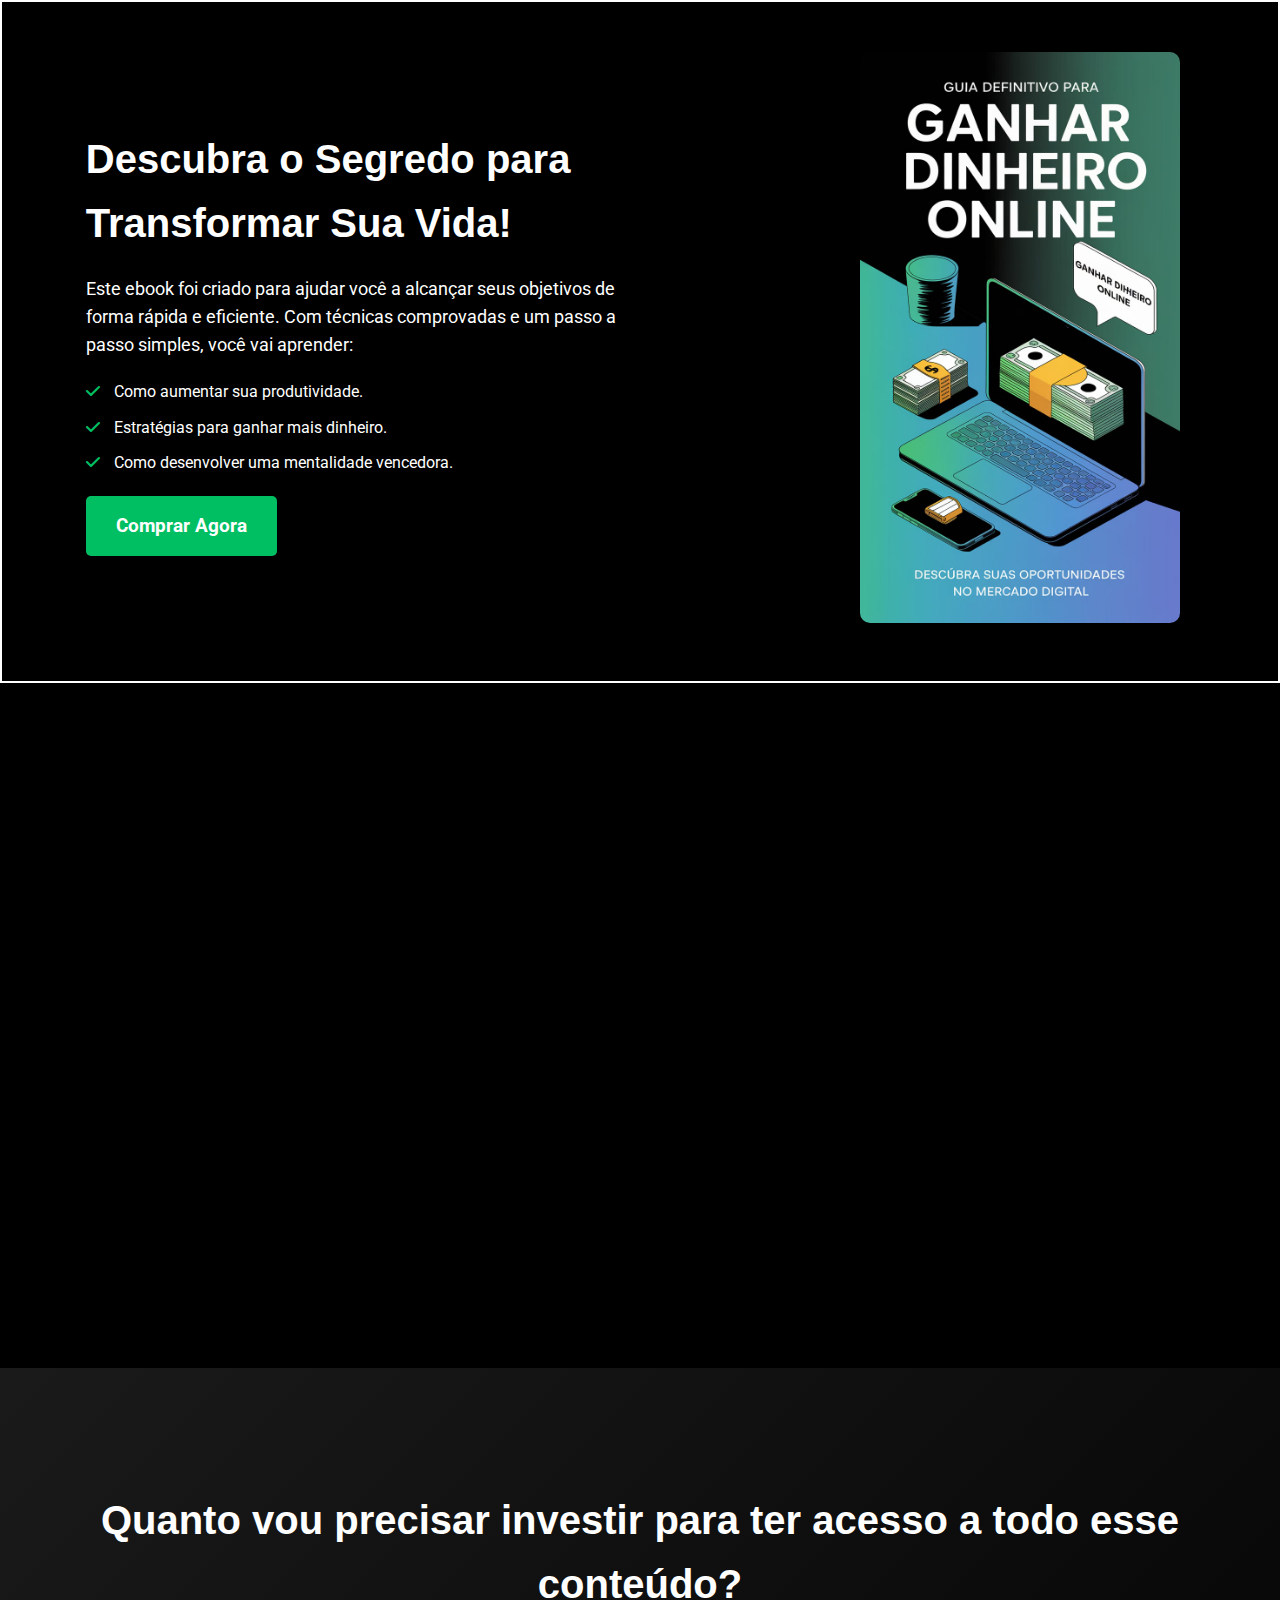
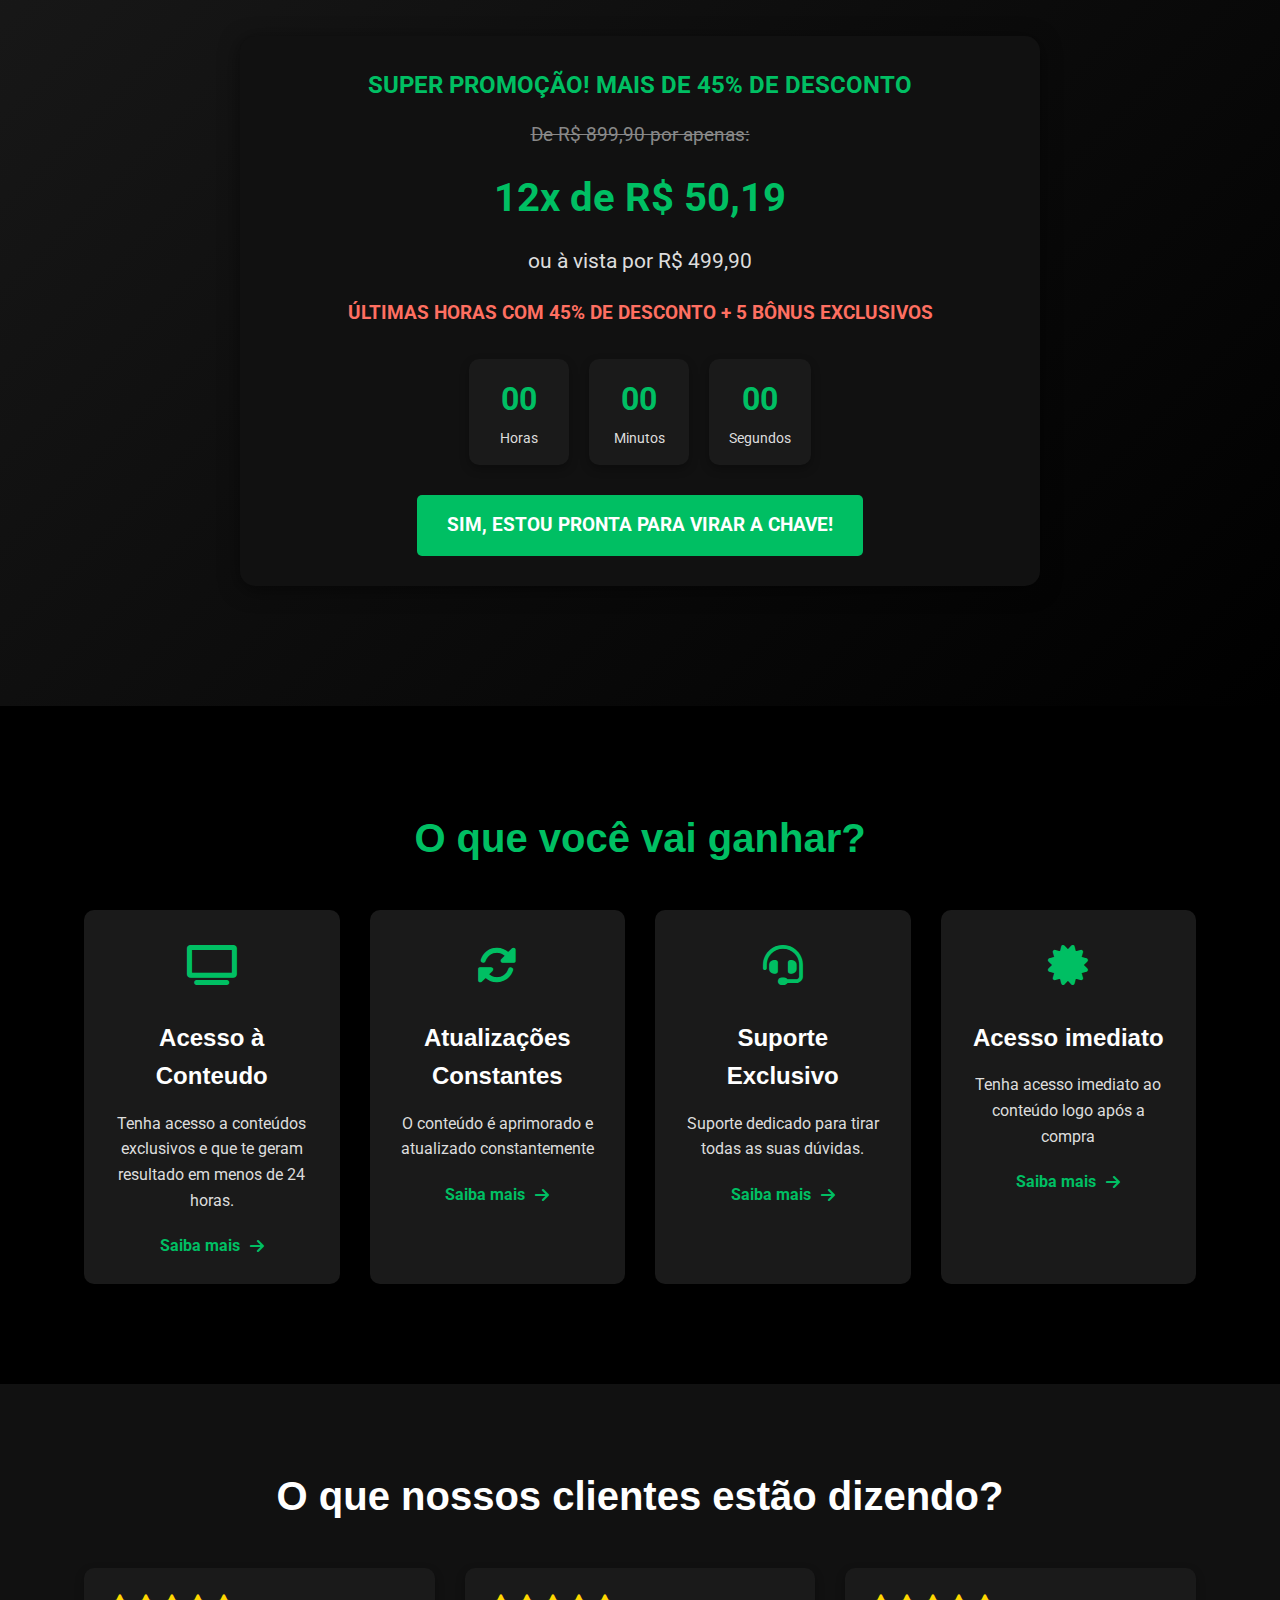
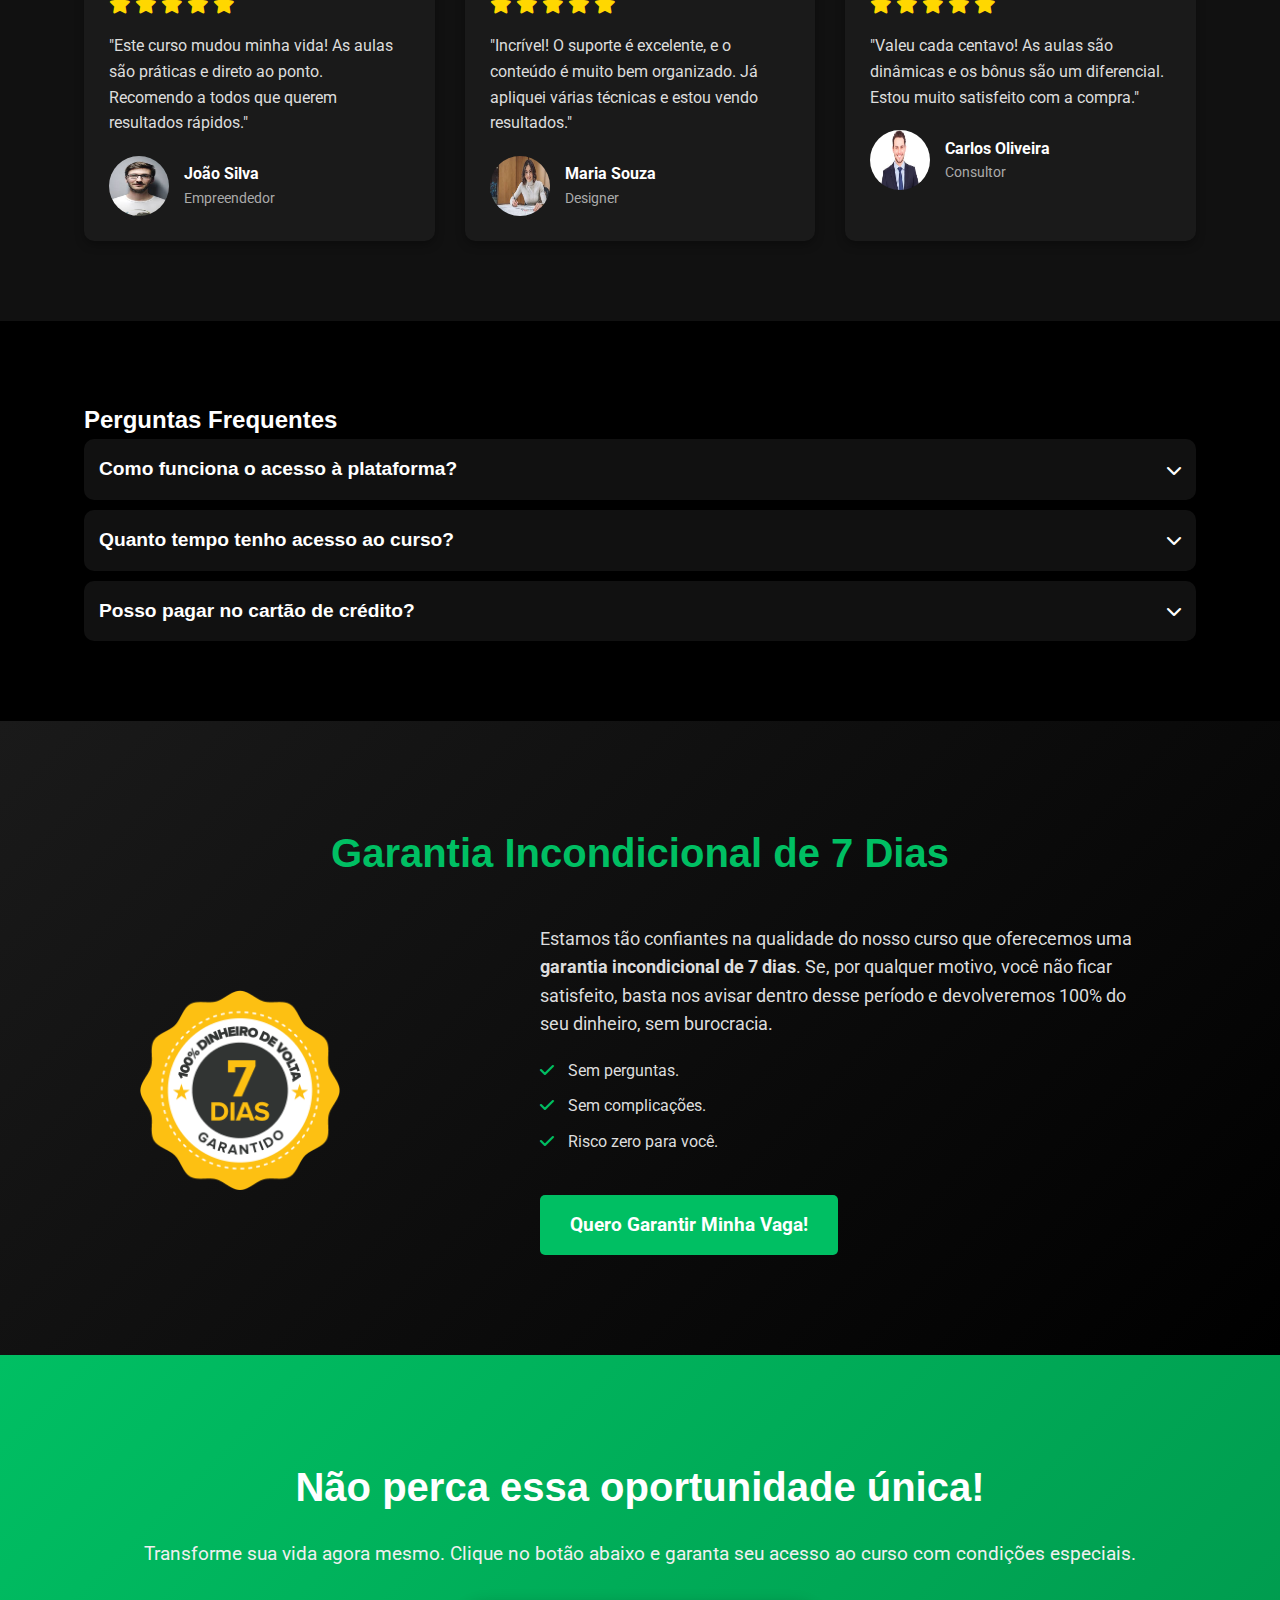
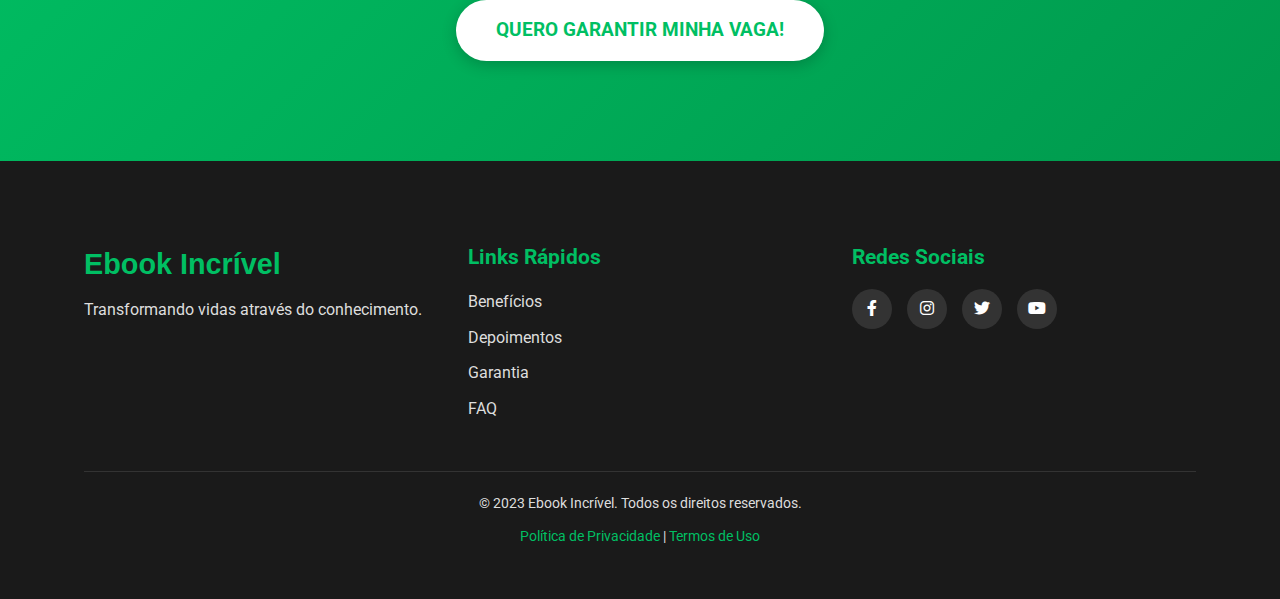
==== index.html @ 960785b8 "att" ====
<!DOCTYPE html>
<html lang="pt-BR">
<head>
    <meta charset="UTF-8">
    <meta name="viewport" content="width=device-width, initial-scale=1.0">
    <title>Ebook Incrível - Transforme Sua Vida!</title>
    <link rel="stylesheet" href="teste.css">
    <link rel="stylesheet" href="https://cdnjs.cloudflare.com/ajax/libs/font-awesome/6.0.0-beta3/css/all.min.css">
    <link href="https://fonts.googleapis.com/css2?family=Horizon&family=Roboto:wght@400;700&display=swap" rel="stylesheet">
</head>
<body>
  
    
    
    
    <section id="ebook-texto">
        <div class="container">
            <div class="ebook-texto-grid">
                <div class="texto">
                    <h2>Descubra o Segredo para Transformar Sua Vida!</h2>
                    <p>Este ebook foi criado para ajudar você a alcançar seus objetivos de forma rápida e eficiente. Com técnicas comprovadas e um passo a passo simples, você vai aprender:</p>
                    <ul>
                        <li><i class="fas fa-check"></i> Como aumentar sua produtividade.</li>
                        <li><i class="fas fa-check"></i> Estratégias para ganhar mais dinheiro.</li>
                        <li><i class="fas fa-check"></i> Como desenvolver uma mentalidade vencedora.</li>
                    </ul>
                    <a href="#cta" class="btn">Comprar Agora</a>
                </div>
                <div class="imagem">
                    <img src="capa.jpeg" alt="Capa do Ebook">
                </div>
            </div>
        </div>
    </section>

   
    


    <section id="video">
        <div class="container">
            <div class="video-wrapper">
                <iframe src="criativo video (Vídeo).mp4" frameborder="0" autoplay allowfullscreen></iframe>
            </div>
        </div>
    </section>

   
    

<section id="promocao">
    <div class="container">
        <h2>Quanto vou precisar investir para ter acesso a todo esse conteúdo?</h2>
        <div class="promocao-info">
            <p class="desconto">SUPER PROMOÇÃO! MAIS DE 45% DE DESCONTO</p>
            <p class="preco-antigo">De R$ 899,90 por apenas:</p>
            <p class="preco-atual">12x de R$ 50,19</p>
            <p class="preco-vista">ou à vista por R$ 499,90</p>
            <p class="ultimas-horas">ÚLTIMAS HORAS COM 45% DE DESCONTO + 5 BÔNUS EXCLUSIVOS</p>
            <div class="contador">
                <div class="contador-item">
                    <span id="horas">04</span>
                    <span>Horas</span>
                </div>
                <div class="contador-item">
                    <span id="minutos">57</span>
                    <span>Minutos</span>
                </div>
                <div class="contador-item">
                    <span id="segundos">45</span>
                    <span>Segundos</span>
                </div>
            </div>
            <a href="#cta" class="btn">SIM, ESTOU PRONTA PARA VIRAR A CHAVE!</a>
        </div>
    </div>
</section>

    






<section id="beneficios">
    <div class="container">
        <h2>O que você vai ganhar?</h2>
        <div class="beneficios-grid">
            
            
            <div class="beneficio">
                <div class="icone">
                    <i class="fas fa-tv"></i>
                </div>
                <h3>Acesso à Conteudo</h3>
                <p>Tenha acesso a conteúdos exclusivos e que te geram resultado em menos de 24 horas.</p>
                <a href="#" class="saiba-mais">Saiba mais <i class="fas fa-arrow-right"></i></a>
            </div>

            
            
            <div class="beneficio">
                <div class="icone">
                    <i class="fas fa-sync-alt"></i>
                </div>
                <h3>Atualizações Constantes</h3>
                <p>O conteúdo é aprimorado e atualizado constantemente</p>
                <a href="#" class="saiba-mais">Saiba mais <i class="fas fa-arrow-right"></i></a>
            </div>

           
            
            <div class="beneficio">
                <div class="icone">
                    <i class="fas fa-headset"></i>
                </div>
                <h3>Suporte Exclusivo</h3>
                <p>Suporte dedicado para tirar todas as suas dúvidas.</p>
                <a href="#" class="saiba-mais">Saiba mais <i class="fas fa-arrow-right"></i></a>
            </div>

            
            
            <div class="beneficio">
                <div class="icone">
                    <i class="fas fa-certificate"></i>
                </div>
                <h3>Acesso imediato</h3>
                <p>Tenha acesso imediato ao conteúdo logo após a compra</p>
                <a href="#" class="saiba-mais">Saiba mais <i class="fas fa-arrow-right"></i></a>
            </div>
        </div>
    </div>
</section>

  




<section id="depoimentos">
    <div class="container">
        <h2>O que nossos clientes estão dizendo?</h2>
        <div class="depoimentos-grid">
           
            
            <div class="depoimento">
                <div class="avaliacao">
                    <i class="fas fa-star"></i>
                    <i class="fas fa-star"></i>
                    <i class="fas fa-star"></i>
                    <i class="fas fa-star"></i>
                    <i class="fas fa-star"></i>
                </div>
                <p class="texto-depoimento">"Este curso mudou minha vida! As aulas são práticas e direto ao ponto. Recomendo a todos que querem resultados rápidos."</p>
                <div class="autor-depoimento">
                    <img src="images.jpeg" alt="Cliente 1">
                    <div class="info-autor">
                        <span class="nome">João Silva</span>
                        <span class="cargo">Empreendedor</span>
                    </div>
                </div>
            </div>

            
            
            <div class="depoimento">
                <div class="avaliacao">
                    <i class="fas fa-star"></i>
                    <i class="fas fa-star"></i>
                    <i class="fas fa-star"></i>
                    <i class="fas fa-star"></i>
                    <i class="fas fa-star"></i>
                </div>
                <p class="texto-depoimento">"Incrível! O suporte é excelente, e o conteúdo é muito bem organizado. Já apliquei várias técnicas e estou vendo resultados."</p>
                <div class="autor-depoimento">
                    <img src="images (1).jpeg" alt="Cliente 2">
                    <div class="info-autor">
                        <span class="nome">Maria Souza</span>
                        <span class="cargo">Designer</span>
                    </div>
                </div>
            </div>

          
            
            <div class="depoimento">
                <div class="avaliacao">
                    <i class="fas fa-star"></i>
                    <i class="fas fa-star"></i>
                    <i class="fas fa-star"></i>
                    <i class="fas fa-star"></i>
                    <i class="fas fa-star"></i>
                </div>
                <p class="texto-depoimento">"Valeu cada centavo! As aulas são dinâmicas e os bônus são um diferencial. Estou muito satisfeito com a compra."</p>
                <div class="autor-depoimento">
                    <img src="download.jpeg" alt="Cliente 3">
                    <div class="info-autor">
                        <span class="nome">Carlos Oliveira</span>
                        <span class="cargo">Consultor</span>
                    </div>
                </div>
            </div>
        </div>
    </div>
</section>

 



    <section id="perguntas-frequentes">
        <div class="container">
            <h2>Perguntas Frequentes</h2>
            <div class="faq-cards">
                <div class="faq-card">
                    <div class="faq-pergunta">
                        <h3>Como funciona o acesso à plataforma?</h3>
                        <i class="fas fa-chevron-down"></i>
                    </div>
                    <div class="faq-resposta">
                        <p>Após a compra, você receberá um e-mail com login e senha para acessar a plataforma.</p>
                    </div>
                </div>
                <div class="faq-card">
                    <div class="faq-pergunta">
                        <h3>Quanto tempo tenho acesso ao curso?</h3>
                        <i class="fas fa-chevron-down"></i>
                    </div>
                    <div class="faq-resposta">
                        <p>Você terá acesso ao curso por 1 ano, com todas as atualizações inclusas.</p>
                    </div>
                </div>
                <div class="faq-card">
                    <div class="faq-pergunta">
                        <h3>Posso pagar no cartão de crédito?</h3>
                        <i class="fas fa-chevron-down"></i>
                    </div>
                    <div class="faq-resposta">
                        <p>Sim, aceitamos pagamentos no cartão de crédito em até 12x.</p>
                    </div>
                </div>
            </div>
        </div>
    </section>

    
    


<section id="garantia">
    <div class="container">
        <h2>Garantia Incondicional de 7 Dias</h2>
        <div class="garantia-content">
            <div class="selos">
                <img src="selo.png" alt="Selo de Garantia" class="selo-garantia">
            </div>
            <div class="texto-garantia">
                <p>Estamos tão confiantes na qualidade do nosso curso que oferecemos uma <strong>garantia incondicional de 7 dias</strong>. Se, por qualquer motivo, você não ficar satisfeito, basta nos avisar dentro desse período e devolveremos 100% do seu dinheiro, sem burocracia.</p>
                <ul>
                    <li><i class="fas fa-check"></i> Sem perguntas.</li>
                    <li><i class="fas fa-check"></i> Sem complicações.</li>
                    <li><i class="fas fa-check"></i> Risco zero para você.</li>
                </ul>
                <a href="#cta" class="btn">Quero Garantir Minha Vaga!</a>
            </div>
        </div>
    </div>
</section>


  


<section id="cta">
    <div class="container">
        <h2>Não perca essa oportunidade única!</h2>
        <p>Transforme sua vida agora mesmo. Clique no botão abaixo e garanta seu acesso ao curso com condições especiais.</p>
        <a href="#" class="btn">QUERO GARANTIR MINHA VAGA!</a>
    </div>
</section>




<footer>
    <div class="container">
        <div class="footer-content">
            <div class="footer-logo">
                <h3>Ebook Incrível</h3>
                <p>Transformando vidas através do conhecimento.</p>
            </div>
            <div class="footer-links">
                <h4>Links Rápidos</h4>
                <ul>
                    <li><a href="#beneficios">Benefícios</a></li>
                    <li><a href="#depoimentos">Depoimentos</a></li>
                    <li><a href="#garantia">Garantia</a></li>
                    <li><a href="#perguntas-frequentes">FAQ</a></li>
                </ul>
            </div>
            <div class="footer-social">
                <h4>Redes Sociais</h4>
                <div class="social-icons">
                    <a href="#"><i class="fab fa-facebook-f"></i></a>
                    <a href="#"><i class="fab fa-instagram"></i></a>
                    <a href="#"><i class="fab fa-twitter"></i></a>
                    <a href="#"><i class="fab fa-youtube"></i></a>
                </div>
            </div>
        </div>
        <div class="footer-bottom">
            <p>&copy; 2023 Ebook Incrível. Todos os direitos reservados.</p>
            <p><a href="#">Política de Privacidade</a> | <a href="#">Termos de Uso</a></p>
        </div>
    </div>
</footer>
    
    <script src="teste.js"></script>
</body>
</html>
---- teste.css ----
* {
    margin: 0;
    padding: 0;
    box-sizing: border-box;
}

body {
    font-family: 'Roboto', sans-serif;
    background-color: #000;
    color: #fff;
    line-height: 1.6;
}

h1, h2, h3 {
    font-family: 'Horizon', sans-serif;
}

.container {
    width: 90%;
    max-width: 1200px;
    margin: 0 auto;
    padding: 20px;
}



#ebook-texto {
    padding: 30px 0;
    border: 2px solid white;
}

.ebook-texto-grid {
    display: grid;
    grid-template-columns: 1fr 1fr;
    gap: 40px;
    align-items: center;
}

.ebook-texto-grid .texto h2 {
    font-size: 2.5rem;
    margin-bottom: 20px;
}

.ebook-texto-grid .texto p {
    font-size: 1.1rem;
    margin-bottom: 20px;
}

.ebook-texto-grid .texto ul {
    list-style: none;
    margin-bottom: 20px;
}

.ebook-texto-grid .texto ul li {
    margin-bottom: 10px;
    font-size: 1rem;
}

.ebook-texto-grid .texto ul li i {
    color: #00bf63;
    margin-right: 10px;
}

.ebook-texto-grid .imagem img {
    max-width: 60%;
    margin-left: 200px;
    border-radius: 10px;
    box-shadow: 0 4px 10px rgba(0, 0, 0, 0.3);
}


#video {
    padding: 10px 0; 
}

.video-wrapper {
    position: relative;
    padding-bottom: 56.25%;
    height: 0;
    overflow: hidden;
    max-width: 800px; 
    margin: 0 auto; 
}

.video-wrapper iframe {
    position: absolute;
    top: 0;
    left: 0;
    width: 100%;
    height: 100%;
    border-radius: 10px;
}



/* Seção de Promoção */
#promocao {
    padding: 100px 0;
    background: linear-gradient(135deg, #1a1a1a, #000);
    text-align: center;
    animation: fadeIn 2s ease-in-out;
}

#promocao h2 {
    font-size: 2.5rem;
    margin-bottom: 20px;
    color: #fff;
}

.promocao-info {
    background: #111;
    padding: 30px;
    border-radius: 15px;
    box-shadow: 0 4px 20px rgba(0, 0, 0, 0.5);
    max-width: 800px;
    margin: 0 auto;
    animation: slideIn 1.5s ease-in-out;
}

.desconto {
    color: #00bf63;
    font-size: 1.5rem;
    font-weight: bold;
    margin-bottom: 15px;
}

.preco-antigo {
    text-decoration: line-through;
    color: #888;
    font-size: 1.2rem;
    margin-bottom: 10px;
}

.preco-atual {
    font-size: 2.5rem;
    color: #00bf63;
    font-weight: bold;
    margin: 15px 0;
}

.preco-vista {
    font-size: 1.3rem;
    color: #ddd;
    margin-bottom: 20px;
}

.ultimas-horas {
    color: #ff6f61;
    font-size: 1.2rem;
    font-weight: bold;
    margin-bottom: 30px;
}

.contador {
    display: flex;
    justify-content: center;
    gap: 20px;
    margin-bottom: 30px;
}

.contador-item {
    background: #1a1a1a;
    padding: 15px 20px;
    border-radius: 10px;
    box-shadow: 0 4px 10px rgba(0, 0, 0, 0.3);
    text-align: center;
    min-width: 100px;
}

.contador-item span:first-child {
    font-size: 2rem;
    font-weight: bold;
    color: #00bf63;
    display: block;
}

.contador-item span:last-child {
    font-size: 0.9rem;
    color: #ddd;
}

.btn {
    display: inline-block;
    padding: 15px 30px;
    background-color: #00bf63;
    color: #fff;
    text-decoration: none;
    border-radius: 5px;
    font-size: 1.2rem;
    font-weight: bold;
    transition: background-color 0.3s ease, transform 0.3s ease;
    animation: pulse 2s infinite;
}

.btn:hover {
    background-color: #00994d;
    transform: scale(1.05);
}

/* Animações */
@keyframes fadeIn {
    from { opacity: 0; }
    to { opacity: 1; }
}

@keyframes slideIn {
    from { transform: translateY(-50px); opacity: 0; }
    to { transform: translateY(0); opacity: 1; }
}

@keyframes pulse {
    0% { transform: scale(1); }
    50% { transform: scale(1.05); }
    100% { transform: scale(1); }
}

/* Responsividade */
@media (max-width: 768px) {
    #promocao h2 {
        font-size: 2rem;
    }

    .promocao-info {
        padding: 20px;
    }

    .desconto {
        font-size: 1.3rem;
    }

    .preco-atual {
        font-size: 2rem;
    }

    .preco-vista {
        font-size: 1.1rem;
    }

    .ultimas-horas {
        font-size: 1rem;
    }

    .contador {
        flex-direction: column;
        gap: 10px;
    }

    .contador-item {
        padding: 10px 15px;
        min-width: auto;
    }

    .contador-item span:first-child {
        font-size: 1.5rem;
    }

    .btn {
        font-size: 1rem;
        padding: 12px 25px;
    }
}




/* Seção de Benefícios */
#beneficios {
    padding: 80px 0;
    background: #000;
}

#beneficios h2 {
    text-align: center;
    font-size: 2.5rem;
    margin-bottom: 40px;
    color: #00bf63;
}

.beneficios-grid {
    display: grid;
    grid-template-columns: repeat(auto-fit, minmax(250px, 1fr));
    gap: 30px;
}

.beneficio {
    background: #1a1a1a;
    padding: 25px;
    border-radius: 10px;
    text-align: center;
    transition: transform 0.3s ease, box-shadow 0.3s ease;
    position: relative;
    overflow: hidden;
}

.beneficio:hover {
    transform: translateY(-10px);
    box-shadow: 0 8px 20px rgba(0, 191, 99, 0.3);
}

.beneficio .icone {
    font-size: 2.5rem;
    color: #00bf63;
    margin-bottom: 20px;
    transition: transform 0.3s ease;
}

.beneficio:hover .icone {
    transform: scale(1.2);
}

.beneficio h3 {
    font-size: 1.5rem;
    margin-bottom: 15px;
    color: #fff;
}

.beneficio p {
    font-size: 1rem;
    line-height: 1.6;
    color: #ddd;
    margin-bottom: 20px;
}

.beneficio .saiba-mais {
    display: inline-flex;
    align-items: center;
    color: #00bf63;
    text-decoration: none;
    font-weight: bold;
    transition: color 0.3s ease;
}

.beneficio .saiba-mais i {
    margin-left: 10px;
    transition: transform 0.3s ease;
}

.beneficio .saiba-mais:hover {
    color: #00994d;
}

.beneficio .saiba-mais:hover i {
    transform: translateX(5px);
}

/* Efeito de borda animada */
.beneficio::before {
    content: '';
    position: absolute;
    top: 0;
    left: -100%;
    width: 100%;
    height: 3px;
    background: #00bf63;
    transition: left 0.5s ease;
}

.beneficio:hover::before {
    left: 0;
}

/* Responsividade */
@media (max-width: 768px) {
    #beneficios h2 {
        font-size: 2rem;
    }

    .beneficios-grid {
        grid-template-columns: 1fr;
    }

    .beneficio {
        padding: 20px;
    }

    .beneficio h3 {
        font-size: 1.3rem;
    }

    .beneficio p {
        font-size: 0.95rem;
    }
}


#depoimentos {
    padding: 60px 0;
    background: #111;
}

#depoimentos h2 {
    text-align: center;
    font-size: 2.5rem;
    margin-bottom: 40px;
}

.depoimentos-grid {
    display: grid;
    grid-template-columns: repeat(auto-fit, minmax(300px, 1fr));
    gap: 30px;
}

.depoimento {
    background: #1a1a1a;
    padding: 25px;
    border-radius: 10px;
    box-shadow: 0 4px 10px rgba(0, 0, 0, 0.3);
    transition: transform 0.3s ease, box-shadow 0.3s ease;
}

.depoimento:hover {
    transform: translateY(-10px);
    box-shadow: 0 8px 20px rgba(0, 0, 0, 0.5);
}

.avaliacao {
    color: #ffd700;
    margin-bottom: 15px;
}

.avaliacao i {
    font-size: 1.2rem;
}

.texto-depoimento {
    font-size: 1rem;
    line-height: 1.6;
    margin-bottom: 20px;
    color: #ddd;
}

.autor-depoimento {
    display: flex;
    align-items: center;
}

.autor-depoimento img {
    width: 60px;
    height: 60px;
    border-radius: 50%;
    margin-right: 15px;
}

.info-autor {
    display: flex;
    flex-direction: column;
}

.info-autor .nome {
    font-weight: bold;
    color: #fff;
}

.info-autor .cargo {
    font-size: 0.9rem;
    color: #aaa;
}


@media (max-width: 768px) {
    #depoimentos h2 {
        font-size: 2rem;
    }

    .depoimentos-grid {
        grid-template-columns: 1fr;
    }

    .depoimento {
        padding: 20px;
    }

    .texto-depoimento {
        font-size: 0.95rem;
    }
}

#perguntas-frequentes {
    padding: 60px 0;
}

.faq-cards {
    display: flex;
    flex-direction: column;
    gap: 10px;
}

.faq-card {
    background: #111;
    border-radius: 10px;
    overflow: hidden;
    transition: all 0.3s ease;
}

.faq-pergunta {
    display: flex;
    justify-content: space-between;
    align-items: center;
    padding: 15px;
    cursor: pointer;
}

.faq-pergunta h3 {
    font-size: 1.2rem;
}

.faq-pergunta i {
    transition: transform 0.3s ease;
}

.faq-resposta {
    max-height: 0;
    overflow: hidden;
    transition: max-height 0.5s ease, padding 0.5s ease;
    padding: 0 15px;
}

.faq-card.ativo .faq-resposta {
    max-height: 200px;
    padding: 15px;
}

.faq-card.ativo .faq-pergunta i {
    transform: rotate(180deg);
}


#garantia {
    padding: 80px 0;
    background: linear-gradient(135deg, #1a1a1a, #000);
    text-align: center;
}

#garantia h2 {
    font-size: 2.5rem;
    margin-bottom: 40px;
    color: #00bf63;
}

.garantia-content {
    display: flex;
    align-items: center;
    justify-content: space-between;
    gap: 40px;
    max-width: 1000px;
    margin: 0 auto;
}

.selos {
    display: flex;
    flex-direction: column;
    gap: 20px;
}

.selos img {
    max-width: 200px;
    transition: transform 0.3s ease;
}

.selos img:hover {
    transform: scale(1.1);
}

.texto-garantia {
    text-align: left;
    max-width: 600px;
}

.texto-garantia p {
    font-size: 1.1rem;
    line-height: 1.6;
    margin-bottom: 20px;
    color: #ddd;
}

.texto-garantia ul {
    list-style: none;
    margin-bottom: 20px;
}

.texto-garantia ul li {
    font-size: 1rem;
    margin-bottom: 10px;
    color: #ddd;
}

.texto-garantia ul li i {
    color: #00bf63;
    margin-right: 10px;
}

.texto-garantia .btn {
    margin-top: 20px;
}


@media (max-width: 768px) {
    #garantia h2 {
        font-size: 2rem;
    }

    .garantia-content {
        flex-direction: column;
        text-align: center;
    }

    .selos {
        flex-direction: row;
        justify-content: center;
    }

    .selos img {
        max-width: 120px;
    }

    .texto-garantia {
        text-align: center;
    }

    .texto-garantia ul {
        padding-left: 0;
    }
}



#cta {
    padding: 60px 0;
    text-align: center;
    background: linear-gradient(135deg, #333, #000);
}


/* Seção de Call to Action */
#cta {
    padding: 80px 0;
    background: linear-gradient(135deg, #00bf63, #00994d);
    text-align: center;
    color: #fff;
}

#cta h2 {
    font-size: 2.5rem;
    margin-bottom: 20px;
}

#cta p {
    font-size: 1.2rem;
    margin-bottom: 30px;
    color: #f0f0f0;
}

#cta .btn {
    display: inline-block;
    padding: 15px 40px;
    background-color: #fff;
    color: #00bf63;
    text-decoration: none;
    border-radius: 50px;
    font-size: 1.2rem;
    font-weight: bold;
    transition: background-color 0.3s ease, transform 0.3s ease;
    box-shadow: 0 4px 15px rgba(0, 0, 0, 0.2);
}

#cta .btn:hover {
    background-color: #f0f0f0;
    transform: scale(1.05);
}

/* Rodapé */
footer {
    background: #1a1a1a;
    color: #fff;
    padding: 60px 0 20px 0;
}

.footer-content {
    display: grid;
    grid-template-columns: repeat(auto-fit, minmax(250px, 1fr));
    gap: 40px;
    margin-bottom: 40px;
}

.footer-logo h3 {
    font-size: 1.8rem;
    margin-bottom: 10px;
    color: #00bf63;
}

.footer-logo p {
    font-size: 1rem;
    color: #ddd;
}

.footer-links h4, .footer-social h4 {
    font-size: 1.3rem;
    margin-bottom: 15px;
    color: #00bf63;
}

.footer-links ul {
    list-style: none;
}

.footer-links ul li {
    margin-bottom: 10px;
}

.footer-links ul li a {
    color: #ddd;
    text-decoration: none;
    transition: color 0.3s ease;
}

.footer-links ul li a:hover {
    color: #00bf63;
}

.social-icons {
    display: flex;
    gap: 15px;
}

.social-icons a {
    display: inline-block;
    width: 40px;
    height: 40px;
    background-color: #333;
    color: #fff;
    border-radius: 50%;
    text-align: center;
    line-height: 40px;
    transition: background-color 0.3s ease, transform 0.3s ease;
}

.social-icons a:hover {
    background-color: #00bf63;
    transform: translateY(-5px);
}

.footer-bottom {
    text-align: center;
    border-top: 1px solid #333;
    padding-top: 20px;
    margin-top: 20px;
}

.footer-bottom p {
    font-size: 0.9rem;
    color: #ddd;
    margin-bottom: 10px;
}

.footer-bottom a {
    color: #00bf63;
    text-decoration: none;
    transition: color 0.3s ease;
}

.footer-bottom a:hover {
    color: #00994d;
}

/* Responsividade */
@media (max-width: 768px) {
    #cta h2 {
        font-size: 2rem;
    }

    #cta p {
        font-size: 1rem;
    }

    #cta .btn {
        font-size: 1rem;
        padding: 12px 30px;
    }

    .footer-content {
        grid-template-columns: 1fr;
        text-align: center;
    }

    .social-icons {
        justify-content: center;
    }
}


@keyframes fadeIn {
    from { opacity: 0; }
    to { opacity: 1; }
}

@keyframes slideIn {
    from { transform: translateY(-50px); opacity: 0; }
    to { transform: translateY(0); opacity: 1; }
}

@keyframes pulse {
    0% { transform: scale(1); }
    50% { transform: scale(1.05); }
    100% { transform: scale(1); }
}
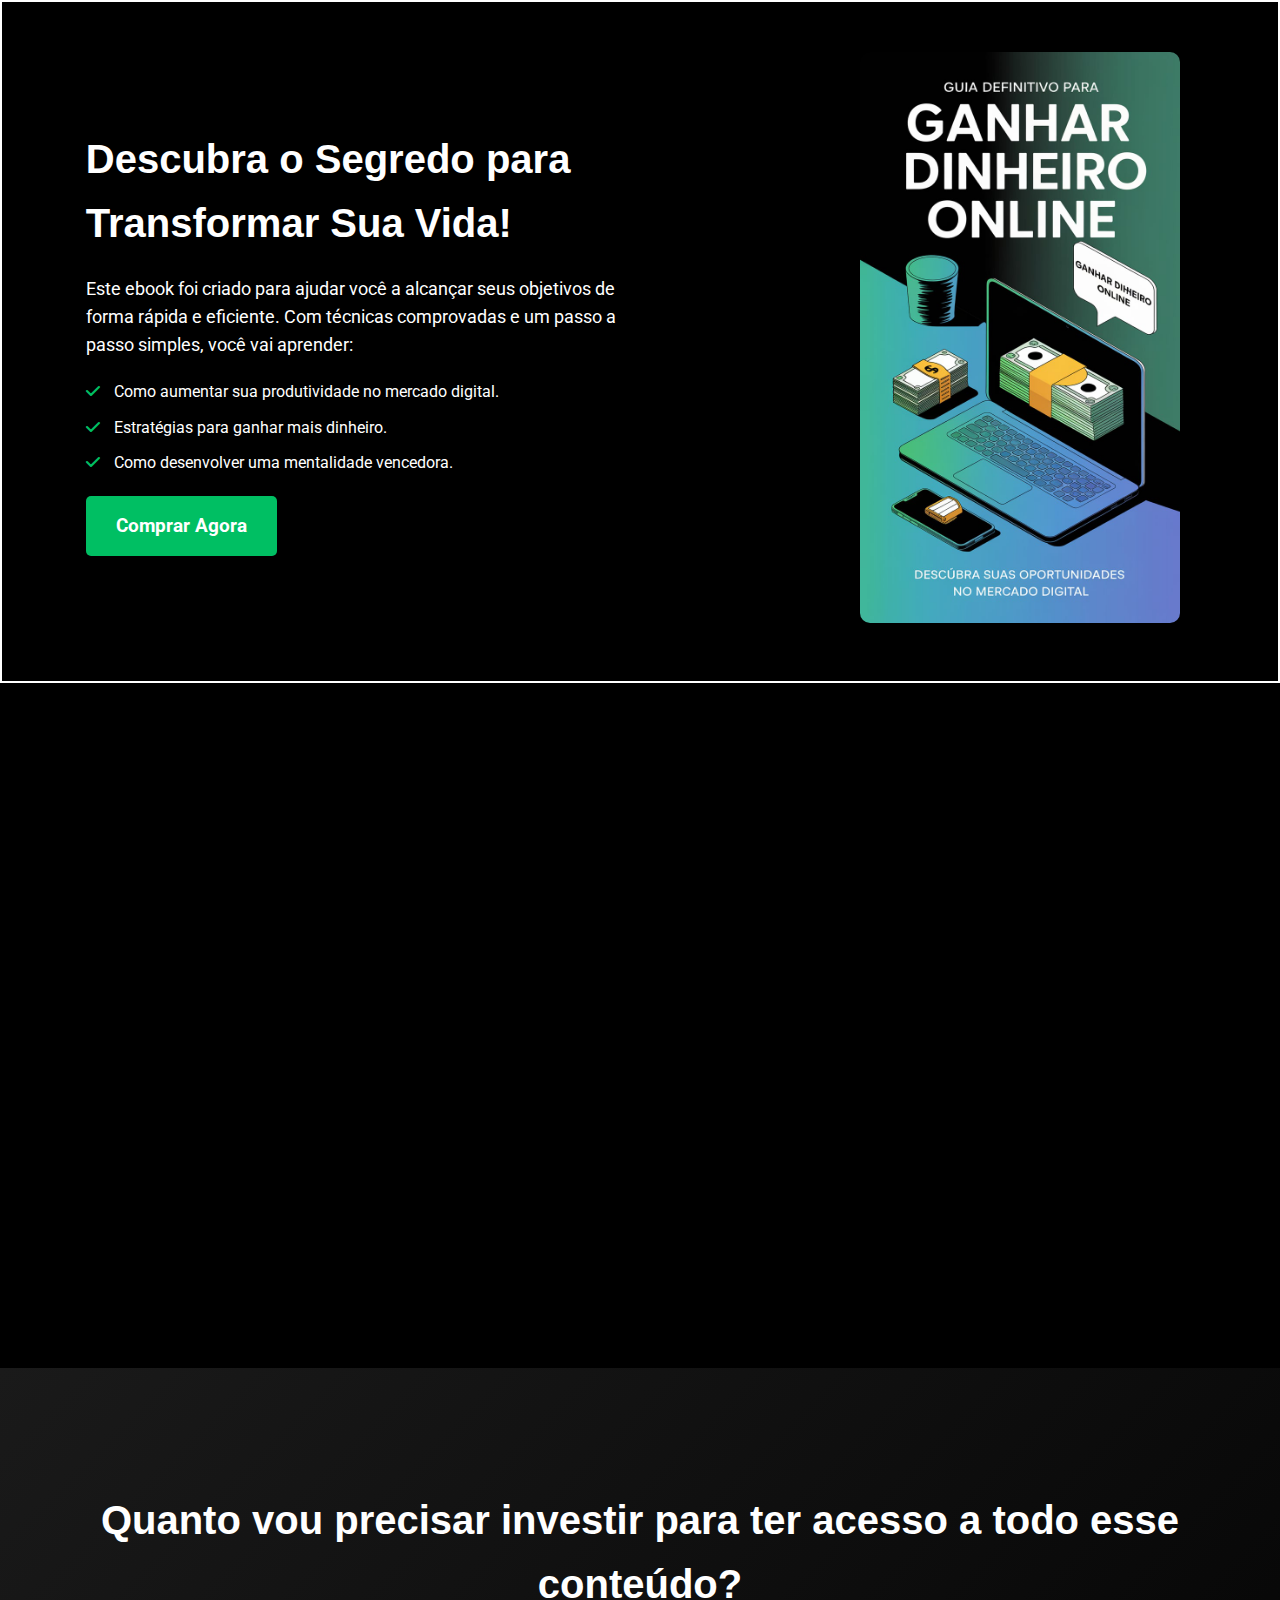
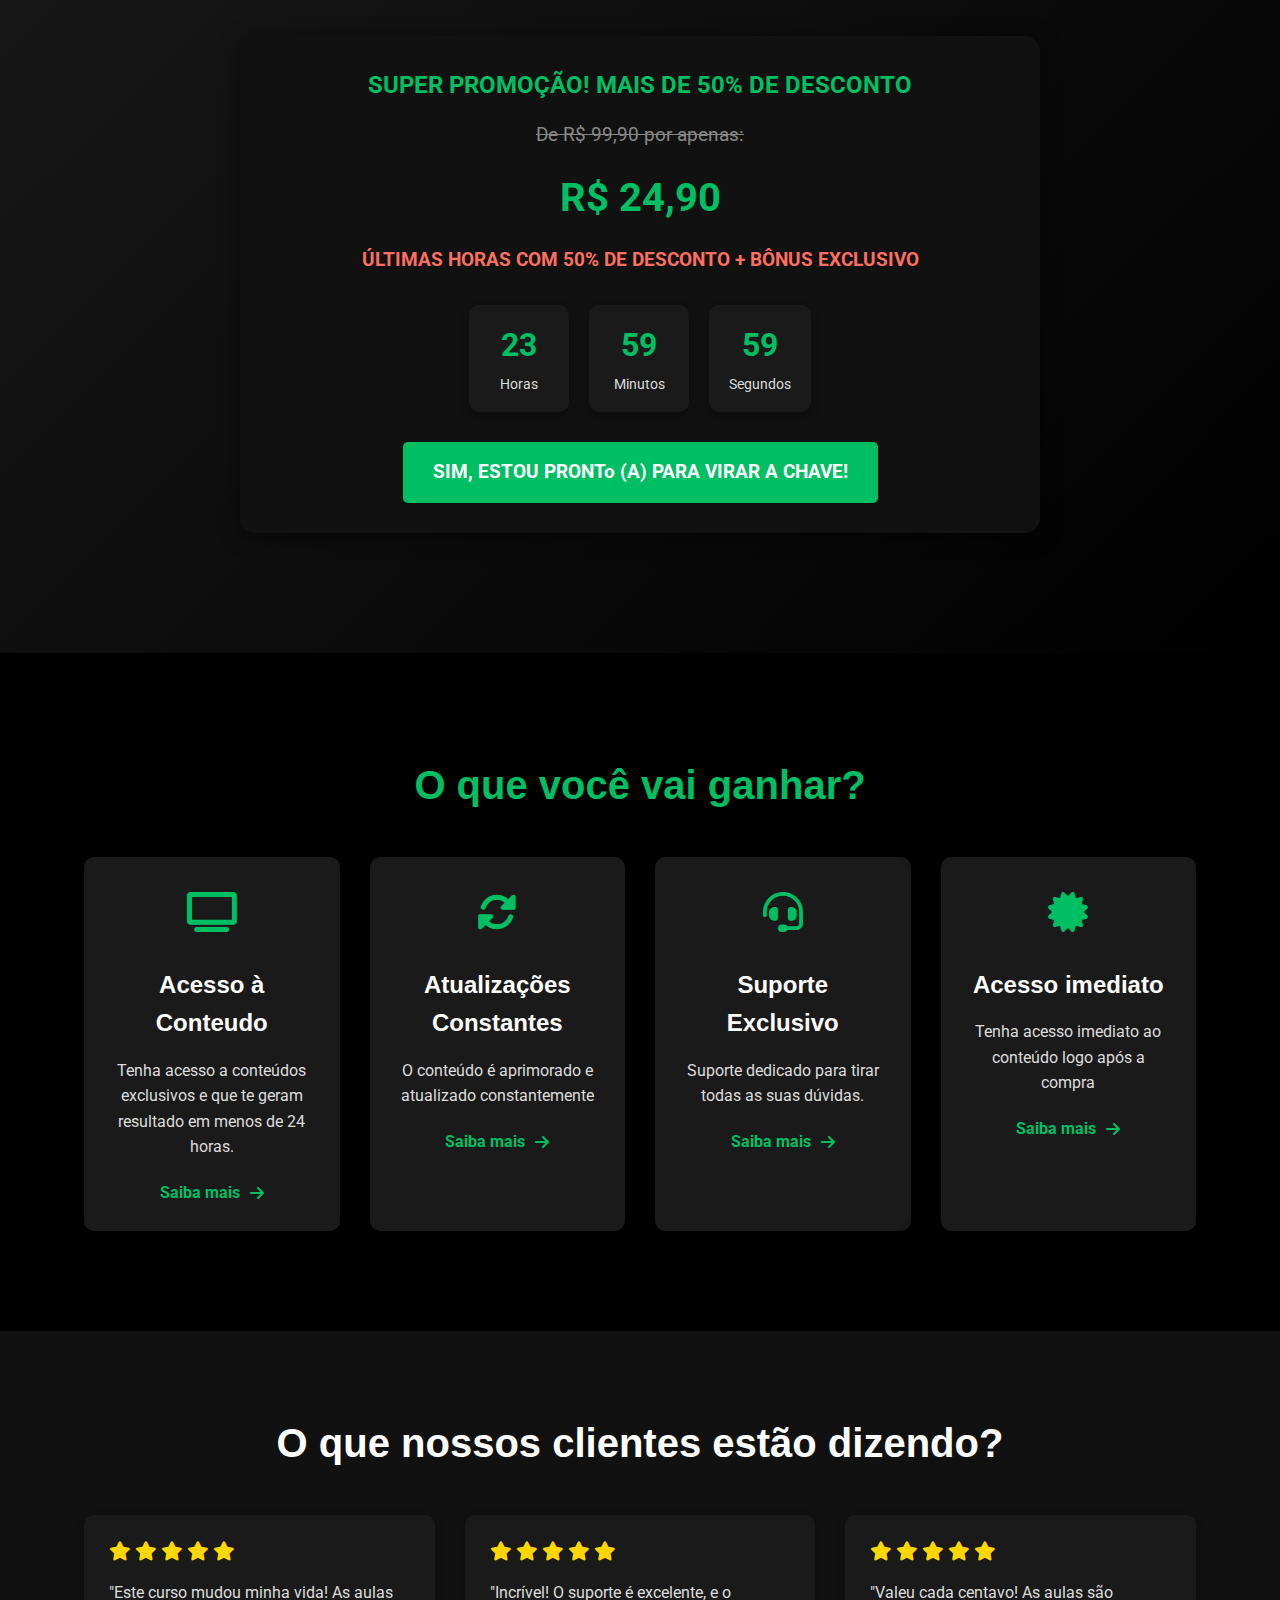
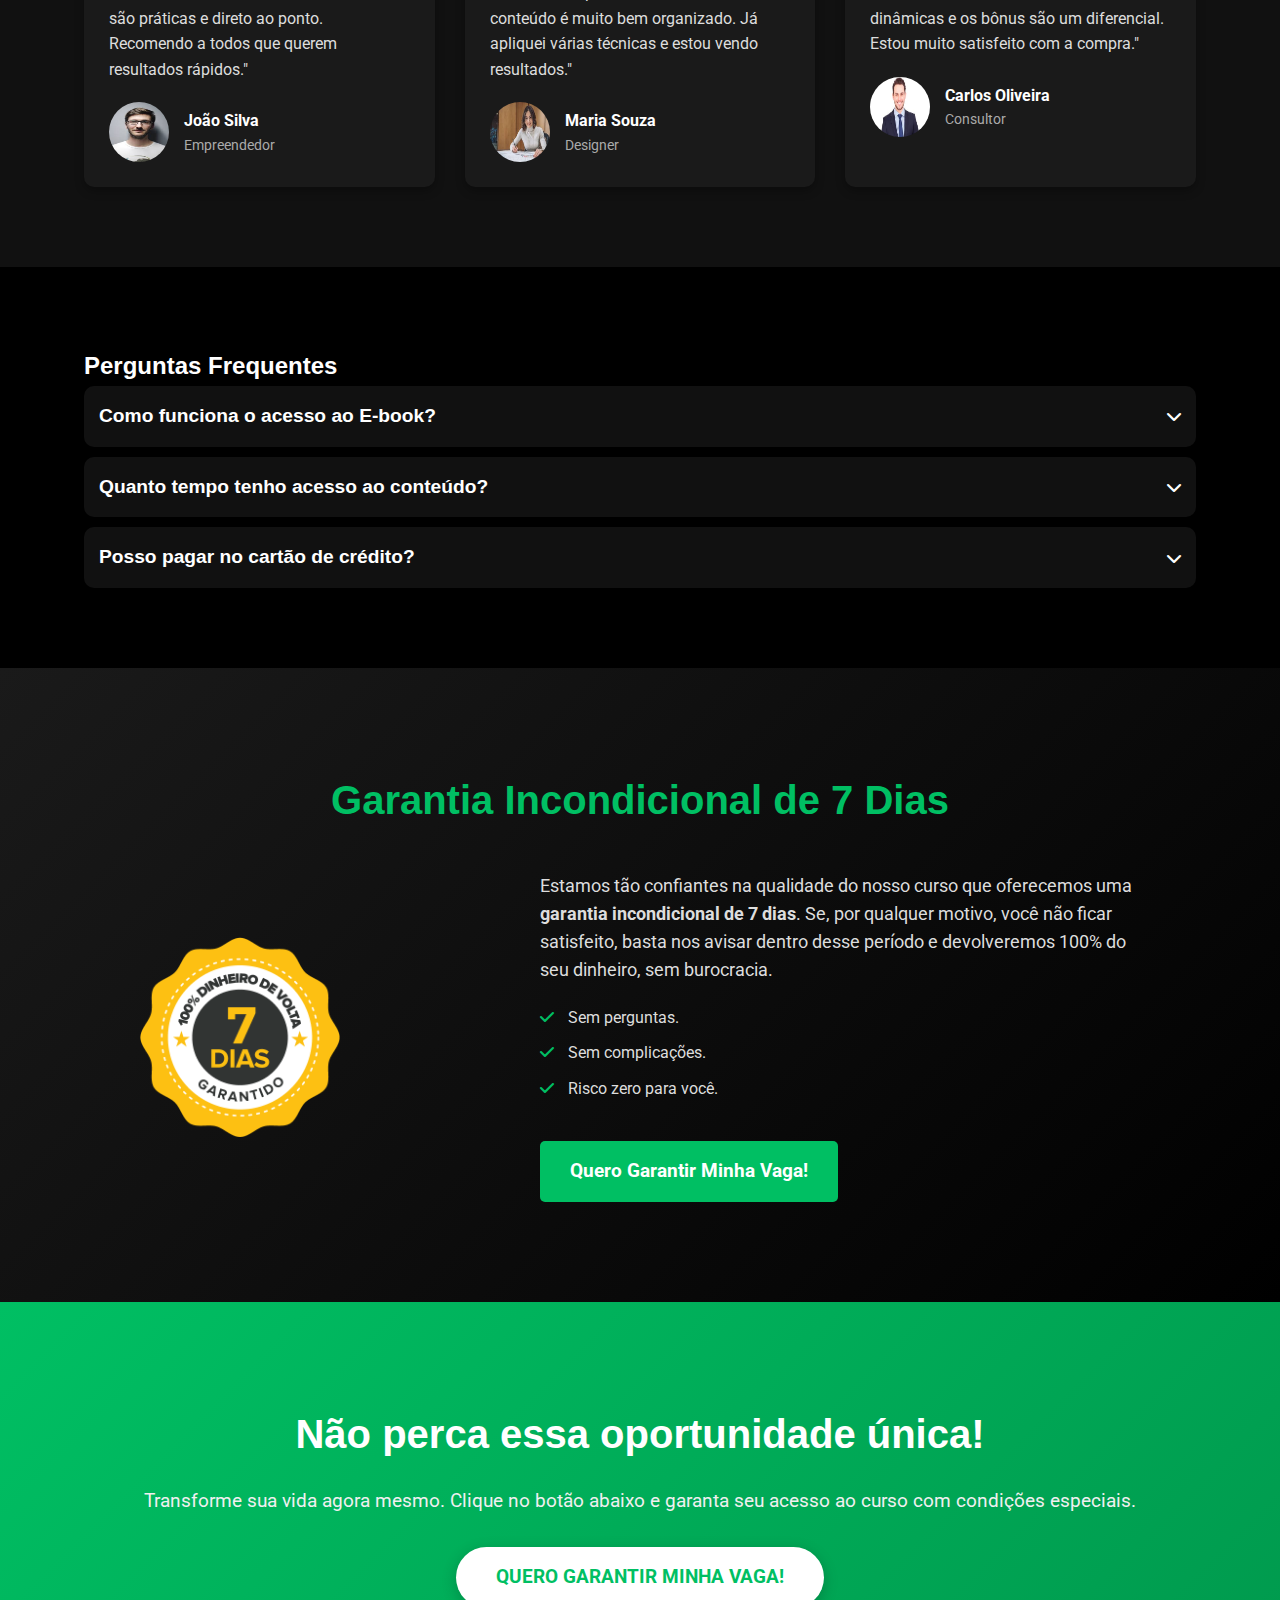
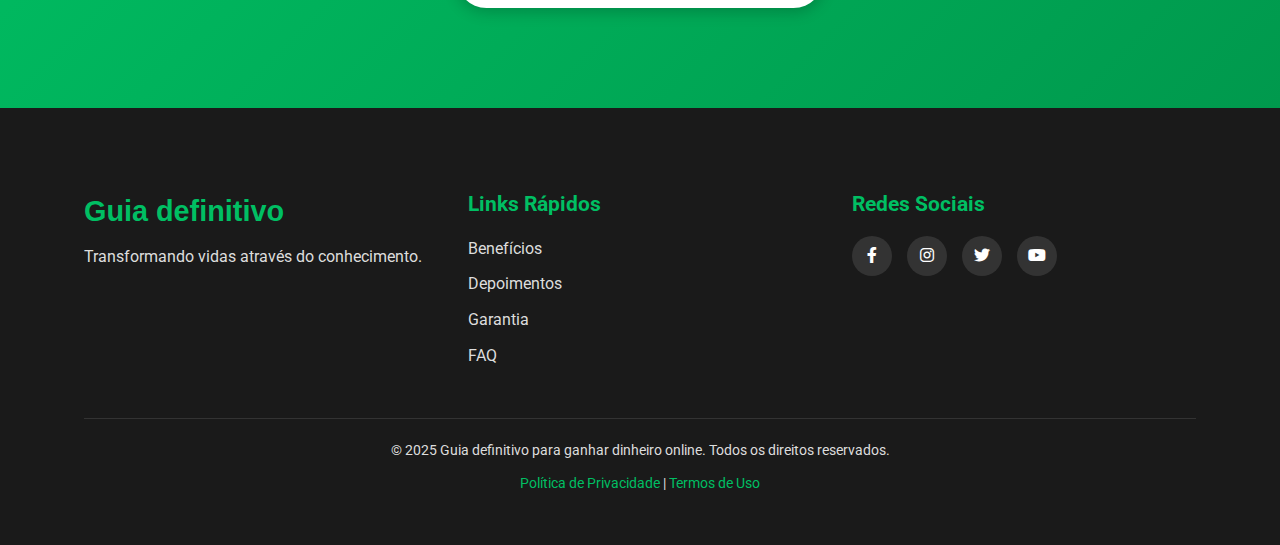
==== commit e6d8a0ad: "att" ====
--- a/index.html
+++ b/index.html
@@ -3,7 +3,7 @@
 <head>
     <meta charset="UTF-8">
     <meta name="viewport" content="width=device-width, initial-scale=1.0">
-    <title>Ebook Incrível - Transforme Sua Vida!</title>
+    <title>Guia para ganhar dinheiro online</title>
     <link rel="stylesheet" href="teste.css">
     <link rel="stylesheet" href="https://cdnjs.cloudflare.com/ajax/libs/font-awesome/6.0.0-beta3/css/all.min.css">
     <link href="https://fonts.googleapis.com/css2?family=Horizon&family=Roboto:wght@400;700&display=swap" rel="stylesheet">
@@ -20,7 +20,7 @@
                     <h2>Descubra o Segredo para Transformar Sua Vida!</h2>
                     <p>Este ebook foi criado para ajudar você a alcançar seus objetivos de forma rápida e eficiente. Com técnicas comprovadas e um passo a passo simples, você vai aprender:</p>
                     <ul>
-                        <li><i class="fas fa-check"></i> Como aumentar sua produtividade.</li>
+                        <li><i class="fas fa-check"></i> Como aumentar sua produtividade no mercado digital.</li>
                         <li><i class="fas fa-check"></i> Estratégias para ganhar mais dinheiro.</li>
                         <li><i class="fas fa-check"></i> Como desenvolver uma mentalidade vencedora.</li>
                     </ul>
@@ -52,11 +52,10 @@
     <div class="container">
         <h2>Quanto vou precisar investir para ter acesso a todo esse conteúdo?</h2>
         <div class="promocao-info">
-            <p class="desconto">SUPER PROMOÇÃO! MAIS DE 45% DE DESCONTO</p>
-            <p class="preco-antigo">De R$ 899,90 por apenas:</p>
-            <p class="preco-atual">12x de R$ 50,19</p>
-            <p class="preco-vista">ou à vista por R$ 499,90</p>
-            <p class="ultimas-horas">ÚLTIMAS HORAS COM 45% DE DESCONTO + 5 BÔNUS EXCLUSIVOS</p>
+            <p class="desconto">SUPER PROMOÇÃO! MAIS DE 50% DE DESCONTO</p>
+            <p class="preco-antigo">De R$ 99,90 por apenas:</p>
+            <p class="preco-atual">R$ 24,90</p>
+            <p class="ultimas-horas">ÚLTIMAS HORAS COM 50% DE DESCONTO +  BÔNUS EXCLUSIVO</p>
             <div class="contador">
                 <div class="contador-item">
                     <span id="horas">04</span>
@@ -71,7 +70,7 @@
                     <span>Segundos</span>
                 </div>
             </div>
-            <a href="#cta" class="btn">SIM, ESTOU PRONTA PARA VIRAR A CHAVE!</a>
+            <a href="#cta" class="btn">SIM, ESTOU PRONTo (A) PARA VIRAR A CHAVE!</a>
         </div>
     </div>
 </section>
@@ -216,20 +215,20 @@
             <div class="faq-cards">
                 <div class="faq-card">
                     <div class="faq-pergunta">
-                        <h3>Como funciona o acesso à plataforma?</h3>
+                        <h3>Como funciona o acesso ao E-book?</h3>
                         <i class="fas fa-chevron-down"></i>
                     </div>
                     <div class="faq-resposta">
-                        <p>Após a compra, você receberá um e-mail com login e senha para acessar a plataforma.</p>
+                        <p>Após a compra, você receberá o acesso imediato ao E-book.</p>
                     </div>
                 </div>
                 <div class="faq-card">
                     <div class="faq-pergunta">
-                        <h3>Quanto tempo tenho acesso ao curso?</h3>
+                        <h3>Quanto tempo tenho acesso ao conteúdo?</h3>
                         <i class="fas fa-chevron-down"></i>
                     </div>
                     <div class="faq-resposta">
-                        <p>Você terá acesso ao curso por 1 ano, com todas as atualizações inclusas.</p>
+                        <p>Você terá acesso ao conteúdo de forma vitalícia</p>
                     </div>
                 </div>
                 <div class="faq-card">
@@ -238,7 +237,7 @@
                         <i class="fas fa-chevron-down"></i>
                     </div>
                     <div class="faq-resposta">
-                        <p>Sim, aceitamos pagamentos no cartão de crédito em até 12x.</p>
+                        <p>Sim, aceitamos pagamentos no cartão de crédito e via pix.</p>
                     </div>
                 </div>
             </div>
@@ -288,7 +287,7 @@
     <div class="container">
         <div class="footer-content">
             <div class="footer-logo">
-                <h3>Ebook Incrível</h3>
+                <h3>Guia definitivo</h3>
                 <p>Transformando vidas através do conhecimento.</p>
             </div>
             <div class="footer-links">
@@ -311,7 +310,7 @@
             </div>
         </div>
         <div class="footer-bottom">
-            <p>&copy; 2023 Ebook Incrível. Todos os direitos reservados.</p>
+            <p>&copy; 2025 Guia definitivo para ganhar dinheiro online. Todos os direitos reservados.</p>
             <p><a href="#">Política de Privacidade</a> | <a href="#">Termos de Uso</a></p>
         </div>
     </div>
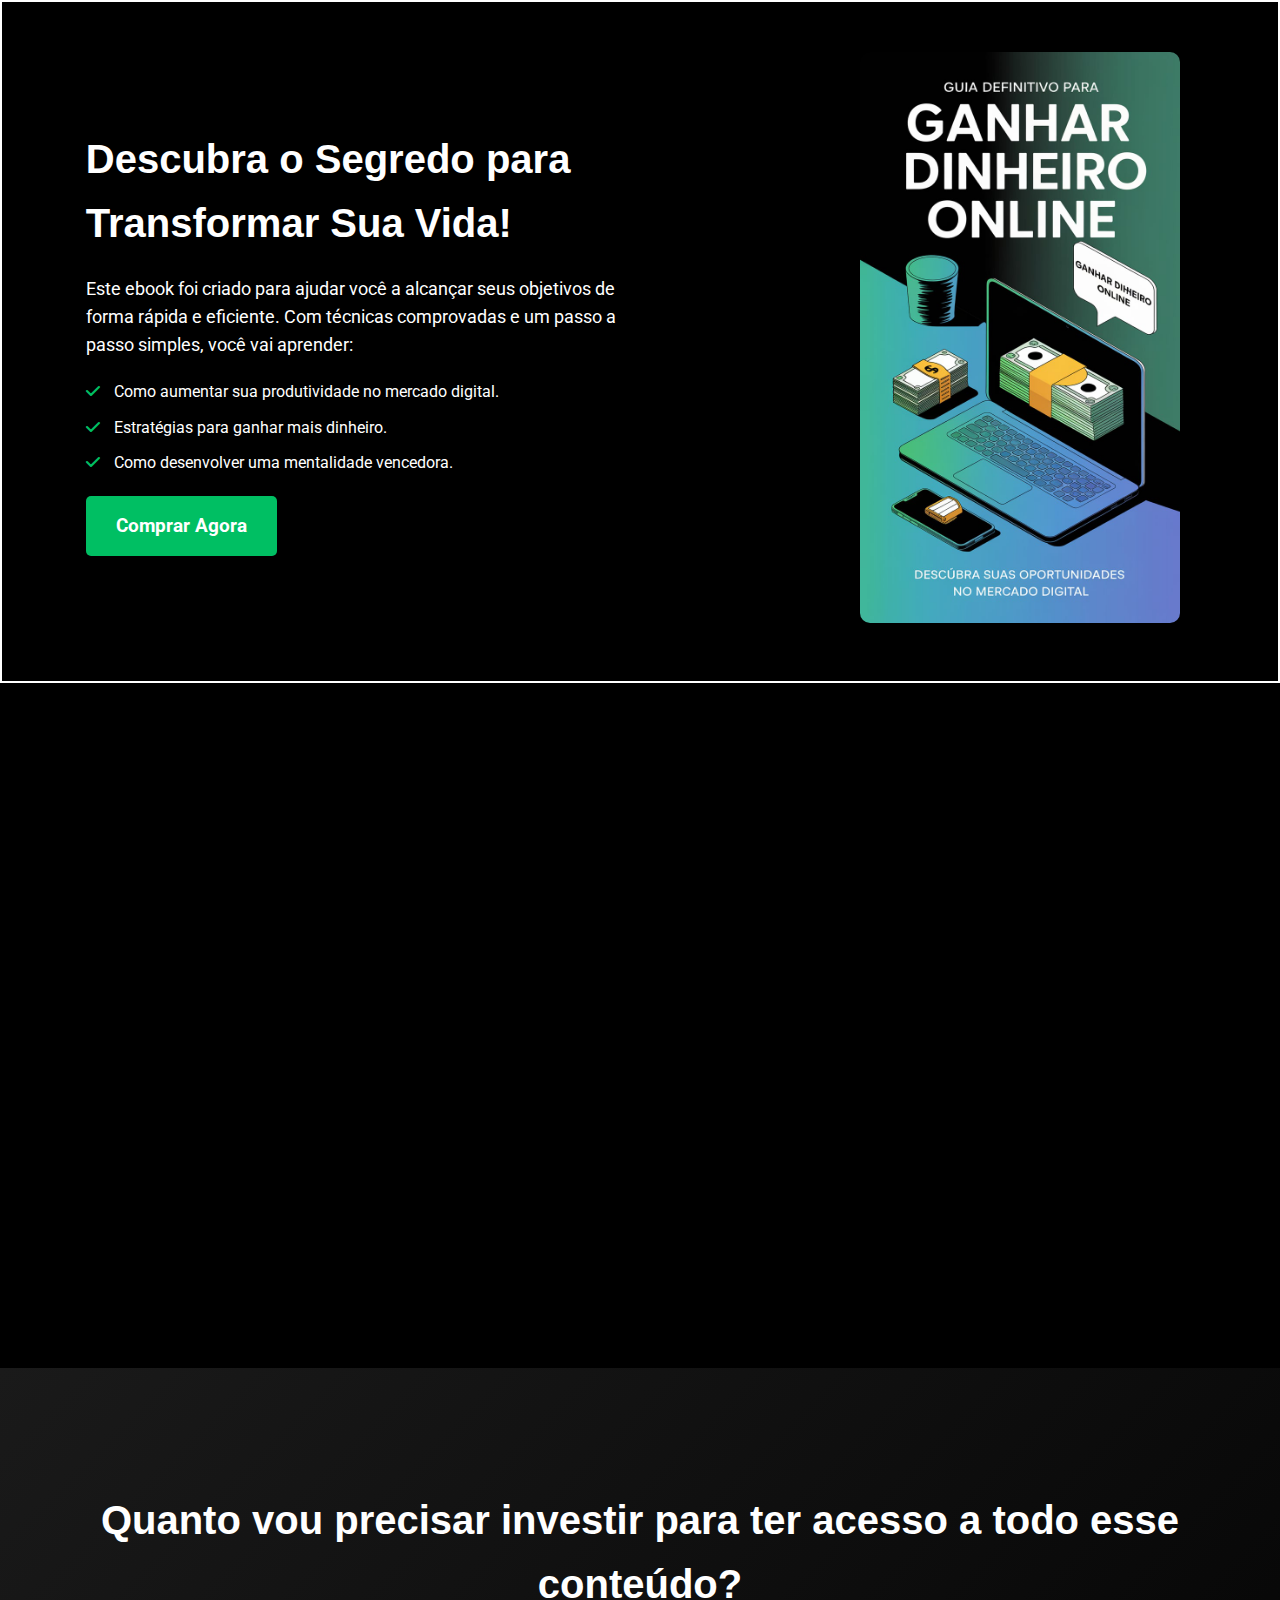
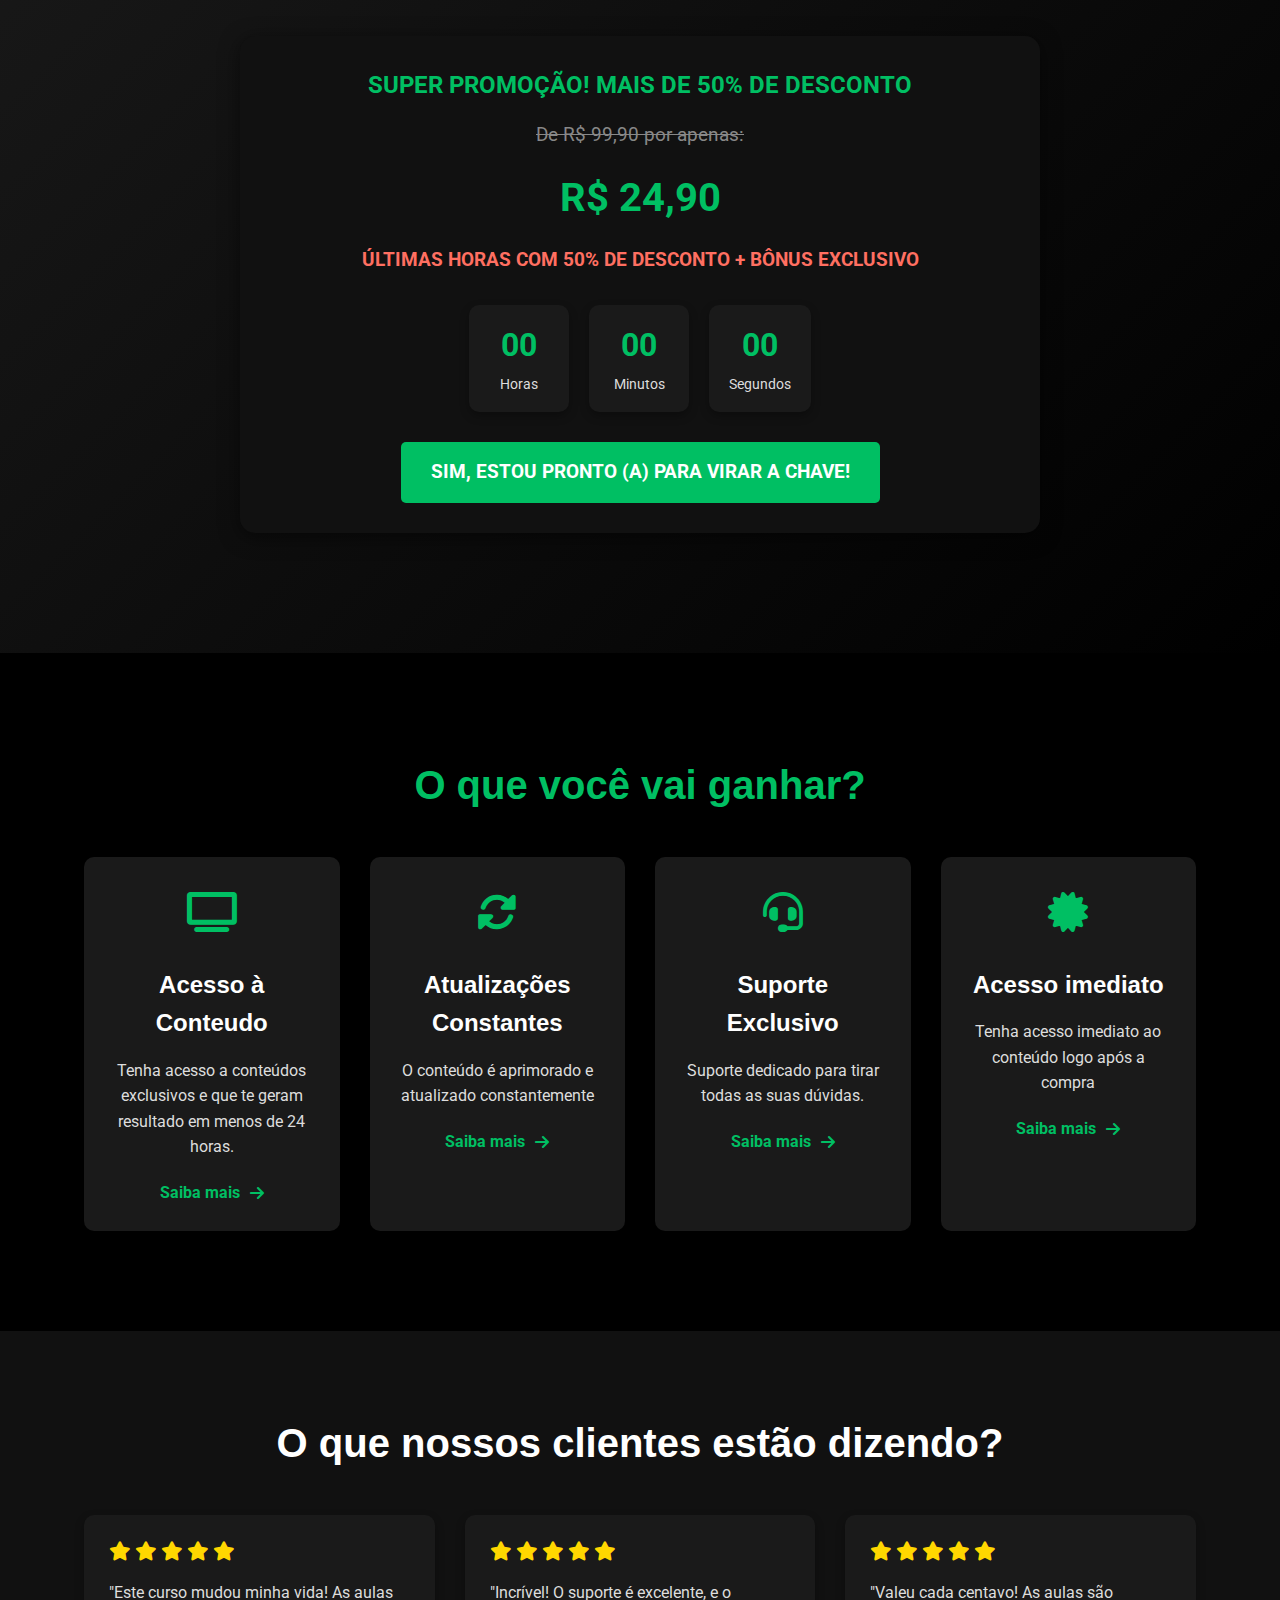
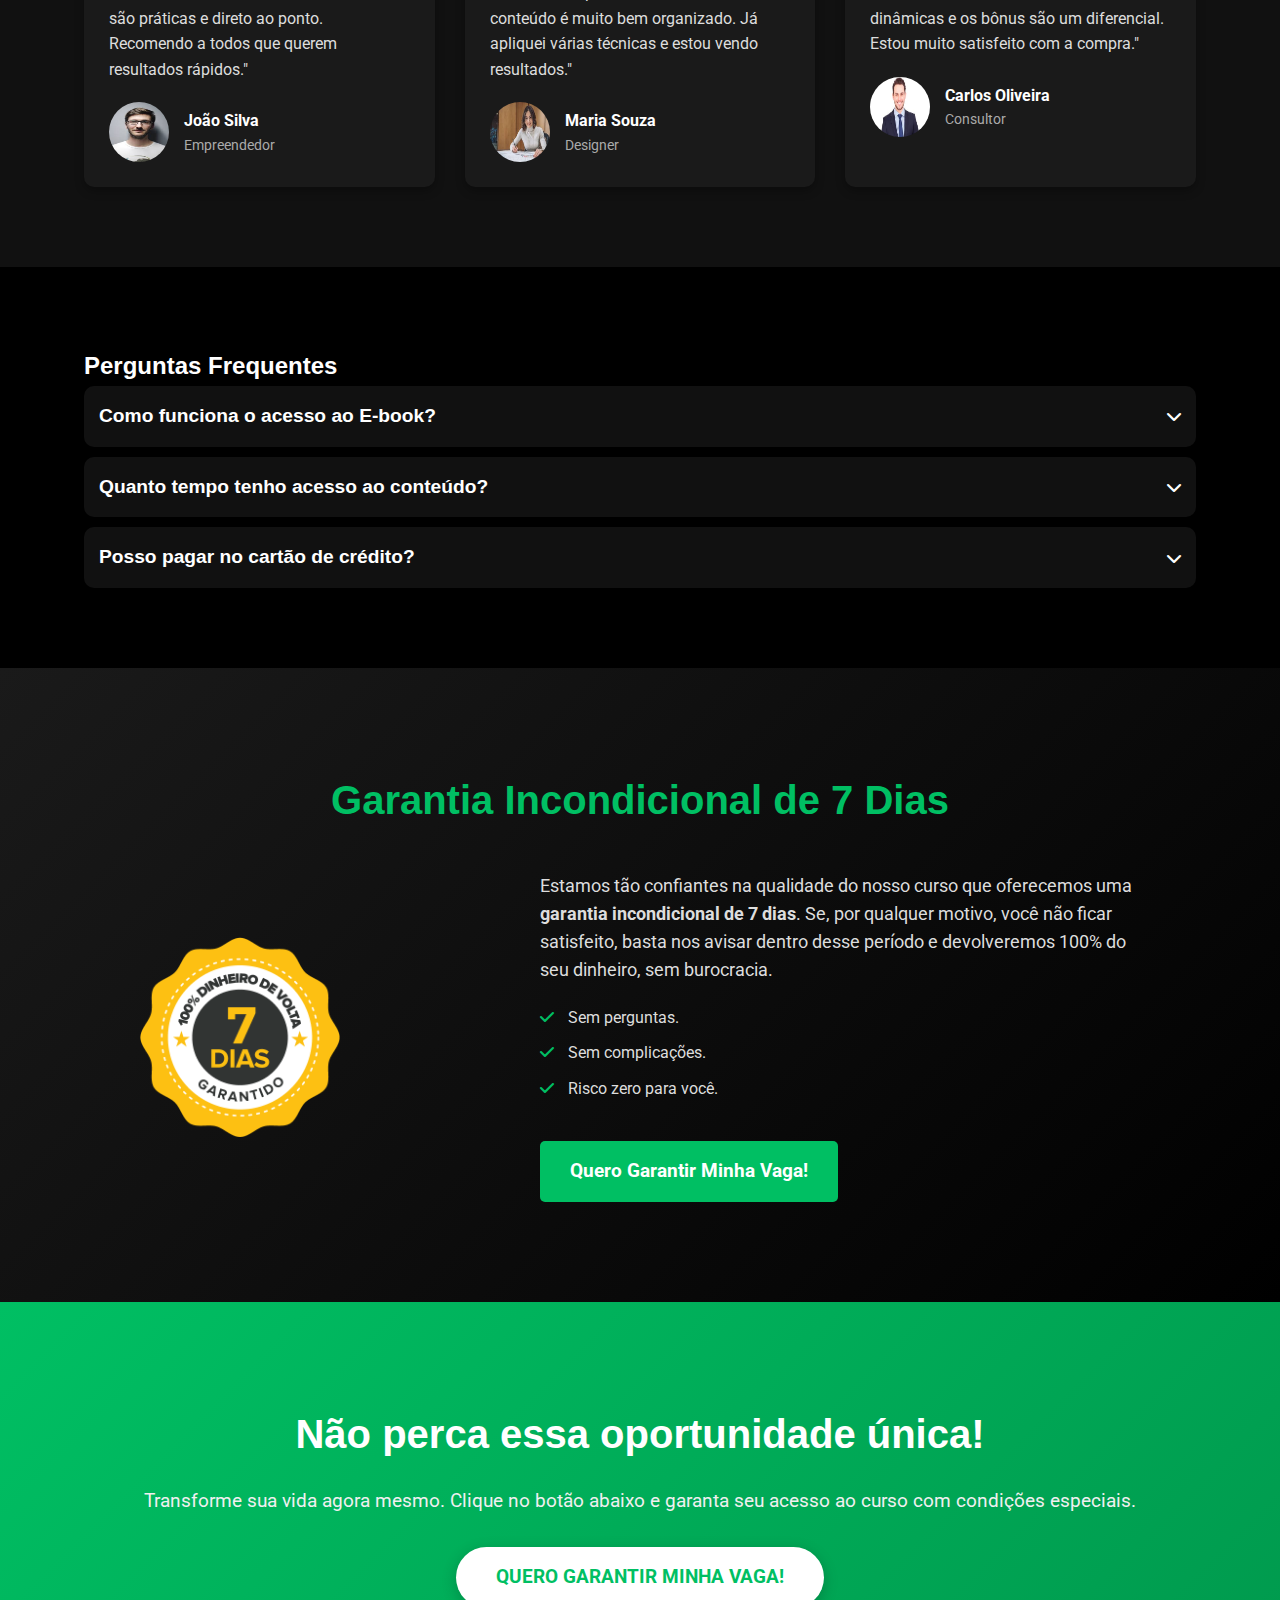
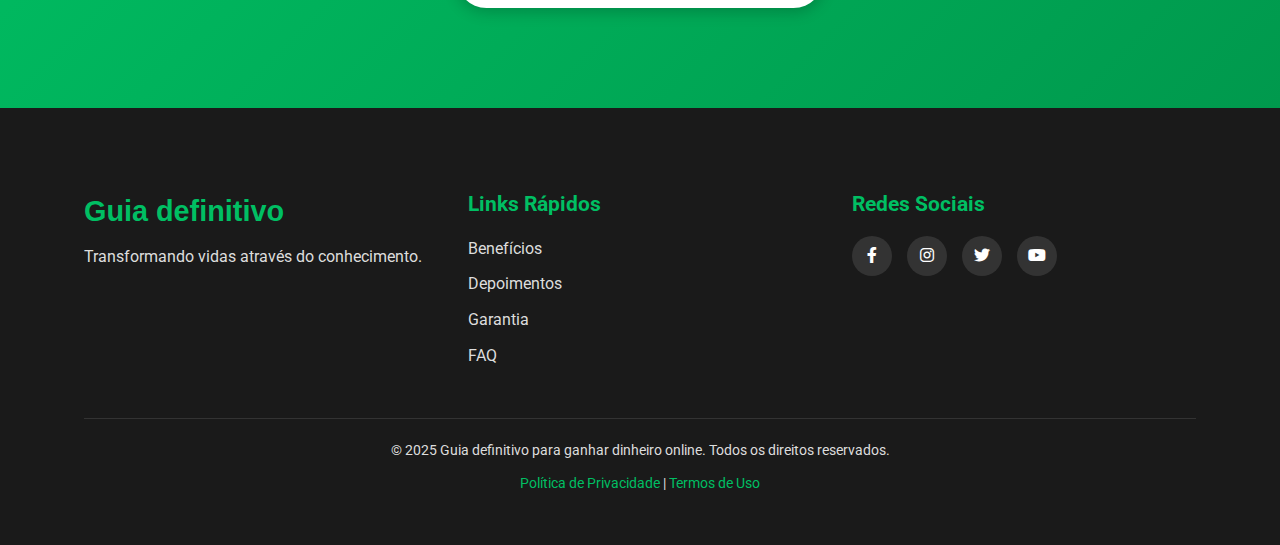
==== commit 4a304fd4: "final" ====
--- a/index.html
+++ b/index.html
@@ -70,7 +70,7 @@
                     <span>Segundos</span>
                 </div>
             </div>
-            <a href="#cta" class="btn">SIM, ESTOU PRONTo (A) PARA VIRAR A CHAVE!</a>
+            <a href="#cta" class="btn">SIM, ESTOU PRONTO (A) PARA VIRAR A CHAVE!</a>
         </div>
     </div>
 </section>
@@ -94,7 +94,7 @@
                 </div>
                 <h3>Acesso à Conteudo</h3>
                 <p>Tenha acesso a conteúdos exclusivos e que te geram resultado em menos de 24 horas.</p>
-                <a href="#" class="saiba-mais">Saiba mais <i class="fas fa-arrow-right"></i></a>
+                <a href="https://pay.kiwify.com.br/ERF4ytk" class="saiba-mais">Saiba mais <i class="fas fa-arrow-right"></i></a>
             </div>
 
             
@@ -105,7 +105,7 @@
                 </div>
                 <h3>Atualizações Constantes</h3>
                 <p>O conteúdo é aprimorado e atualizado constantemente</p>
-                <a href="#" class="saiba-mais">Saiba mais <i class="fas fa-arrow-right"></i></a>
+                <a href="https://pay.kiwify.com.br/ERF4ytk" class="saiba-mais">Saiba mais <i class="fas fa-arrow-right"></i></a>
             </div>
 
            
@@ -116,7 +116,7 @@
                 </div>
                 <h3>Suporte Exclusivo</h3>
                 <p>Suporte dedicado para tirar todas as suas dúvidas.</p>
-                <a href="#" class="saiba-mais">Saiba mais <i class="fas fa-arrow-right"></i></a>
+                <a href="https://pay.kiwify.com.br/ERF4ytk" class="saiba-mais">Saiba mais <i class="fas fa-arrow-right"></i></a>
             </div>
 
             
@@ -127,7 +127,7 @@
                 </div>
                 <h3>Acesso imediato</h3>
                 <p>Tenha acesso imediato ao conteúdo logo após a compra</p>
-                <a href="#" class="saiba-mais">Saiba mais <i class="fas fa-arrow-right"></i></a>
+                <a href="https://pay.kiwify.com.br/ERF4ytk" class="saiba-mais">Saiba mais <i class="fas fa-arrow-right"></i></a>
             </div>
         </div>
     </div>
@@ -262,7 +262,7 @@
                     <li><i class="fas fa-check"></i> Sem complicações.</li>
                     <li><i class="fas fa-check"></i> Risco zero para você.</li>
                 </ul>
-                <a href="#cta" class="btn">Quero Garantir Minha Vaga!</a>
+                <a href="https://pay.kiwify.com.br/ERF4ytk" class="btn">Quero Garantir Minha Vaga!</a>
             </div>
         </div>
     </div>
@@ -276,7 +276,7 @@
     <div class="container">
         <h2>Não perca essa oportunidade única!</h2>
         <p>Transforme sua vida agora mesmo. Clique no botão abaixo e garanta seu acesso ao curso com condições especiais.</p>
-        <a href="#" class="btn">QUERO GARANTIR MINHA VAGA!</a>
+        <a href="https://pay.kiwify.com.br/ERF4ytk" class="btn">QUERO GARANTIR MINHA VAGA!</a>
     </div>
 </section>
 
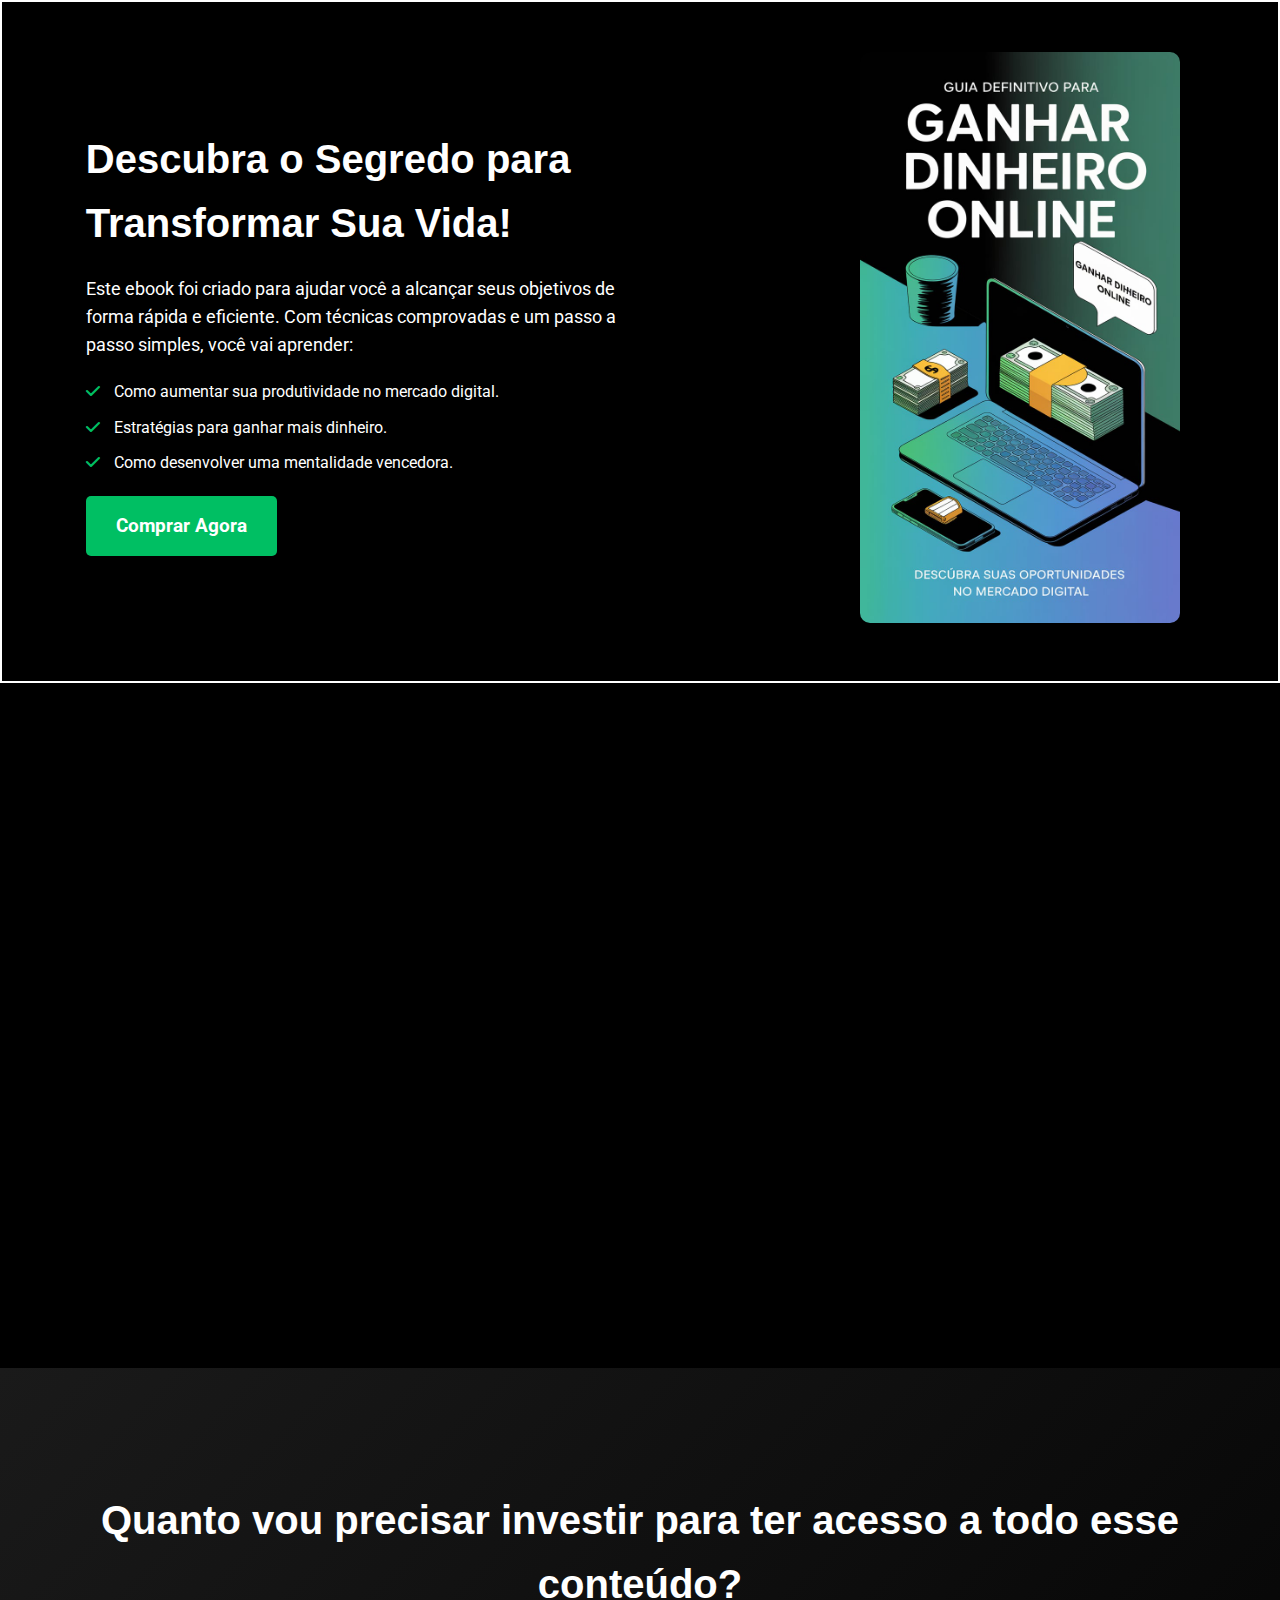
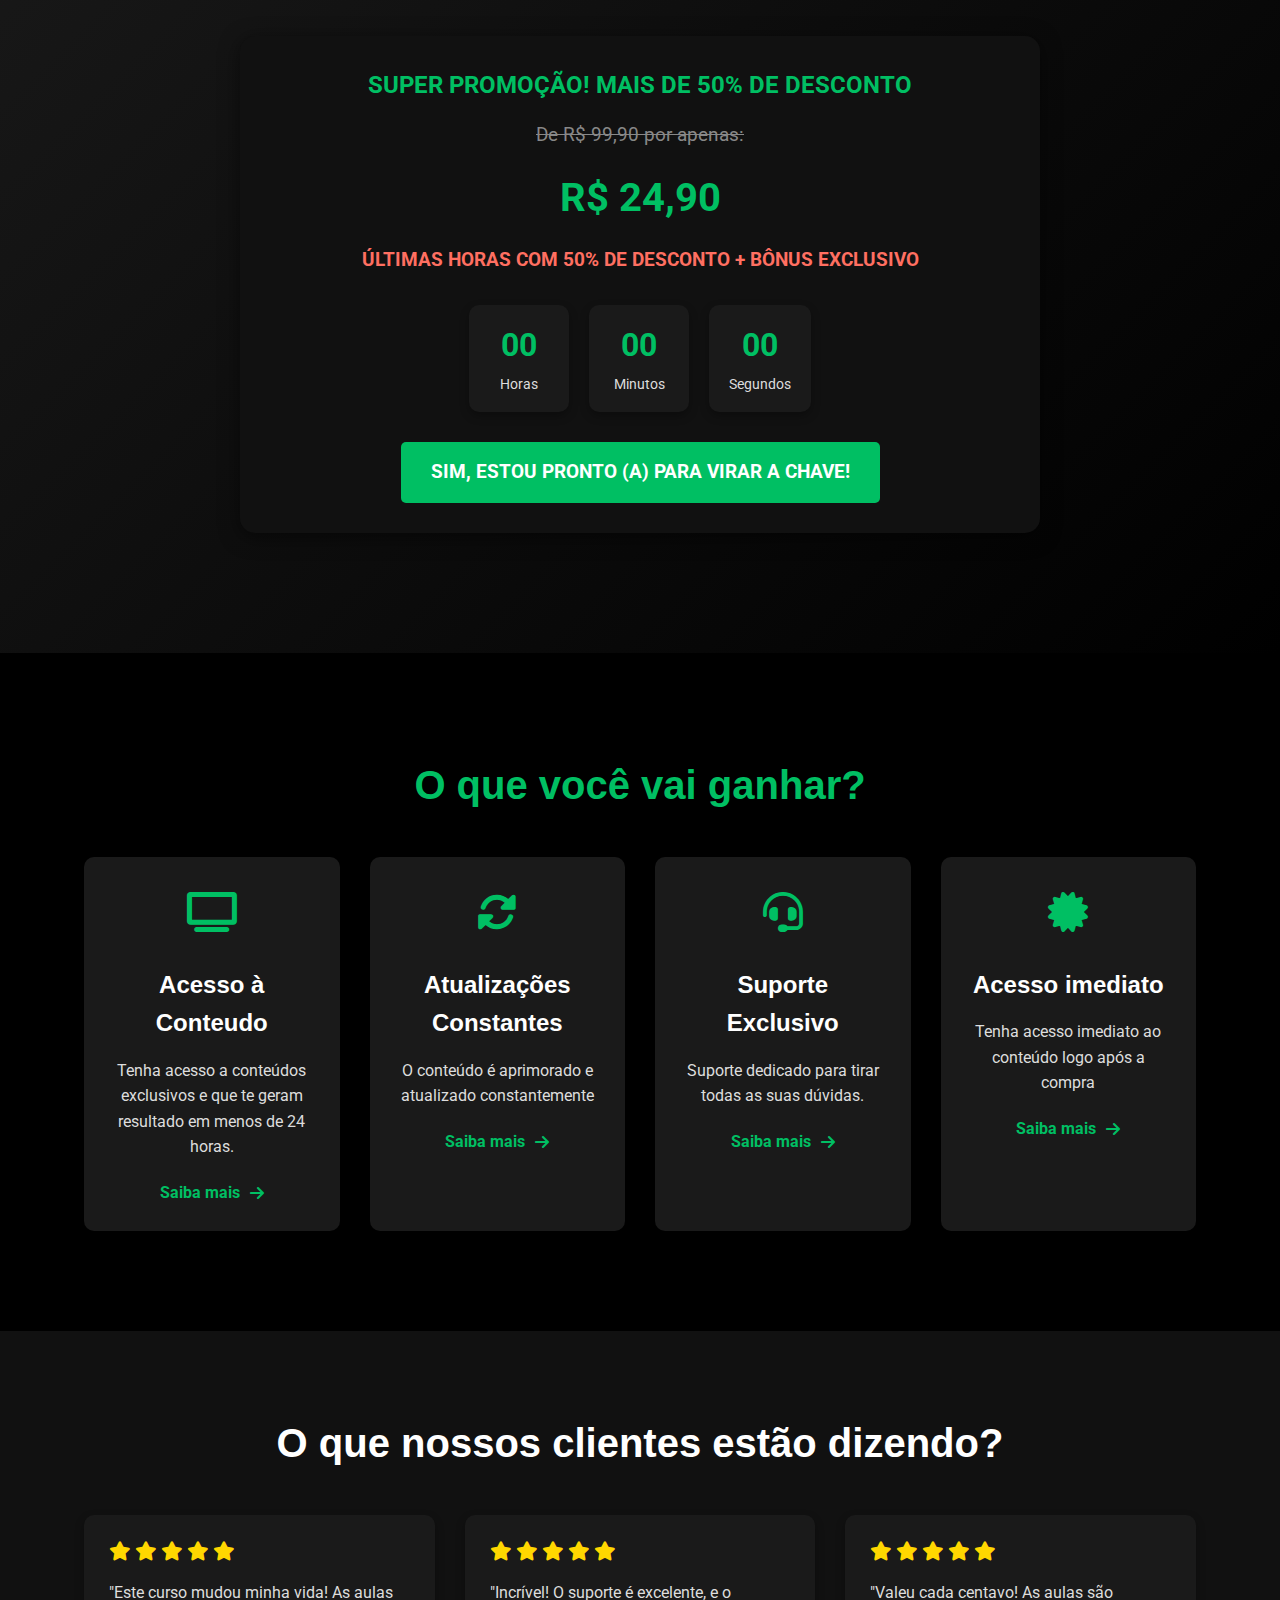
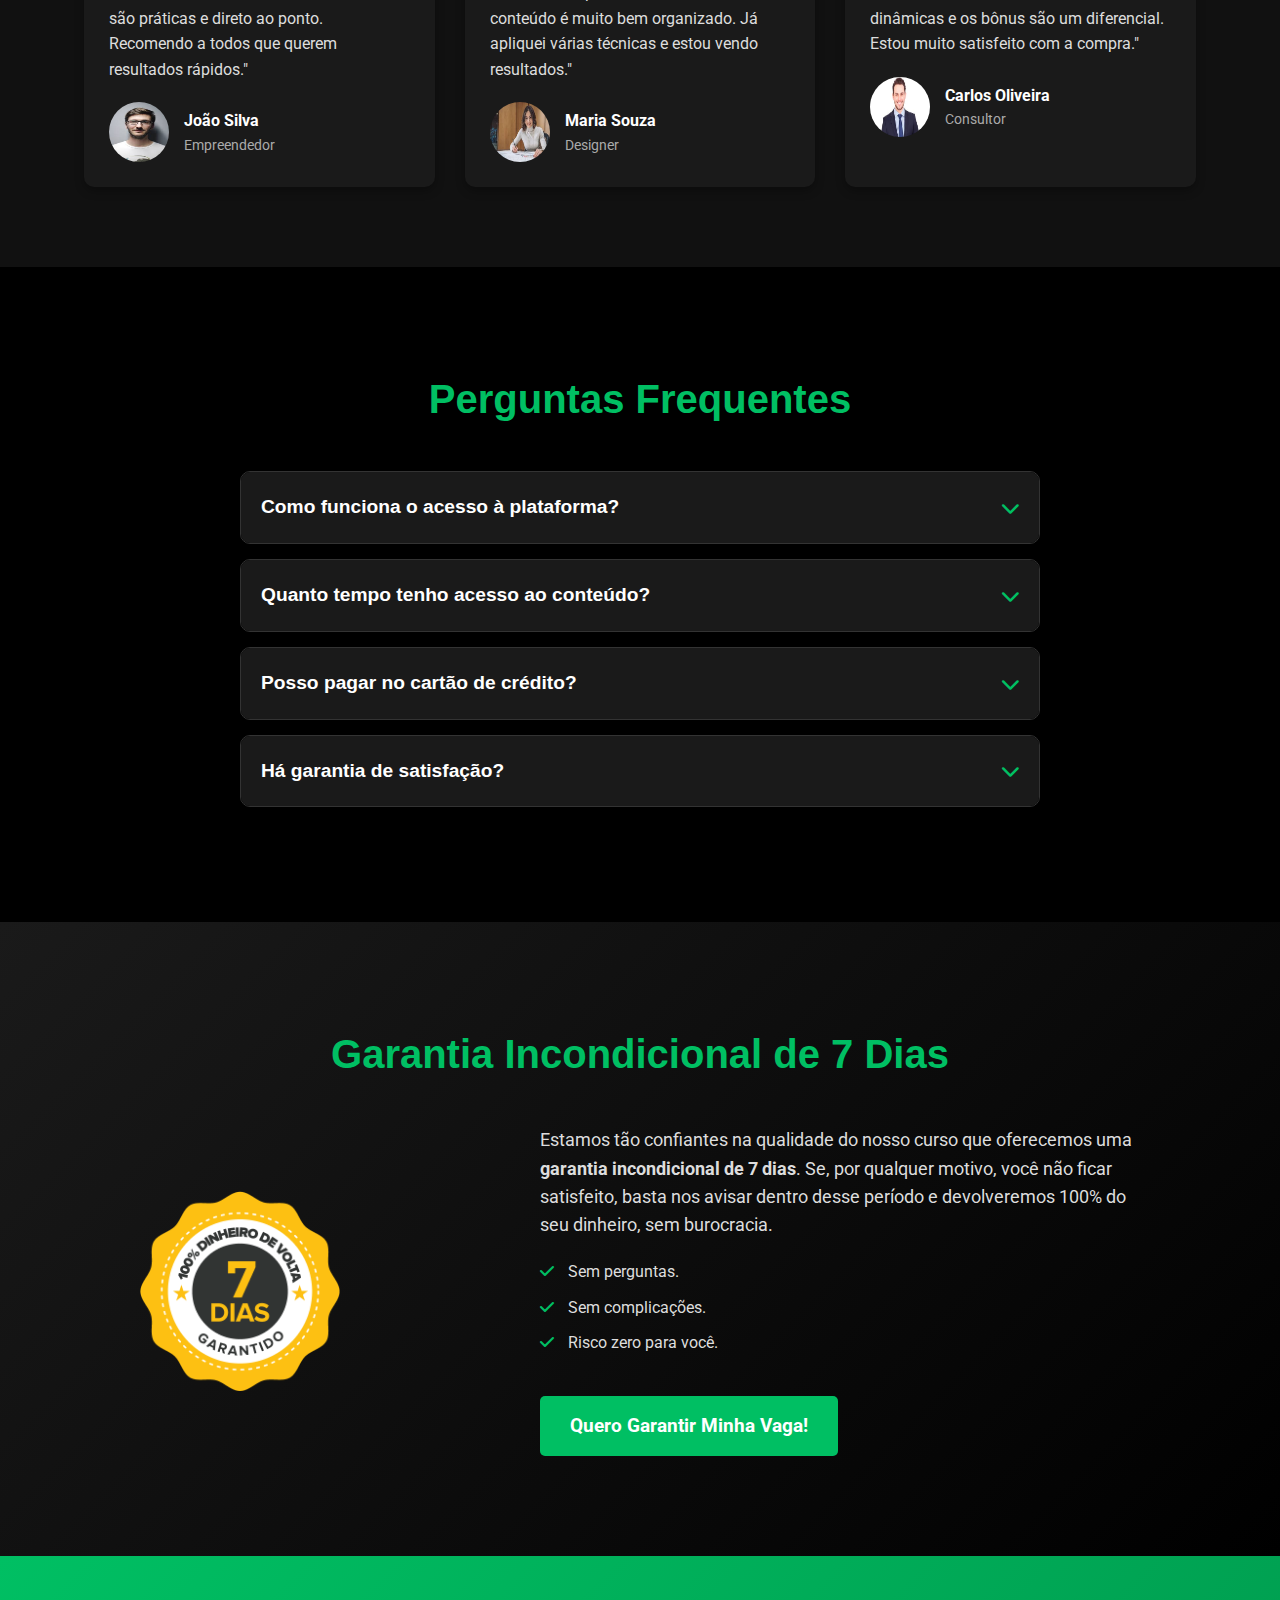
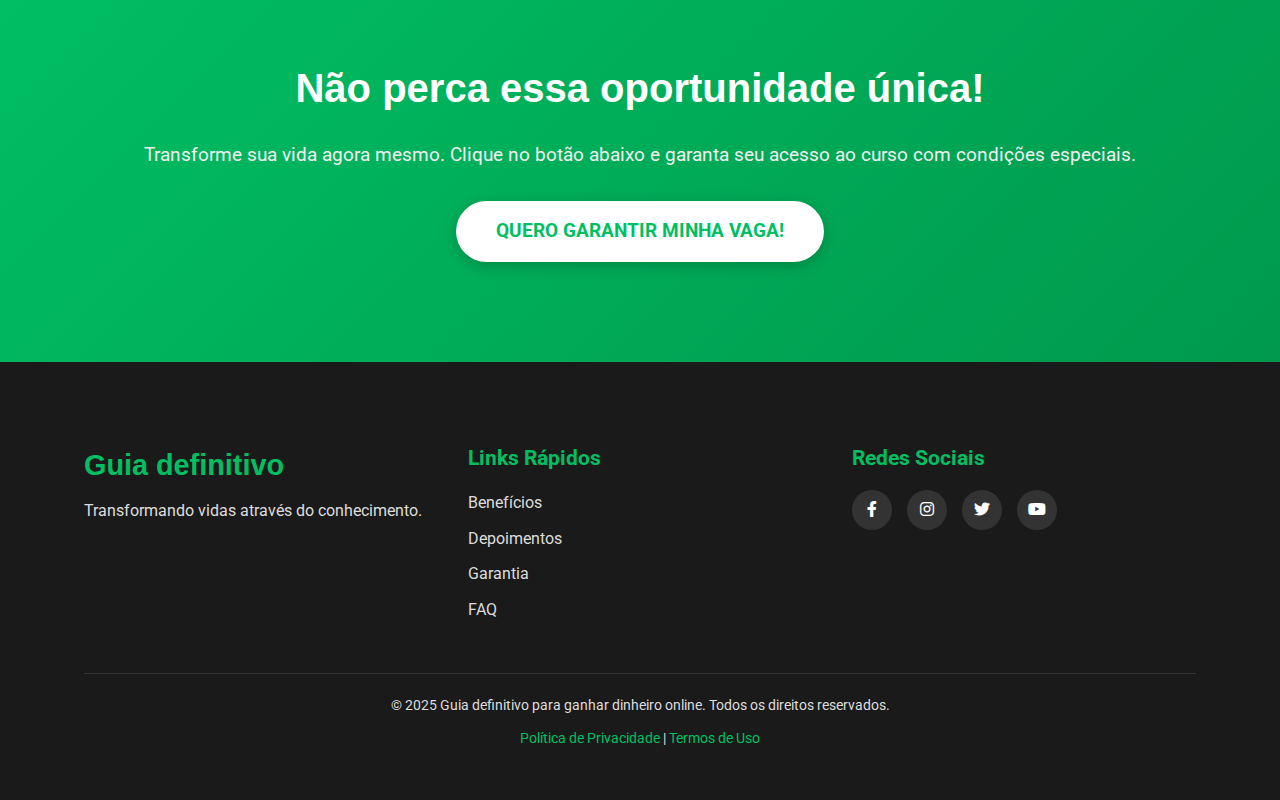
==== commit ade1afc6: "atualizacao" ====
--- a/index.html
+++ b/index.html
@@ -209,40 +209,57 @@
 
 
 
-    <section id="perguntas-frequentes">
-        <div class="container">
-            <h2>Perguntas Frequentes</h2>
-            <div class="faq-cards">
-                <div class="faq-card">
-                    <div class="faq-pergunta">
-                        <h3>Como funciona o acesso ao E-book?</h3>
-                        <i class="fas fa-chevron-down"></i>
-                    </div>
-                    <div class="faq-resposta">
-                        <p>Após a compra, você receberá o acesso imediato ao E-book.</p>
-                    </div>
-                </div>
-                <div class="faq-card">
-                    <div class="faq-pergunta">
-                        <h3>Quanto tempo tenho acesso ao conteúdo?</h3>
-                        <i class="fas fa-chevron-down"></i>
-                    </div>
-                    <div class="faq-resposta">
-                        <p>Você terá acesso ao conteúdo de forma vitalícia</p>
-                    </div>
-                </div>
-                <div class="faq-card">
-                    <div class="faq-pergunta">
-                        <h3>Posso pagar no cartão de crédito?</h3>
-                        <i class="fas fa-chevron-down"></i>
-                    </div>
-                    <div class="faq-resposta">
-                        <p>Sim, aceitamos pagamentos no cartão de crédito e via pix.</p>
-                    </div>
-                </div>
-            </div>
-        </div>
-    </section>
+    <!-- Seção de Perguntas Frequentes -->
+<section id="perguntas-frequentes">
+    <div class="container">
+        <h2>Perguntas Frequentes</h2>
+        <div class="faq-cards">
+            <!-- Pergunta 1 -->
+            <div class="faq-card">
+                <div class="faq-pergunta">
+                    <h3>Como funciona o acesso à plataforma?</h3>
+                    <i class="fas fa-chevron-down"></i>
+                </div>
+                <div class="faq-resposta">
+                    <p>Após a compra, você receberá o acesso imediato à plataforma para acessar o E-book. </p>
+                </div>
+            </div>
+
+            <!-- Pergunta 2 -->
+            <div class="faq-card">
+                <div class="faq-pergunta">
+                    <h3>Quanto tempo tenho acesso ao conteúdo?</h3>
+                    <i class="fas fa-chevron-down"></i>
+                </div>
+                <div class="faq-resposta">
+                    <p>Você terá acesso vitalício ao conteúdo</p>
+                </div>
+            </div>
+
+            <!-- Pergunta 3 -->
+            <div class="faq-card">
+                <div class="faq-pergunta">
+                    <h3>Posso pagar no cartão de crédito?</h3>
+                    <i class="fas fa-chevron-down"></i>
+                </div>
+                <div class="faq-resposta">
+                    <p>Sim, aceitamos pagamentos no cartão de crédito e também via PIX.</p>
+                </div>
+            </div>
+
+            <!-- Pergunta 4 -->
+            <div class="faq-card">
+                <div class="faq-pergunta">
+                    <h3>Há garantia de satisfação?</h3>
+                    <i class="fas fa-chevron-down"></i>
+                </div>
+                <div class="faq-resposta">
+                    <p>Sim, oferecemos uma garantia incondicional de 7 dias. Se não gostar, devolvemos 100% do seu dinheiro.</p>
+                </div>
+            </div>
+        </div>
+    </div>
+</section>
 
     
     
--- a/teste.css
+++ b/teste.css
@@ -94,7 +94,7 @@
 
 
 
-/* Seção de Promoção */
+
 #promocao {
     padding: 100px 0;
     background: linear-gradient(135deg, #1a1a1a, #000);
@@ -198,7 +198,7 @@
     transform: scale(1.05);
 }
 
-/* Animações */
+
 @keyframes fadeIn {
     from { opacity: 0; }
     to { opacity: 1; }
@@ -215,7 +215,7 @@
     100% { transform: scale(1); }
 }
 
-/* Responsividade */
+
 @media (max-width: 768px) {
     #promocao h2 {
         font-size: 2rem;
@@ -264,7 +264,7 @@
 
 
 
-/* Seção de Benefícios */
+
 #beneficios {
     padding: 80px 0;
     background: #000;
@@ -344,7 +344,7 @@
     transform: translateX(5px);
 }
 
-/* Efeito de borda animada */
+
 .beneficio::before {
     content: '';
     position: absolute;
@@ -360,7 +360,7 @@
     left: 0;
 }
 
-/* Responsividade */
+
 @media (max-width: 768px) {
     #beneficios h2 {
         font-size: 2rem;
@@ -476,54 +476,104 @@
     }
 }
 
+/* Seção de Perguntas Frequentes */
 #perguntas-frequentes {
-    padding: 60px 0;
+    padding: 80px 0;
+    background: #000;
+}
+
+#perguntas-frequentes h2 {
+    text-align: center;
+    font-size: 2.5rem;
+    margin-bottom: 40px;
+    color: #00bf63;
 }
 
 .faq-cards {
-    display: flex;
-    flex-direction: column;
-    gap: 10px;
+    max-width: 800px;
+    margin: 0 auto;
 }
 
 .faq-card {
-    background: #111;
+    background: #1a1a1a;
     border-radius: 10px;
+    margin-bottom: 15px;
     overflow: hidden;
     transition: all 0.3s ease;
+    border: 1px solid #333;
+}
+
+.faq-card:hover {
+    border-color: #00bf63;
 }
 
 .faq-pergunta {
     display: flex;
     justify-content: space-between;
     align-items: center;
-    padding: 15px;
+    padding: 20px;
     cursor: pointer;
+    background: #1a1a1a;
+    transition: background 0.3s ease;
+}
+
+.faq-pergunta:hover {
+    background: #222;
 }
 
 .faq-pergunta h3 {
     font-size: 1.2rem;
+    color: #fff;
+    margin: 0;
 }
 
 .faq-pergunta i {
+    font-size: 1.2rem;
+    color: #00bf63;
     transition: transform 0.3s ease;
 }
 
 .faq-resposta {
     max-height: 0;
     overflow: hidden;
+    padding: 0 20px;
     transition: max-height 0.5s ease, padding 0.5s ease;
-    padding: 0 15px;
+    background: #222;
+    color: #ddd;
+    line-height: 1.6;
 }
 
 .faq-card.ativo .faq-resposta {
     max-height: 200px;
-    padding: 15px;
+    padding: 20px;
 }
 
 .faq-card.ativo .faq-pergunta i {
     transform: rotate(180deg);
 }
+
+/* Responsividade */
+@media (max-width: 768px) {
+    #perguntas-frequentes h2 {
+        font-size: 2rem;
+    }
+
+    .faq-pergunta {
+        padding: 15px;
+    }
+
+    .faq-pergunta h3 {
+        font-size: 1.1rem;
+    }
+
+    .faq-resposta {
+        font-size: 0.95rem;
+    }
+}
+
+
+
+
 
 
 #garantia {
@@ -632,7 +682,7 @@
 }
 
 
-/* Seção de Call to Action */
+
 #cta {
     padding: 80px 0;
     background: linear-gradient(135deg, #00bf63, #00994d);
@@ -669,7 +719,7 @@
     transform: scale(1.05);
 }
 
-/* Rodapé */
+
 footer {
     background: #1a1a1a;
     color: #fff;
@@ -763,7 +813,7 @@
     color: #00994d;
 }
 
-/* Responsividade */
+
 @media (max-width: 768px) {
     #cta h2 {
         font-size: 2rem;
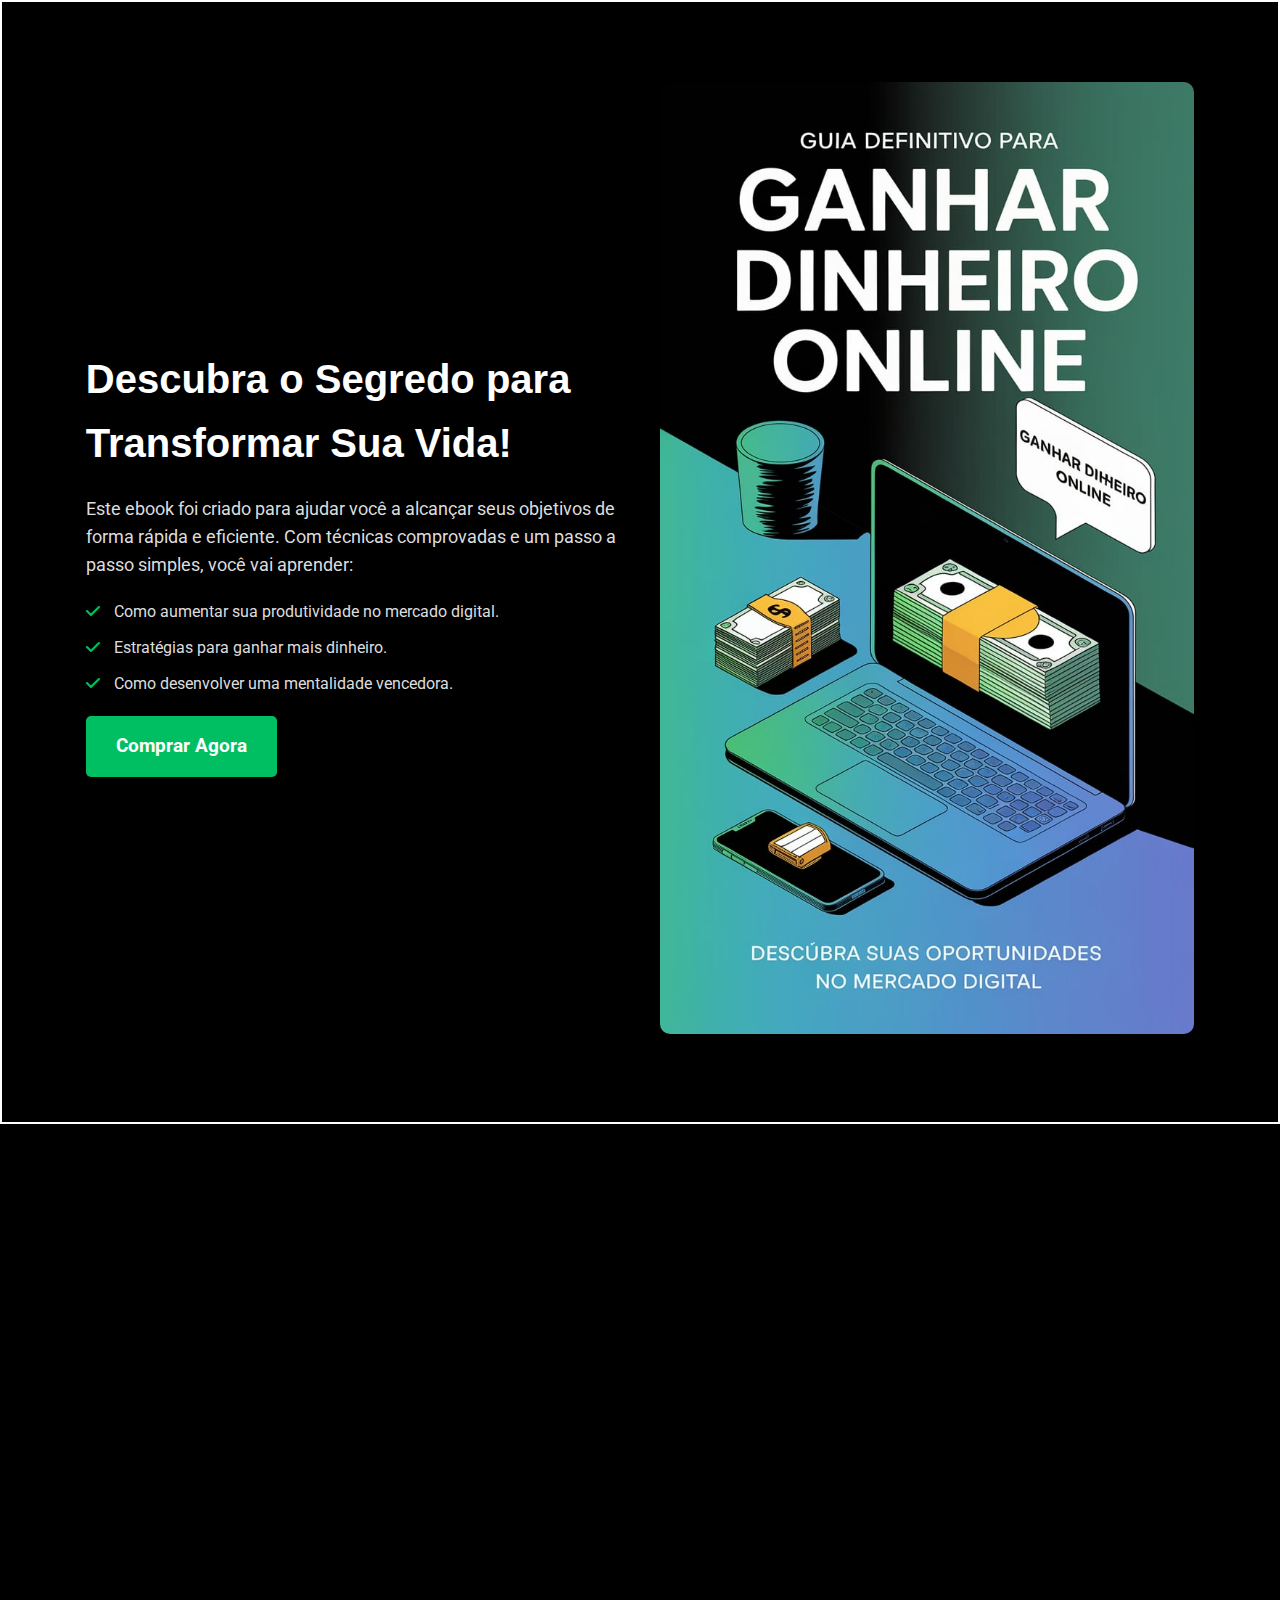
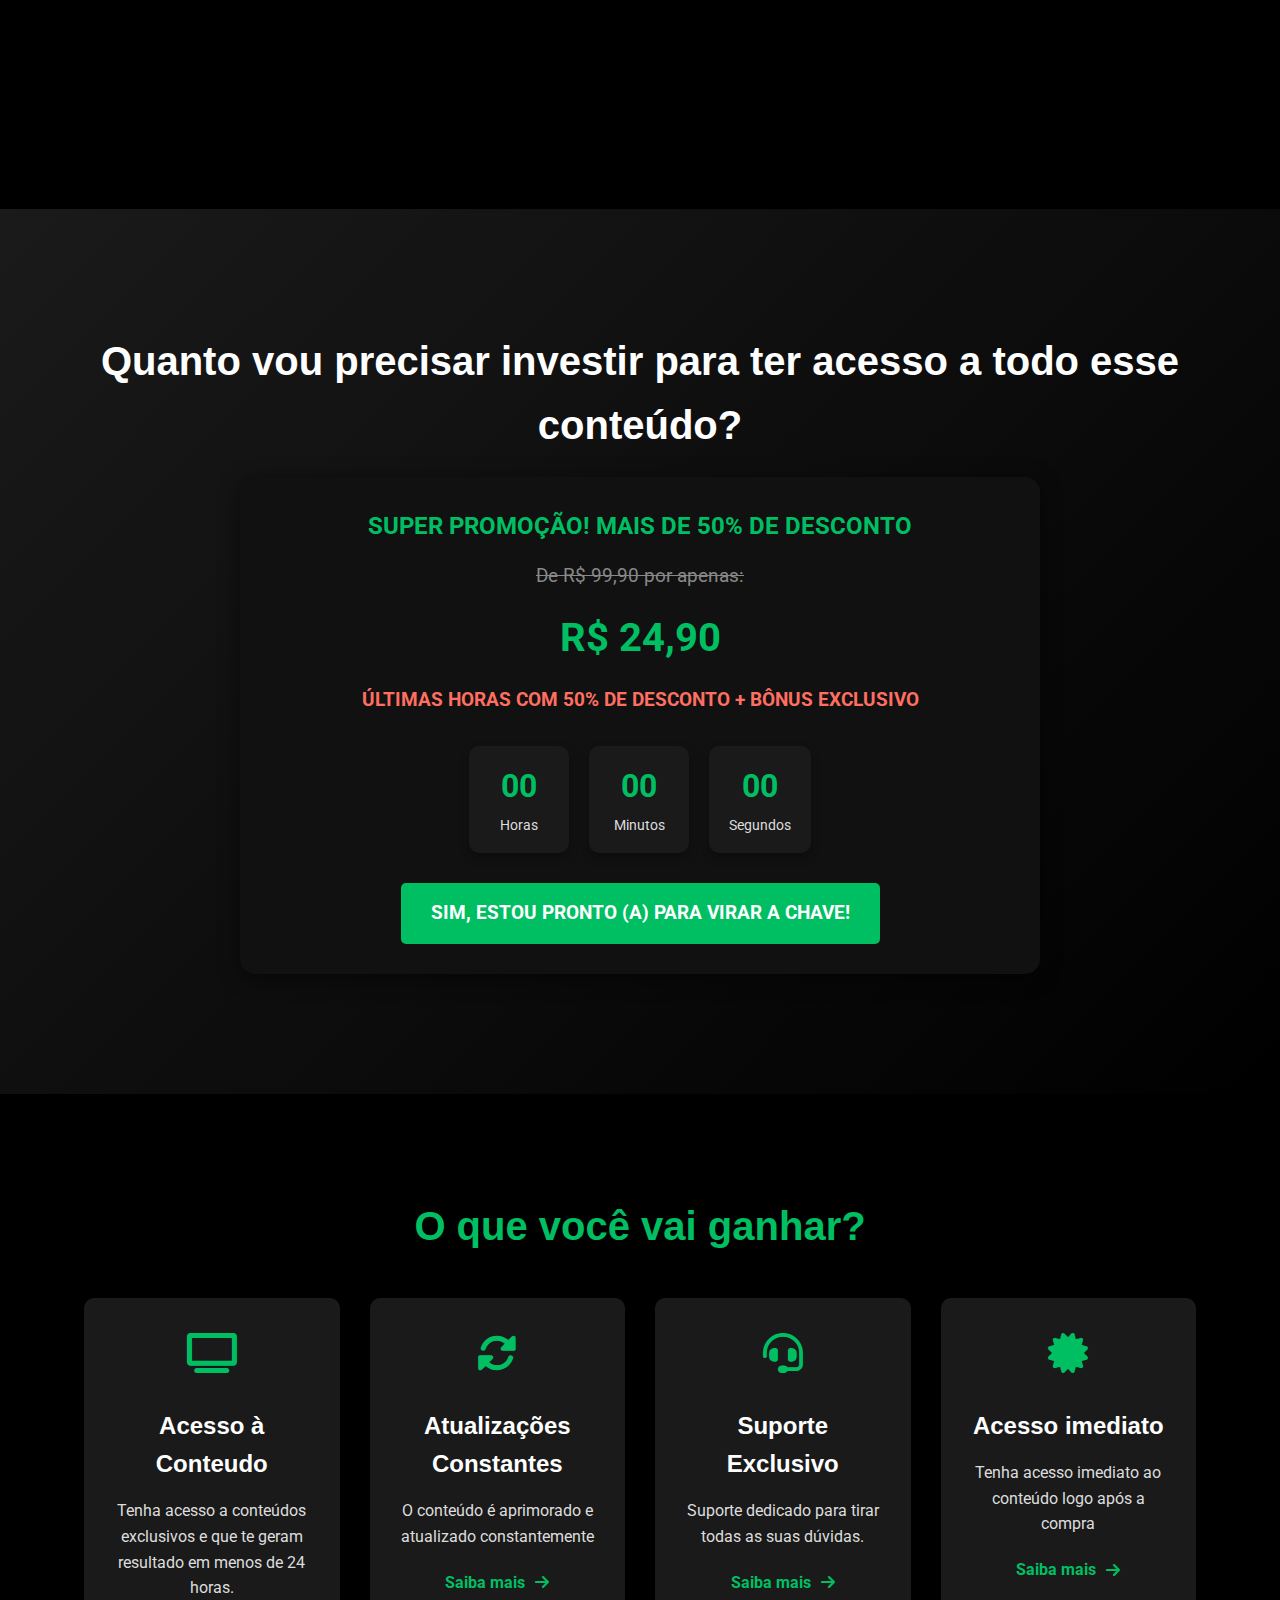
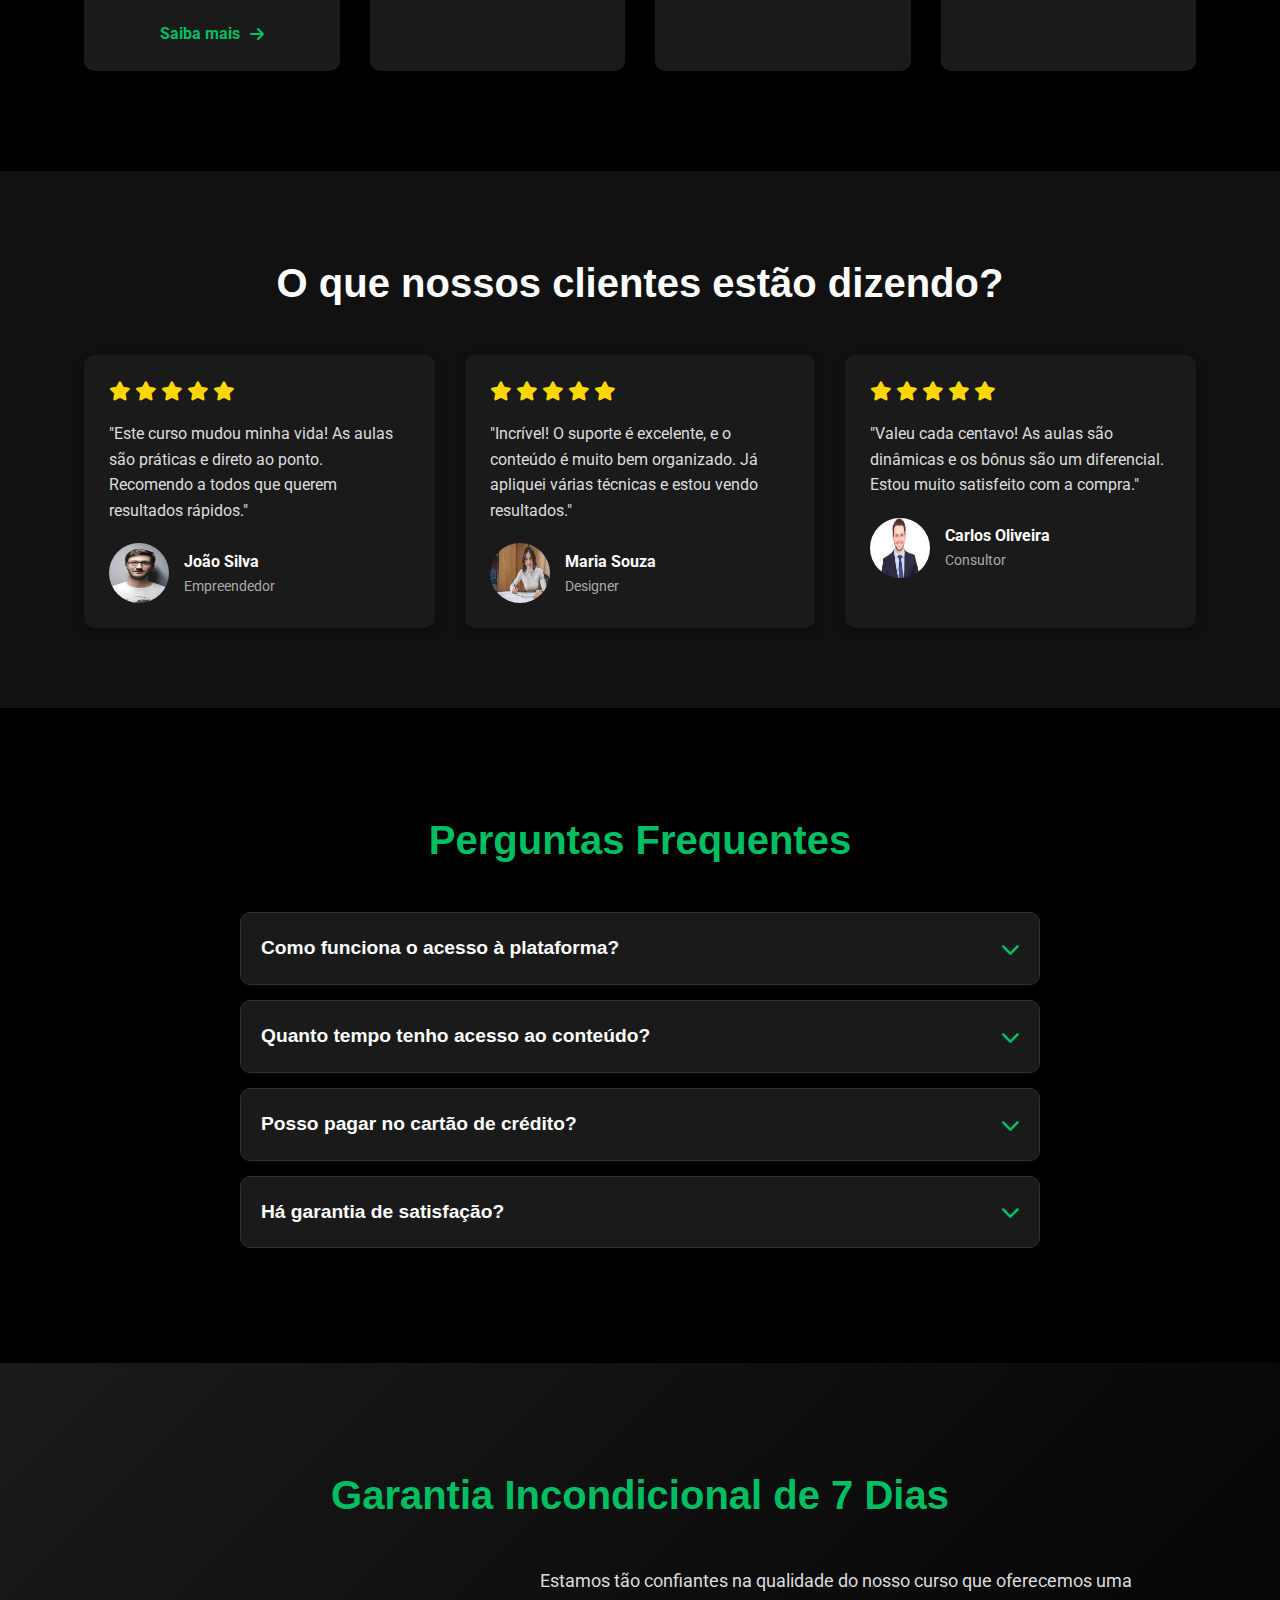
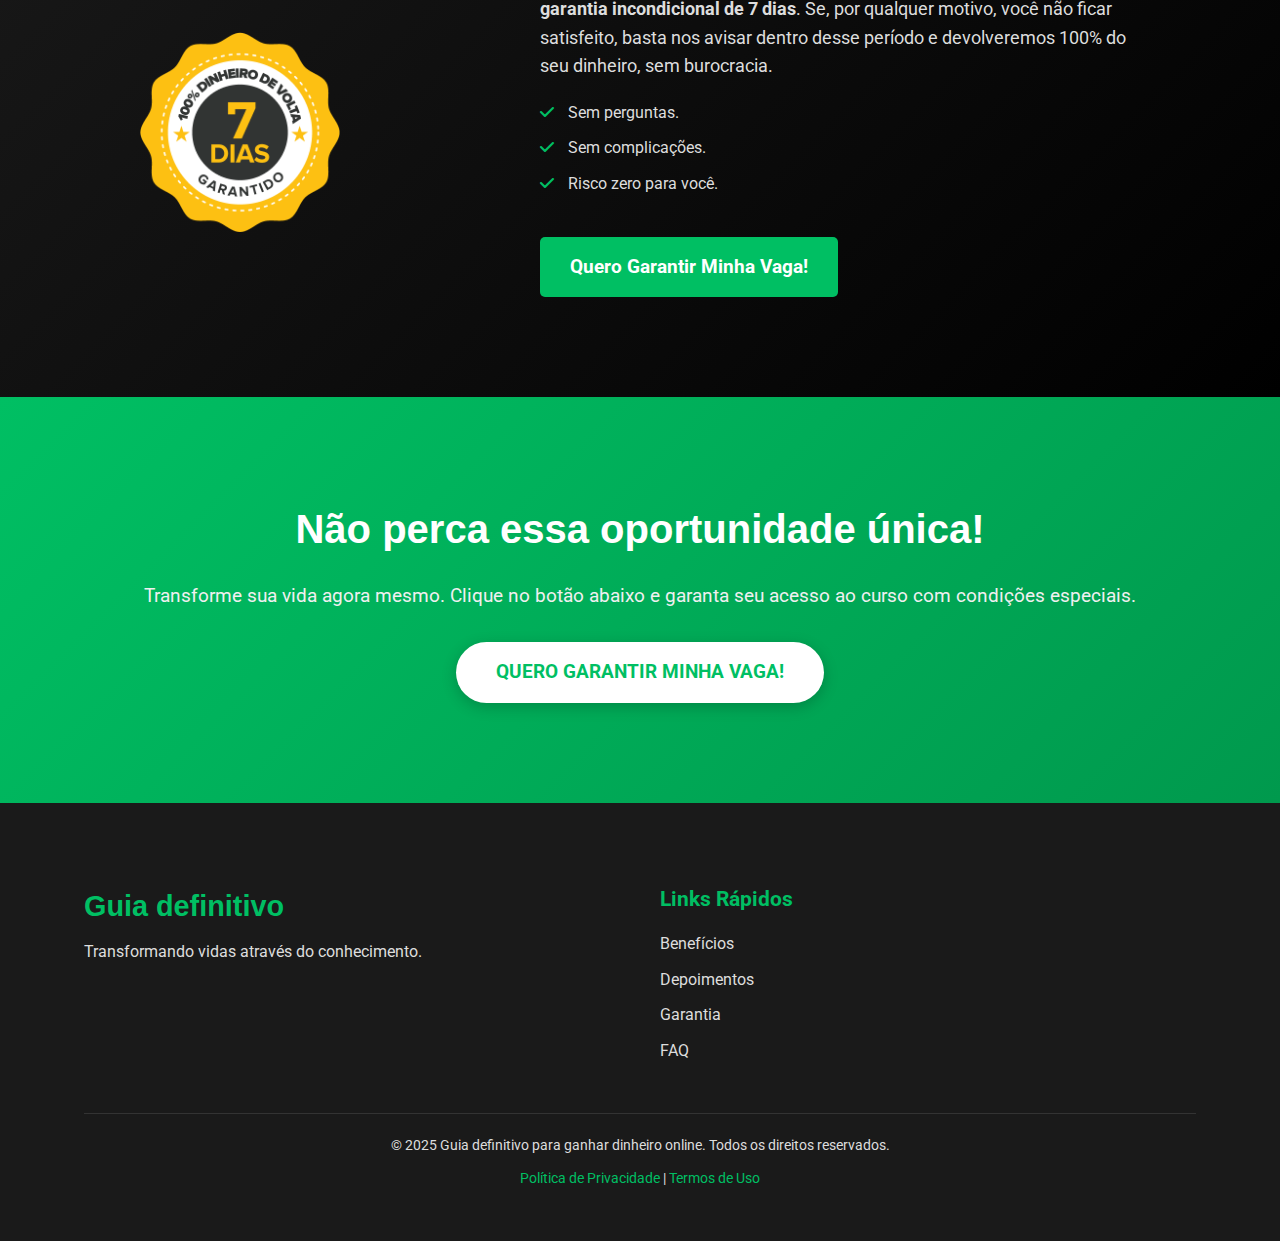
==== commit 9803f807: "attttttttt" ====
--- a/index.html
+++ b/index.html
@@ -316,15 +316,7 @@
                     <li><a href="#perguntas-frequentes">FAQ</a></li>
                 </ul>
             </div>
-            <div class="footer-social">
-                <h4>Redes Sociais</h4>
-                <div class="social-icons">
-                    <a href="#"><i class="fab fa-facebook-f"></i></a>
-                    <a href="#"><i class="fab fa-instagram"></i></a>
-                    <a href="#"><i class="fab fa-twitter"></i></a>
-                    <a href="#"><i class="fab fa-youtube"></i></a>
-                </div>
-            </div>
+            
         </div>
         <div class="footer-bottom">
             <p>&copy; 2025 Guia definitivo para ganhar dinheiro online. Todos os direitos reservados.</p>
--- a/teste.css
+++ b/teste.css
@@ -25,8 +25,9 @@
 
 
 
+/* Seção Ebook + Texto */
 #ebook-texto {
-    padding: 30px 0;
+    padding: 60px 0;
     border: 2px solid white;
 }
 
@@ -40,11 +41,14 @@
 .ebook-texto-grid .texto h2 {
     font-size: 2.5rem;
     margin-bottom: 20px;
+    color: #fff;
 }
 
 .ebook-texto-grid .texto p {
     font-size: 1.1rem;
     margin-bottom: 20px;
+    color: #ddd;
+    line-height: 1.6;
 }
 
 .ebook-texto-grid .texto ul {
@@ -55,6 +59,7 @@
 .ebook-texto-grid .texto ul li {
     margin-bottom: 10px;
     font-size: 1rem;
+    color: #ddd;
 }
 
 .ebook-texto-grid .texto ul li i {
@@ -63,10 +68,49 @@
 }
 
 .ebook-texto-grid .imagem img {
-    max-width: 60%;
-    margin-left: 200px;
+    max-width: 100%;
     border-radius: 10px;
     box-shadow: 0 4px 10px rgba(0, 0, 0, 0.3);
+}
+
+/* Responsividade */
+@media (max-width: 768px) {
+    #ebook-texto {
+        padding: 40px 0;
+    }
+
+    .ebook-texto-grid {
+        grid-template-columns: 1fr;
+        gap: 20px;
+        text-align: center;
+    }
+
+    .ebook-texto-grid .texto h2 {
+        font-size: 2rem;
+    }
+
+    .ebook-texto-grid .texto p {
+        font-size: 1rem;
+    }
+
+    .ebook-texto-grid .texto ul {
+        padding-left: 0;
+    }
+
+    .ebook-texto-grid .texto ul li {
+        font-size: 0.95rem;
+    }
+
+    .ebook-texto-grid .imagem img {
+        max-width: 80%;
+        margin-left: 0;
+    }
+}
+
+@media (max-width: 480px) {
+    .ebook-texto-grid .imagem img {
+        max-width: 100%;
+    }
 }
 
 
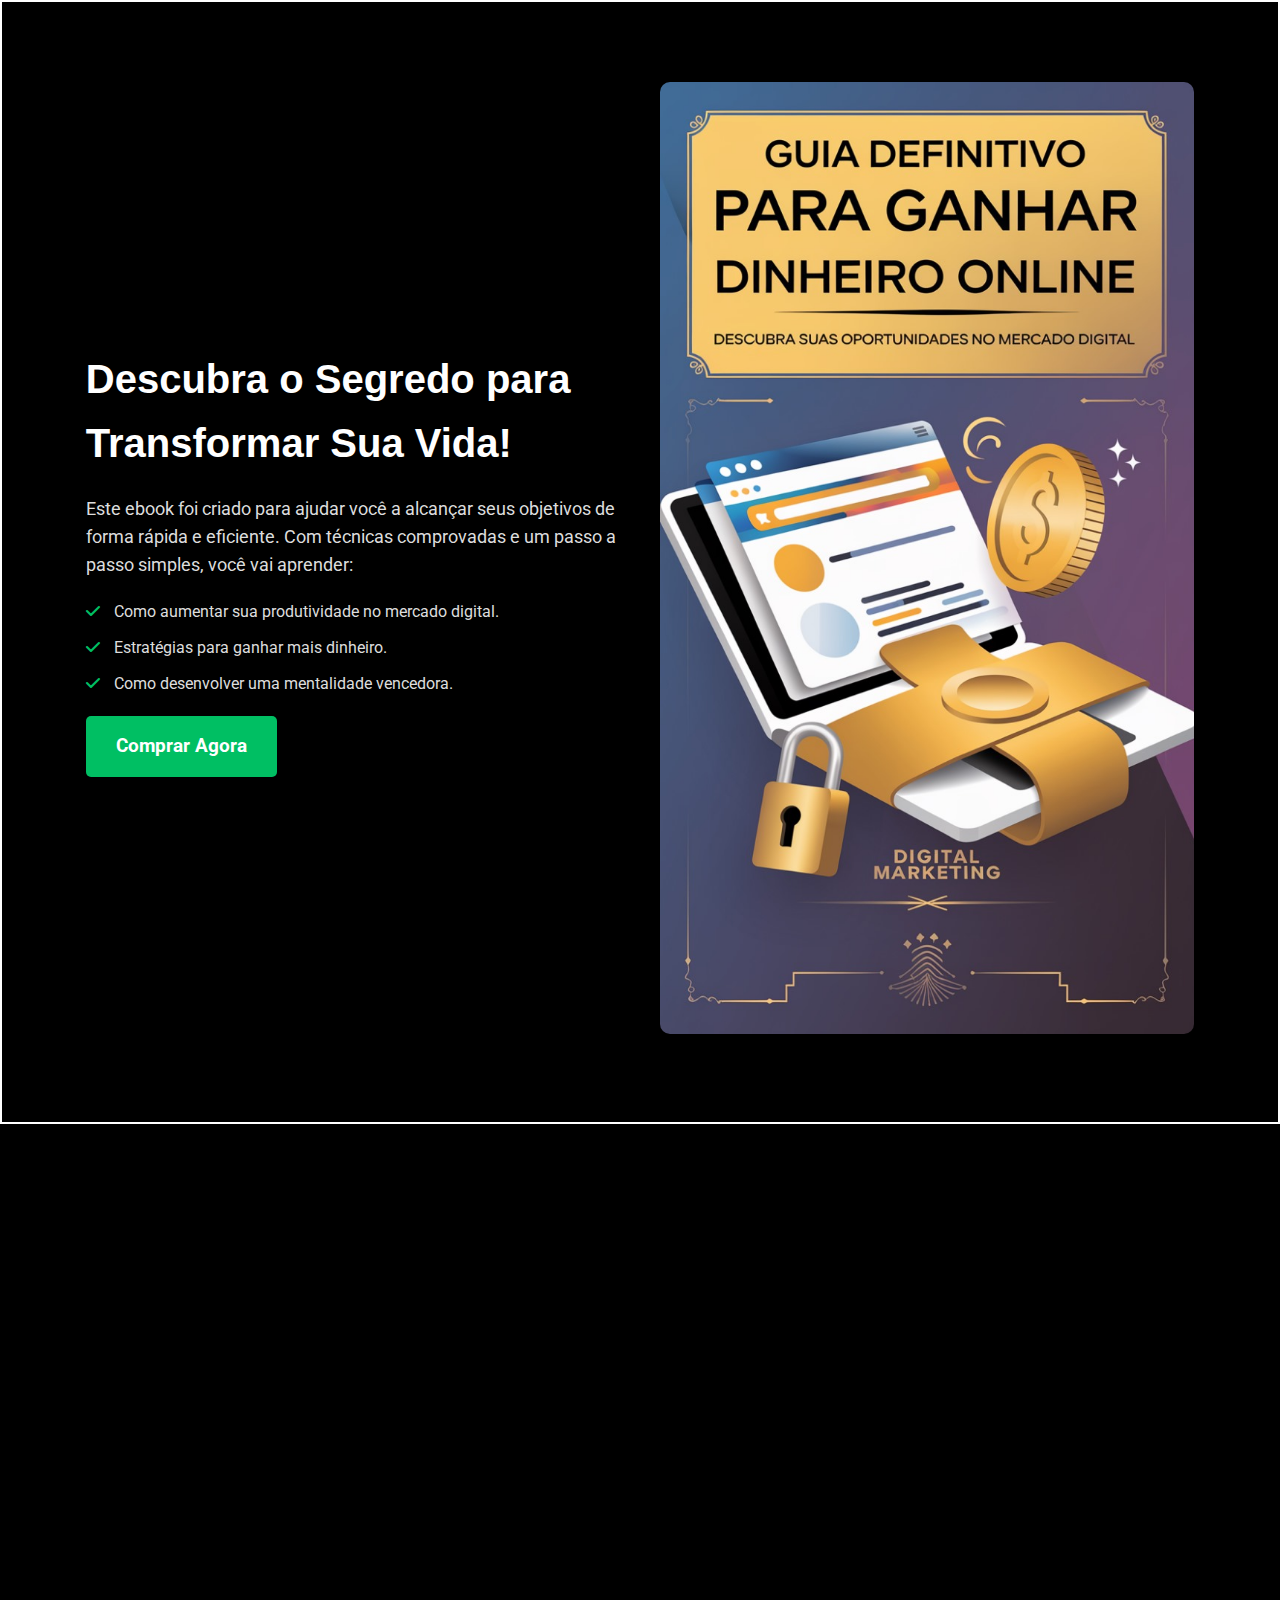
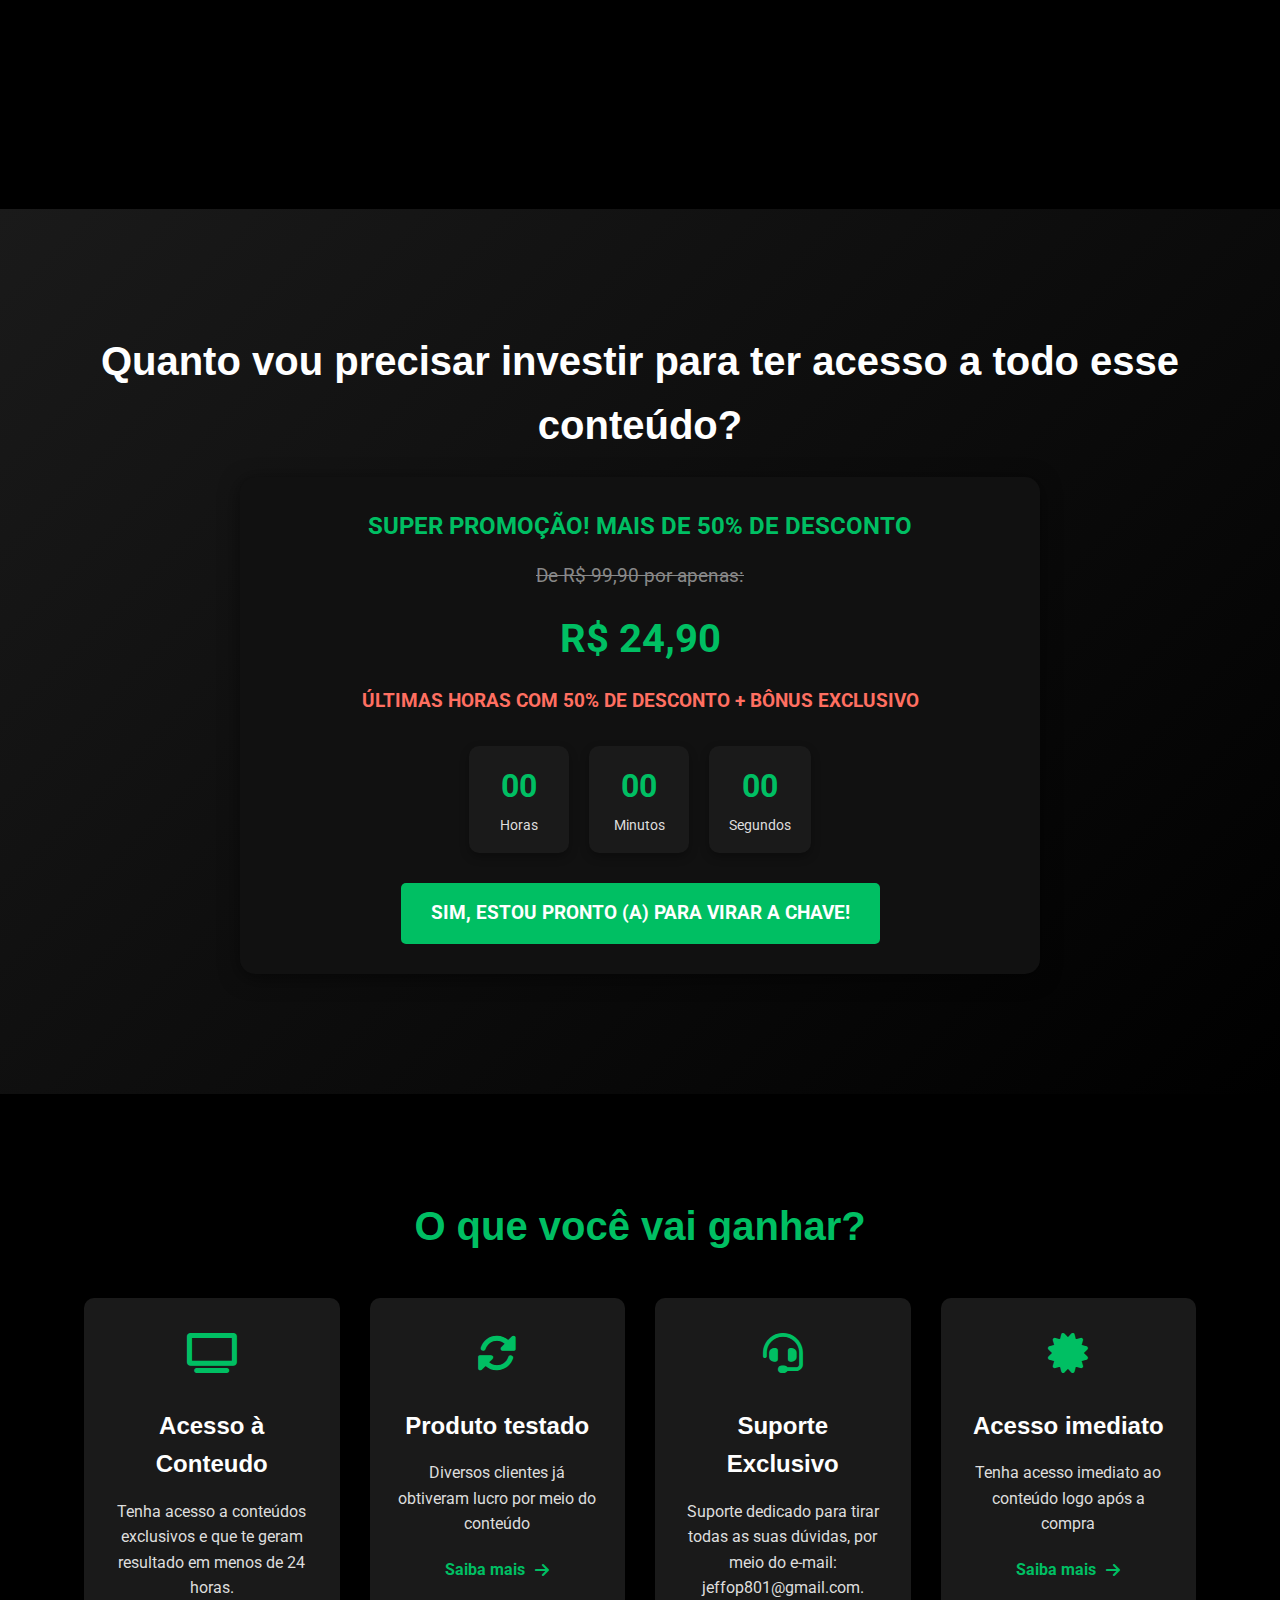
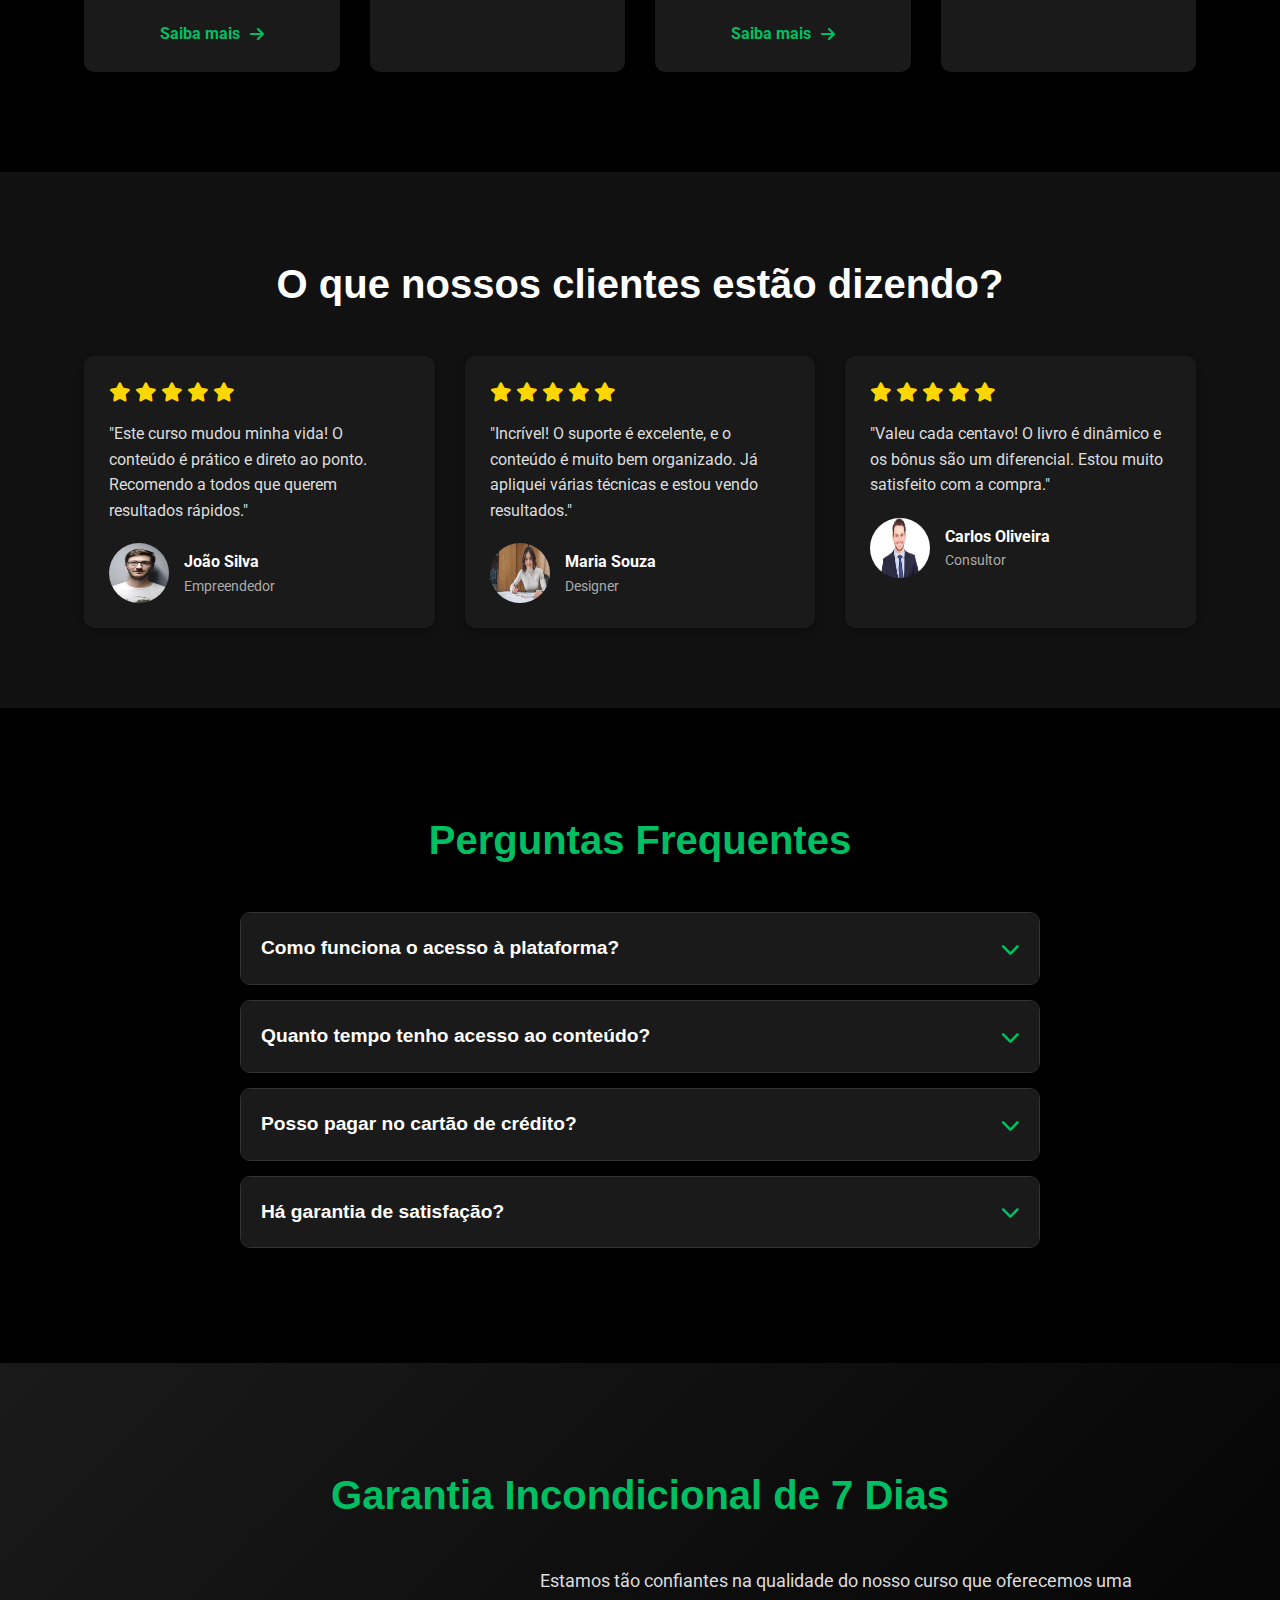
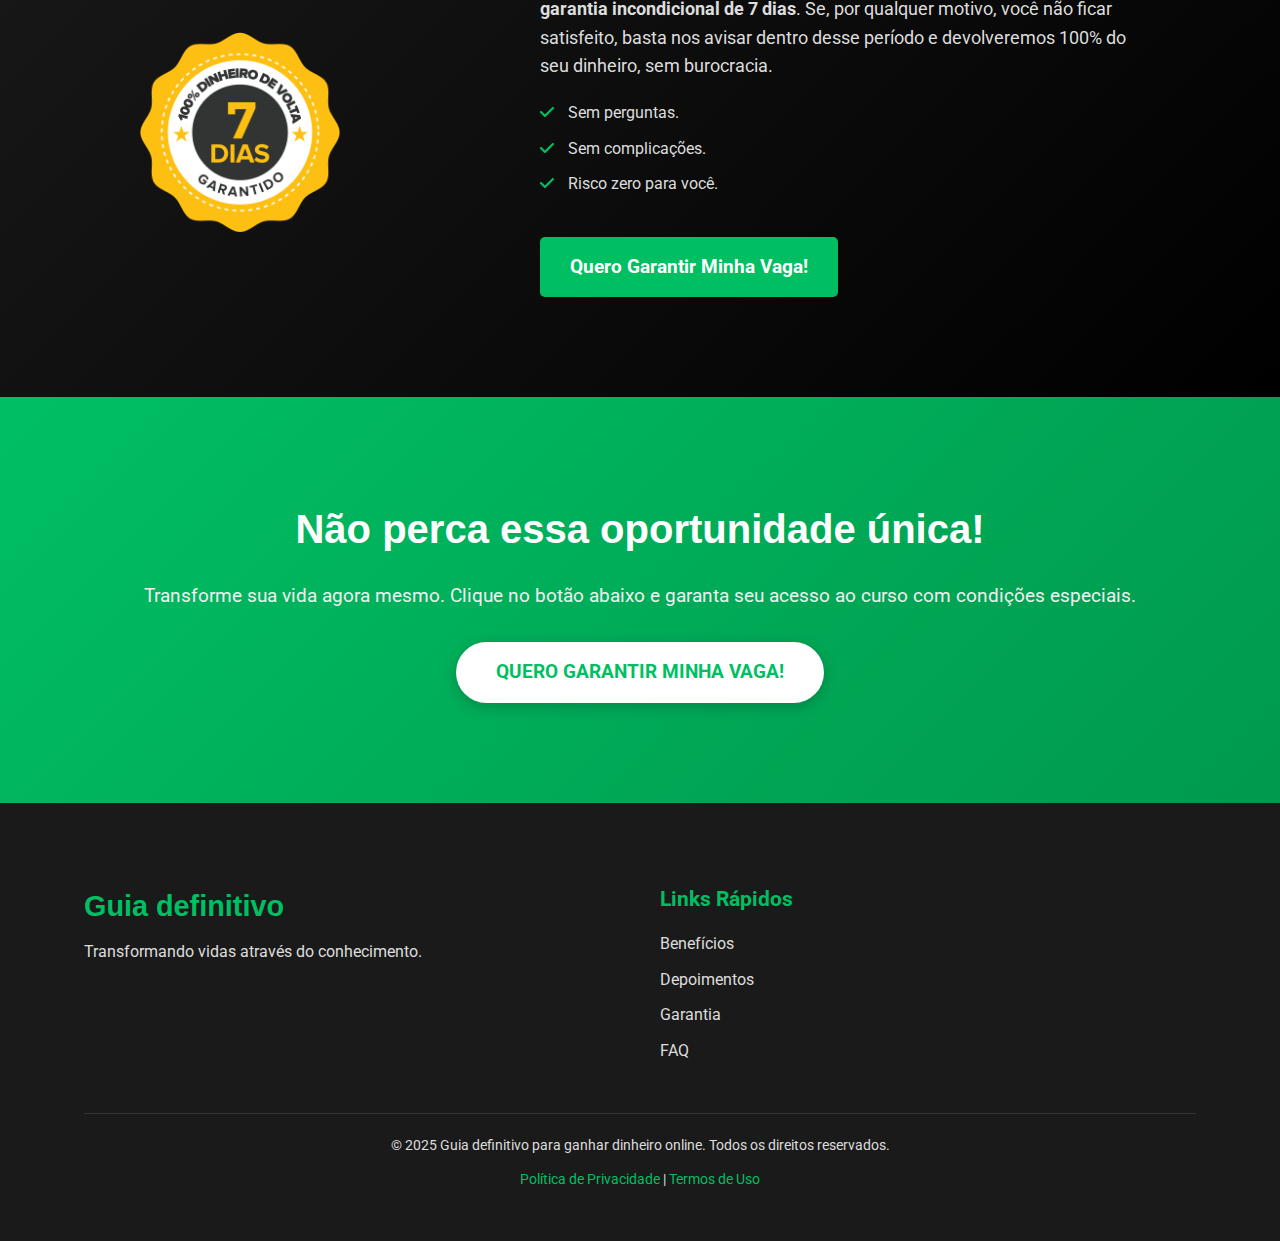
==== commit 2bf90557: "atutu" ====
--- a/index.html
+++ b/index.html
@@ -27,7 +27,7 @@
                     <a href="#cta" class="btn">Comprar Agora</a>
                 </div>
                 <div class="imagem">
-                    <img src="capa.jpeg" alt="Capa do Ebook">
+                    <img src="Imagem do WhatsApp de 2025-01-24 à(s) 21.12.48_6c5a3d38.jpg" alt="Capa do Ebook">
                 </div>
             </div>
         </div>
@@ -103,8 +103,8 @@
                 <div class="icone">
                     <i class="fas fa-sync-alt"></i>
                 </div>
-                <h3>Atualizações Constantes</h3>
-                <p>O conteúdo é aprimorado e atualizado constantemente</p>
+                <h3>Produto testado</h3>
+                <p>Diversos clientes já obtiveram lucro por meio do conteúdo</p>
                 <a href="https://pay.kiwify.com.br/ERF4ytk" class="saiba-mais">Saiba mais <i class="fas fa-arrow-right"></i></a>
             </div>
 
@@ -115,7 +115,7 @@
                     <i class="fas fa-headset"></i>
                 </div>
                 <h3>Suporte Exclusivo</h3>
-                <p>Suporte dedicado para tirar todas as suas dúvidas.</p>
+                <p>Suporte dedicado para tirar todas as suas dúvidas, por meio do e-mail: jeffop801@gmail.com.</p>
                 <a href="https://pay.kiwify.com.br/ERF4ytk" class="saiba-mais">Saiba mais <i class="fas fa-arrow-right"></i></a>
             </div>
 
@@ -152,7 +152,7 @@
                     <i class="fas fa-star"></i>
                     <i class="fas fa-star"></i>
                 </div>
-                <p class="texto-depoimento">"Este curso mudou minha vida! As aulas são práticas e direto ao ponto. Recomendo a todos que querem resultados rápidos."</p>
+                <p class="texto-depoimento">"Este curso mudou minha vida!   O conteúdo é prático e direto ao ponto. Recomendo a todos que querem resultados rápidos."</p>
                 <div class="autor-depoimento">
                     <img src="images.jpeg" alt="Cliente 1">
                     <div class="info-autor">
@@ -192,7 +192,7 @@
                     <i class="fas fa-star"></i>
                     <i class="fas fa-star"></i>
                 </div>
-                <p class="texto-depoimento">"Valeu cada centavo! As aulas são dinâmicas e os bônus são um diferencial. Estou muito satisfeito com a compra."</p>
+                <p class="texto-depoimento">"Valeu cada centavo! O livro é dinâmico e os bônus são um diferencial. Estou muito satisfeito com a compra."</p>
                 <div class="autor-depoimento">
                     <img src="download.jpeg" alt="Cliente 3">
                     <div class="info-autor">
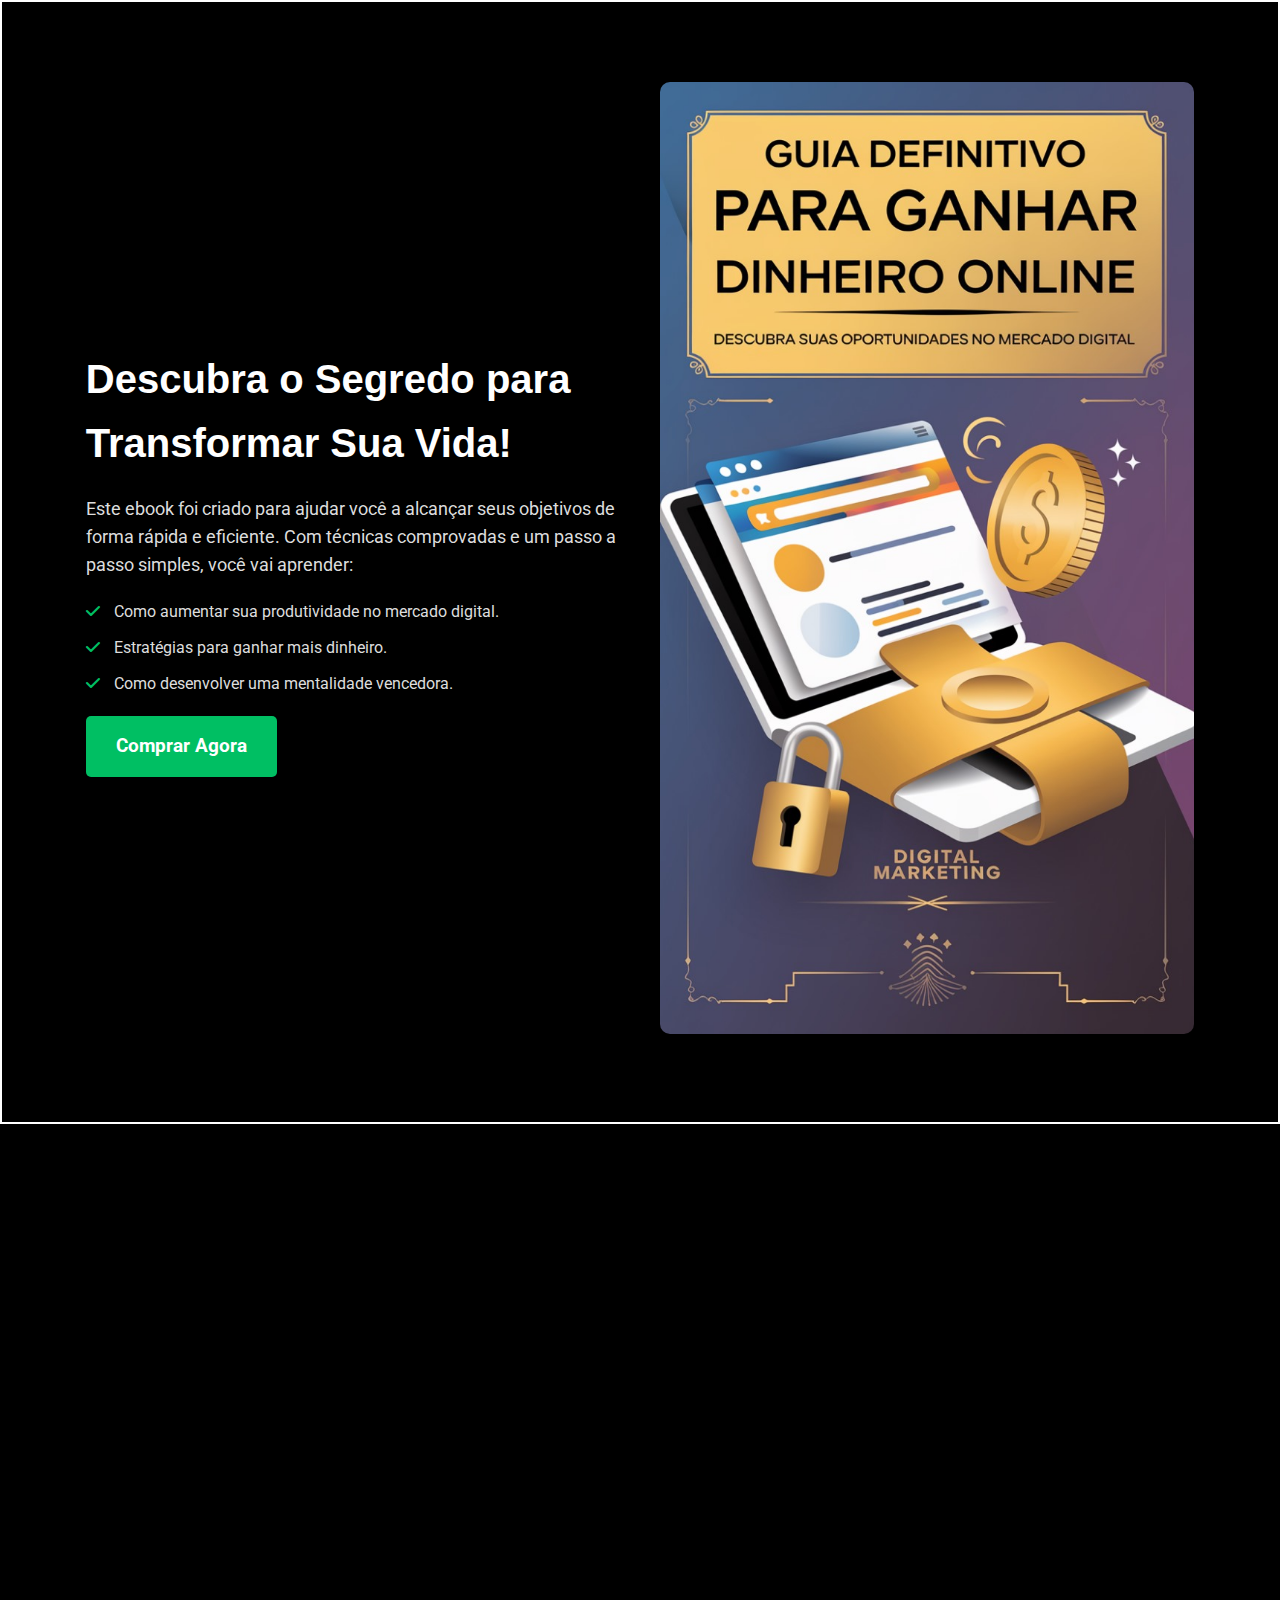
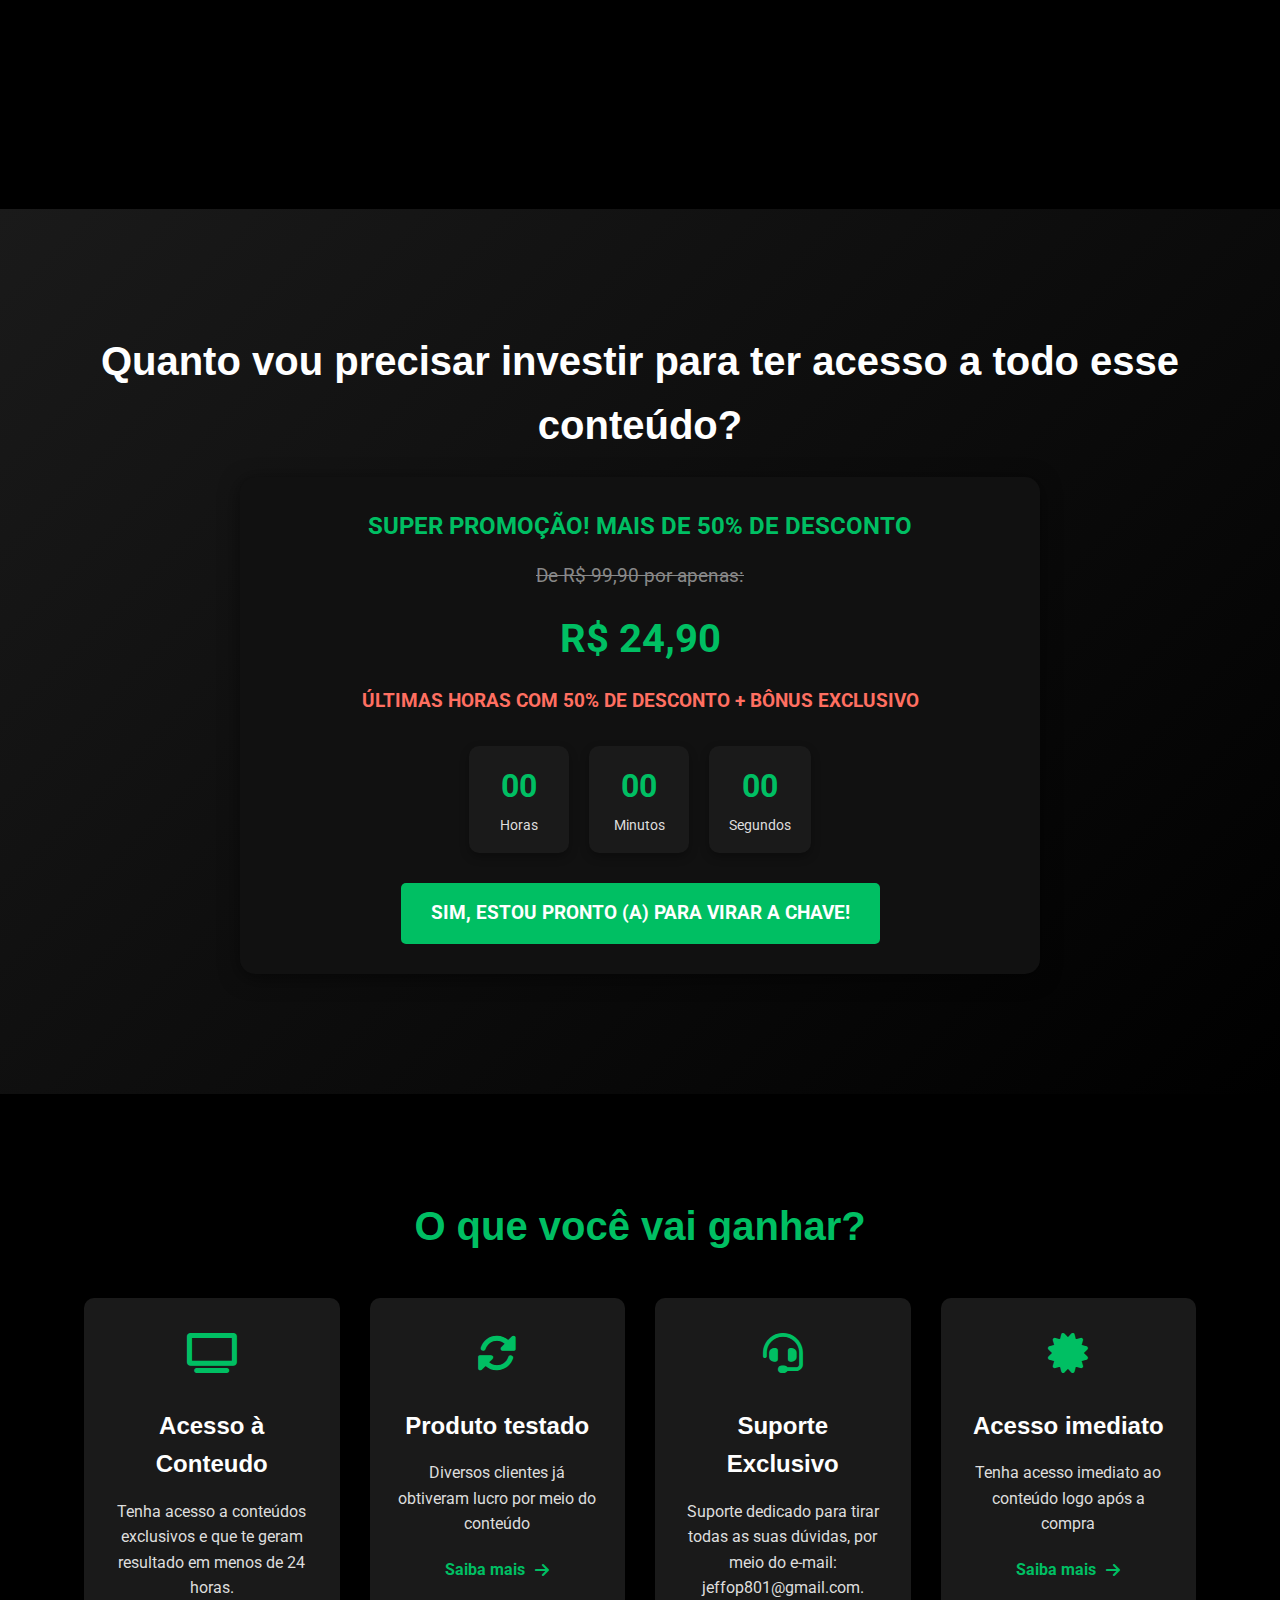
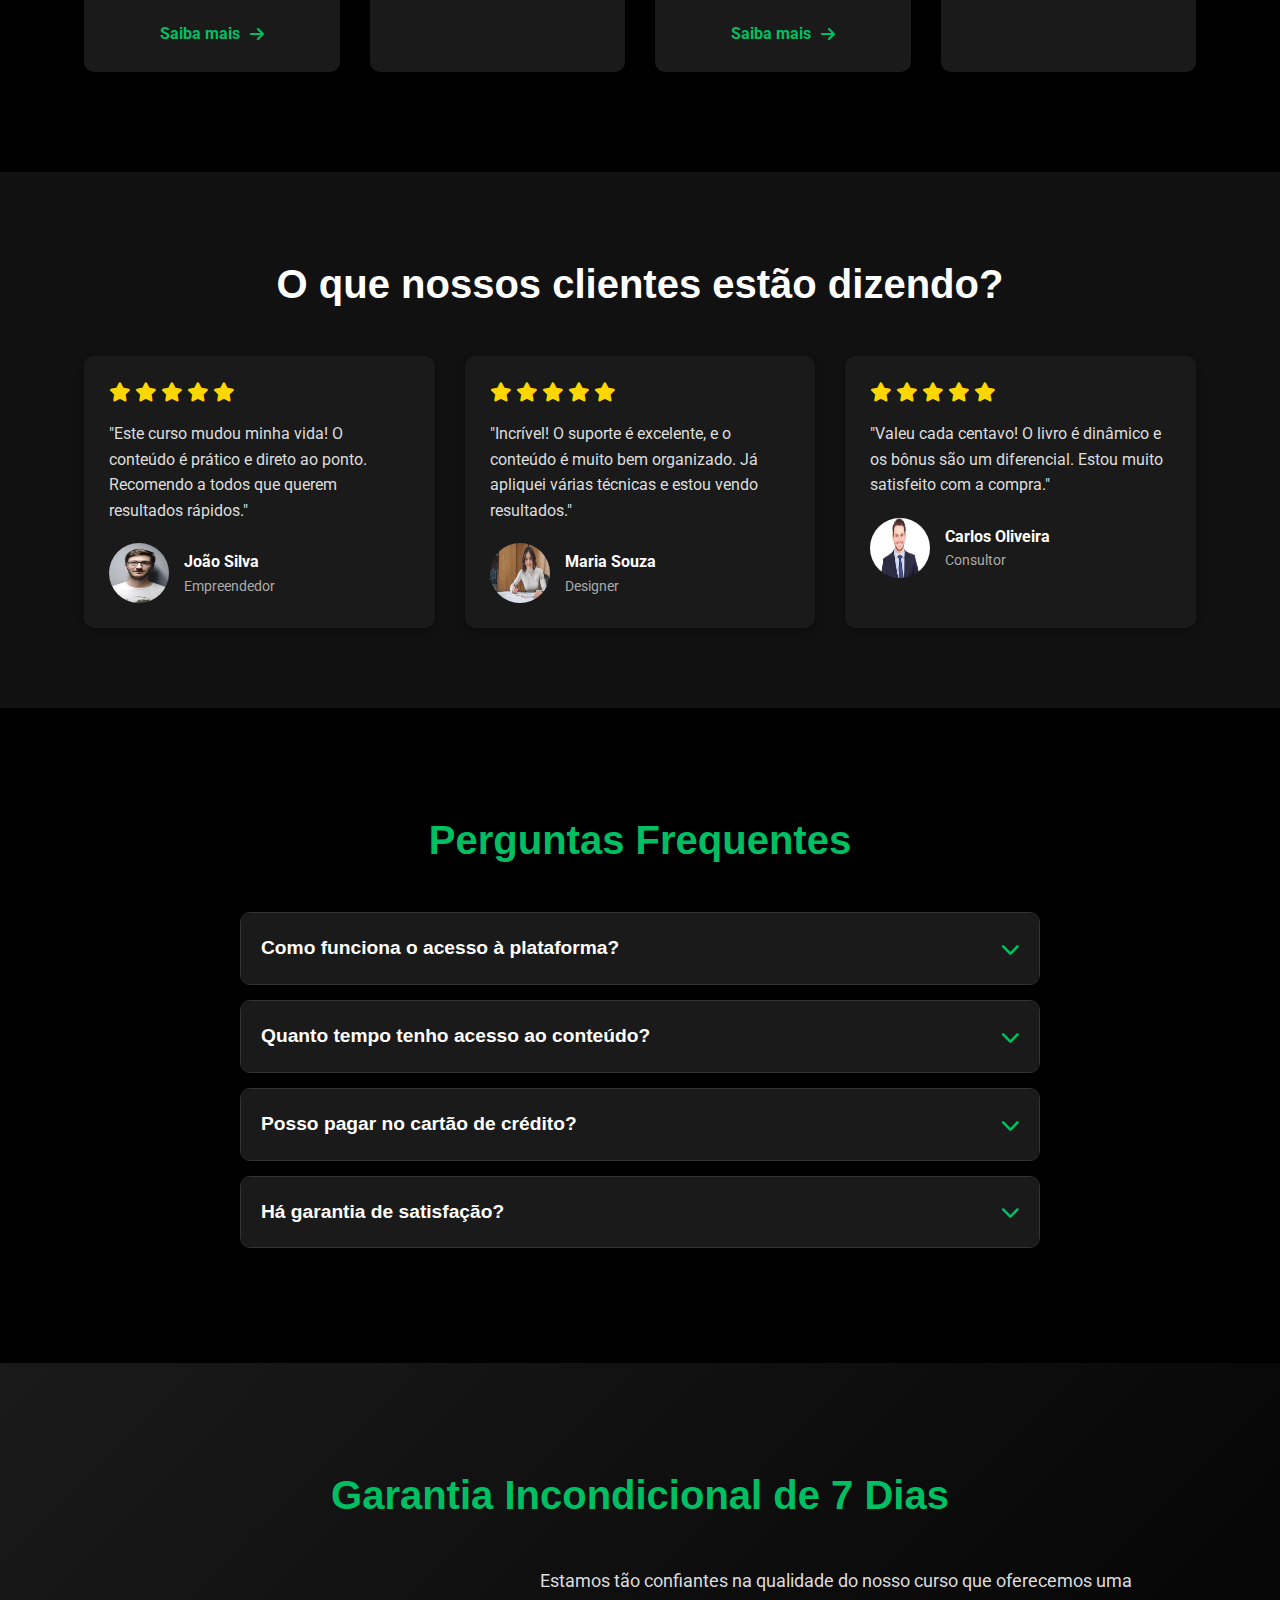
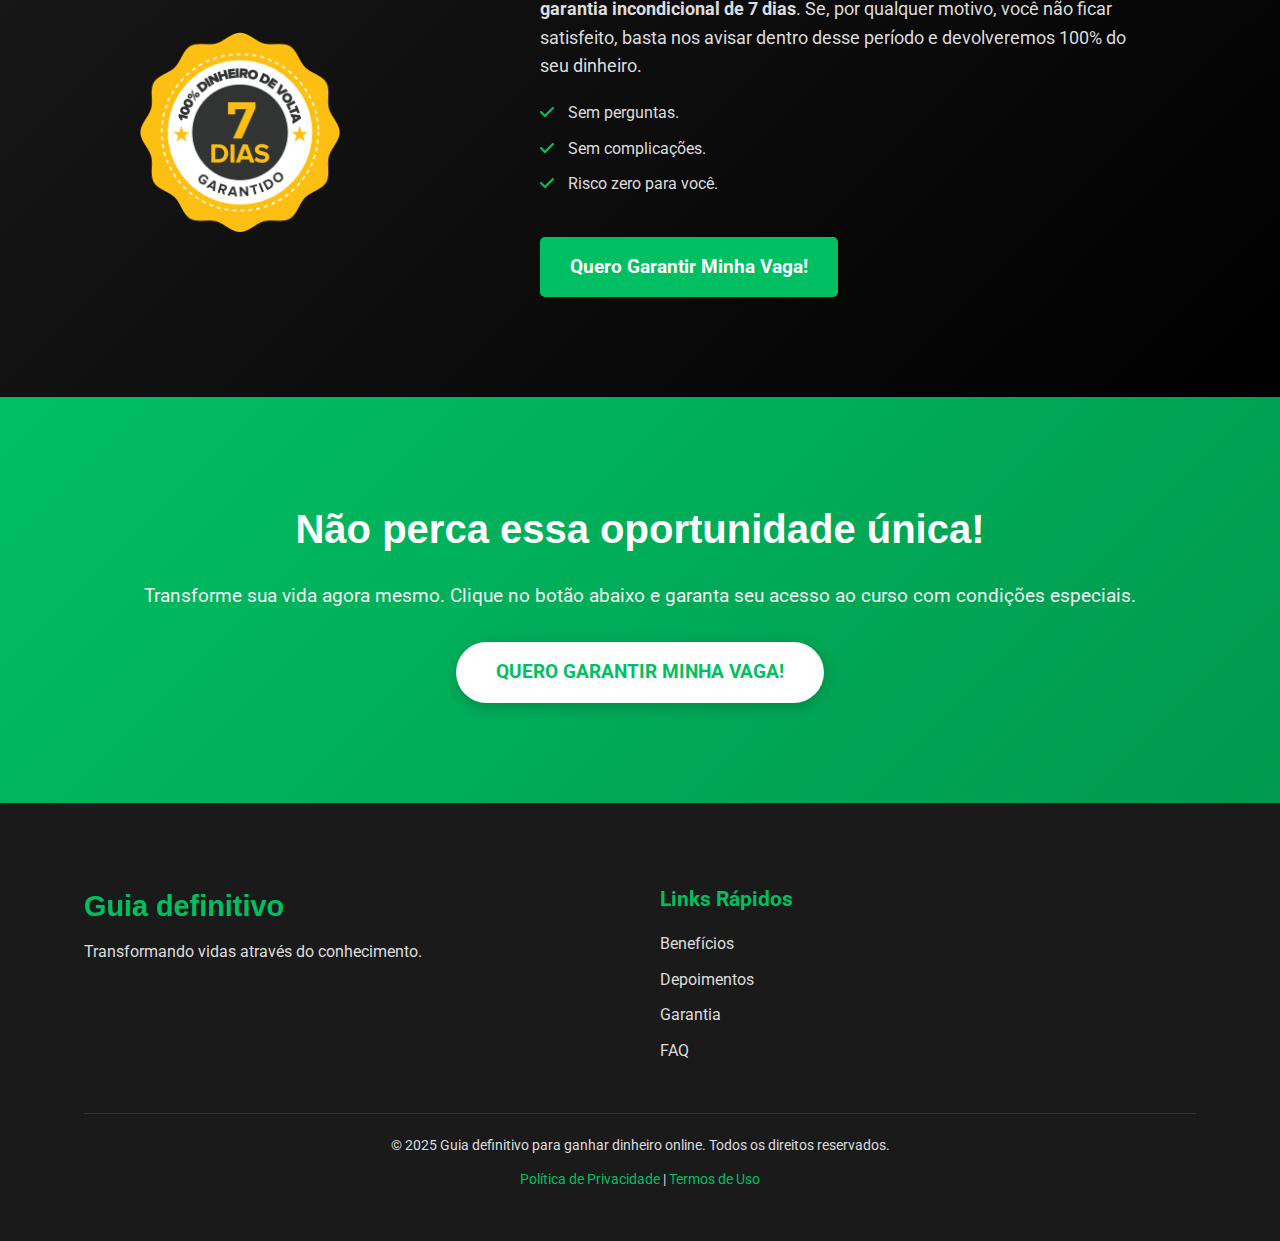
==== commit a6c42714: "attttttt" ====
--- a/index.html
+++ b/index.html
@@ -273,7 +273,7 @@
                 <img src="selo.png" alt="Selo de Garantia" class="selo-garantia">
             </div>
             <div class="texto-garantia">
-                <p>Estamos tão confiantes na qualidade do nosso curso que oferecemos uma <strong>garantia incondicional de 7 dias</strong>. Se, por qualquer motivo, você não ficar satisfeito, basta nos avisar dentro desse período e devolveremos 100% do seu dinheiro, sem burocracia.</p>
+                <p>Estamos tão confiantes na qualidade do nosso curso que oferecemos uma <strong>garantia incondicional de 7 dias</strong>. Se, por qualquer motivo, você não ficar satisfeito, basta nos avisar dentro desse período e devolveremos 100% do seu dinheiro.</p>
                 <ul>
                     <li><i class="fas fa-check"></i> Sem perguntas.</li>
                     <li><i class="fas fa-check"></i> Sem complicações.</li>
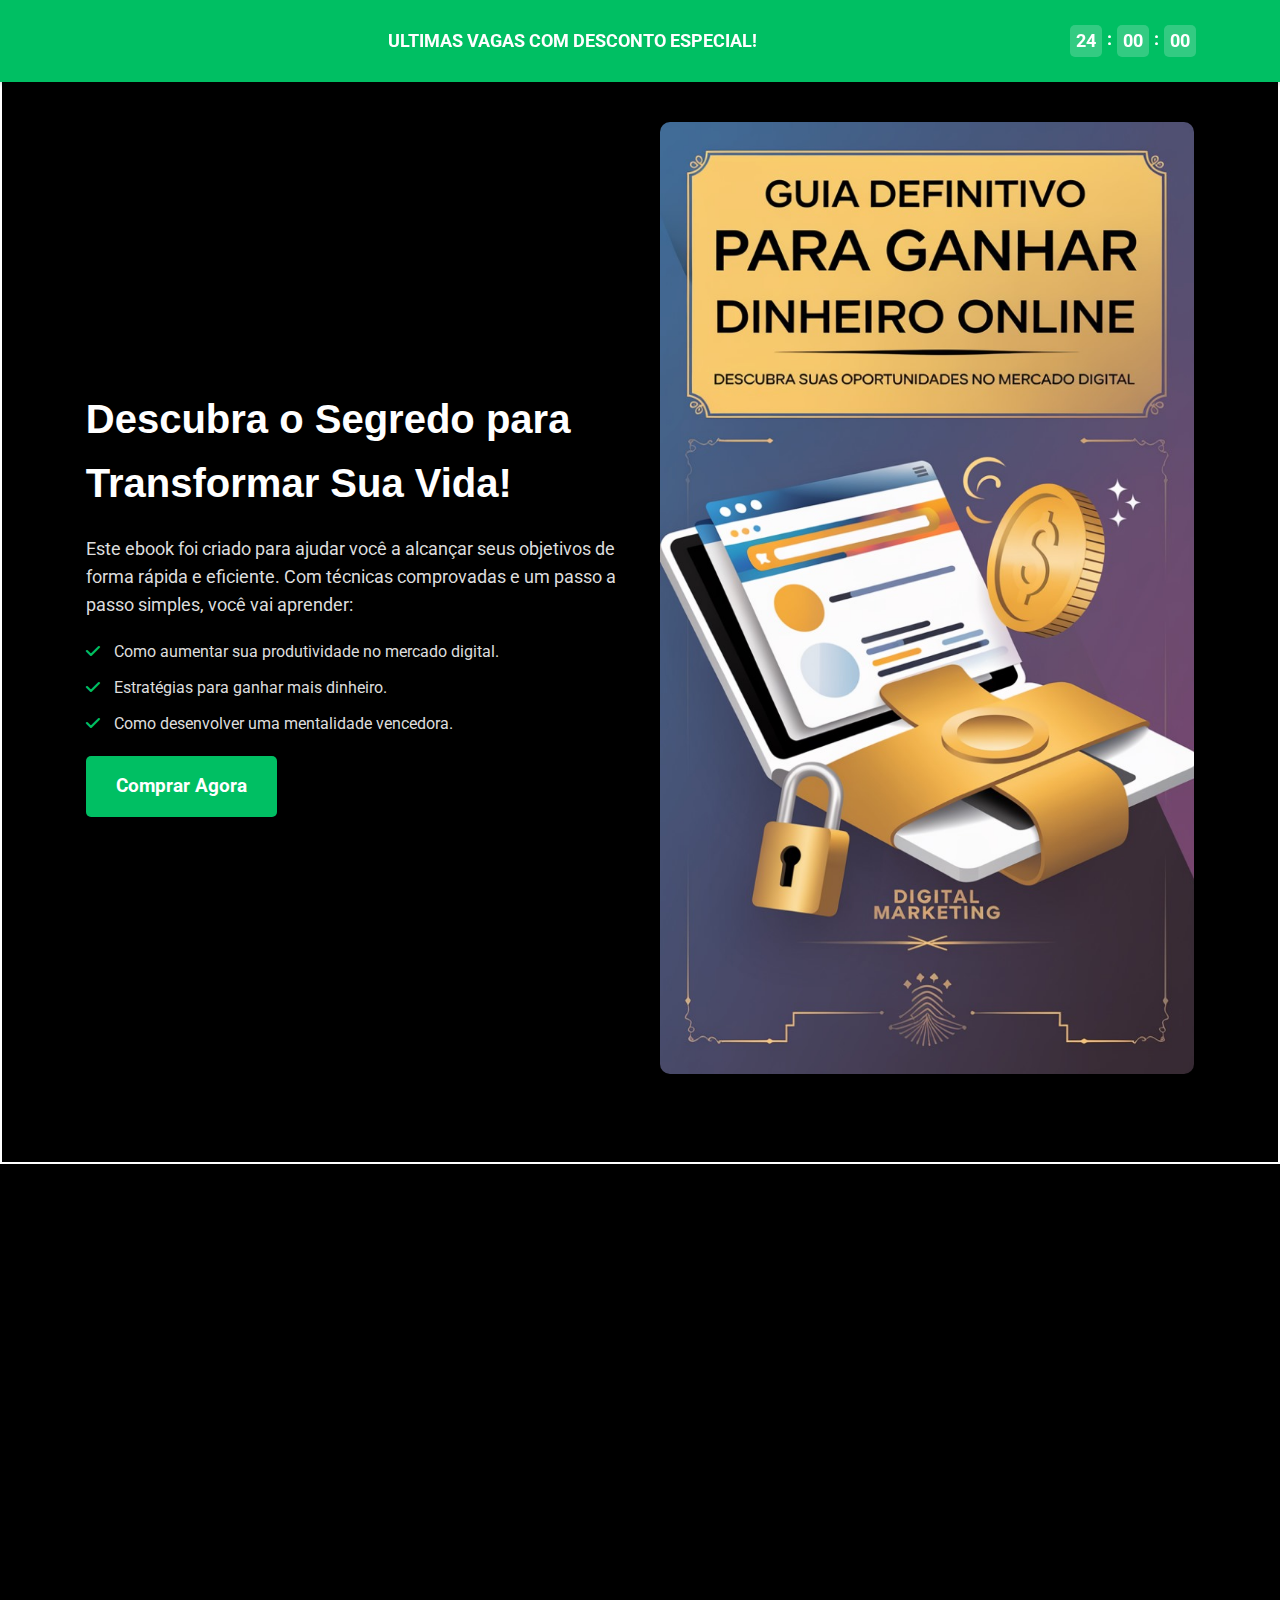
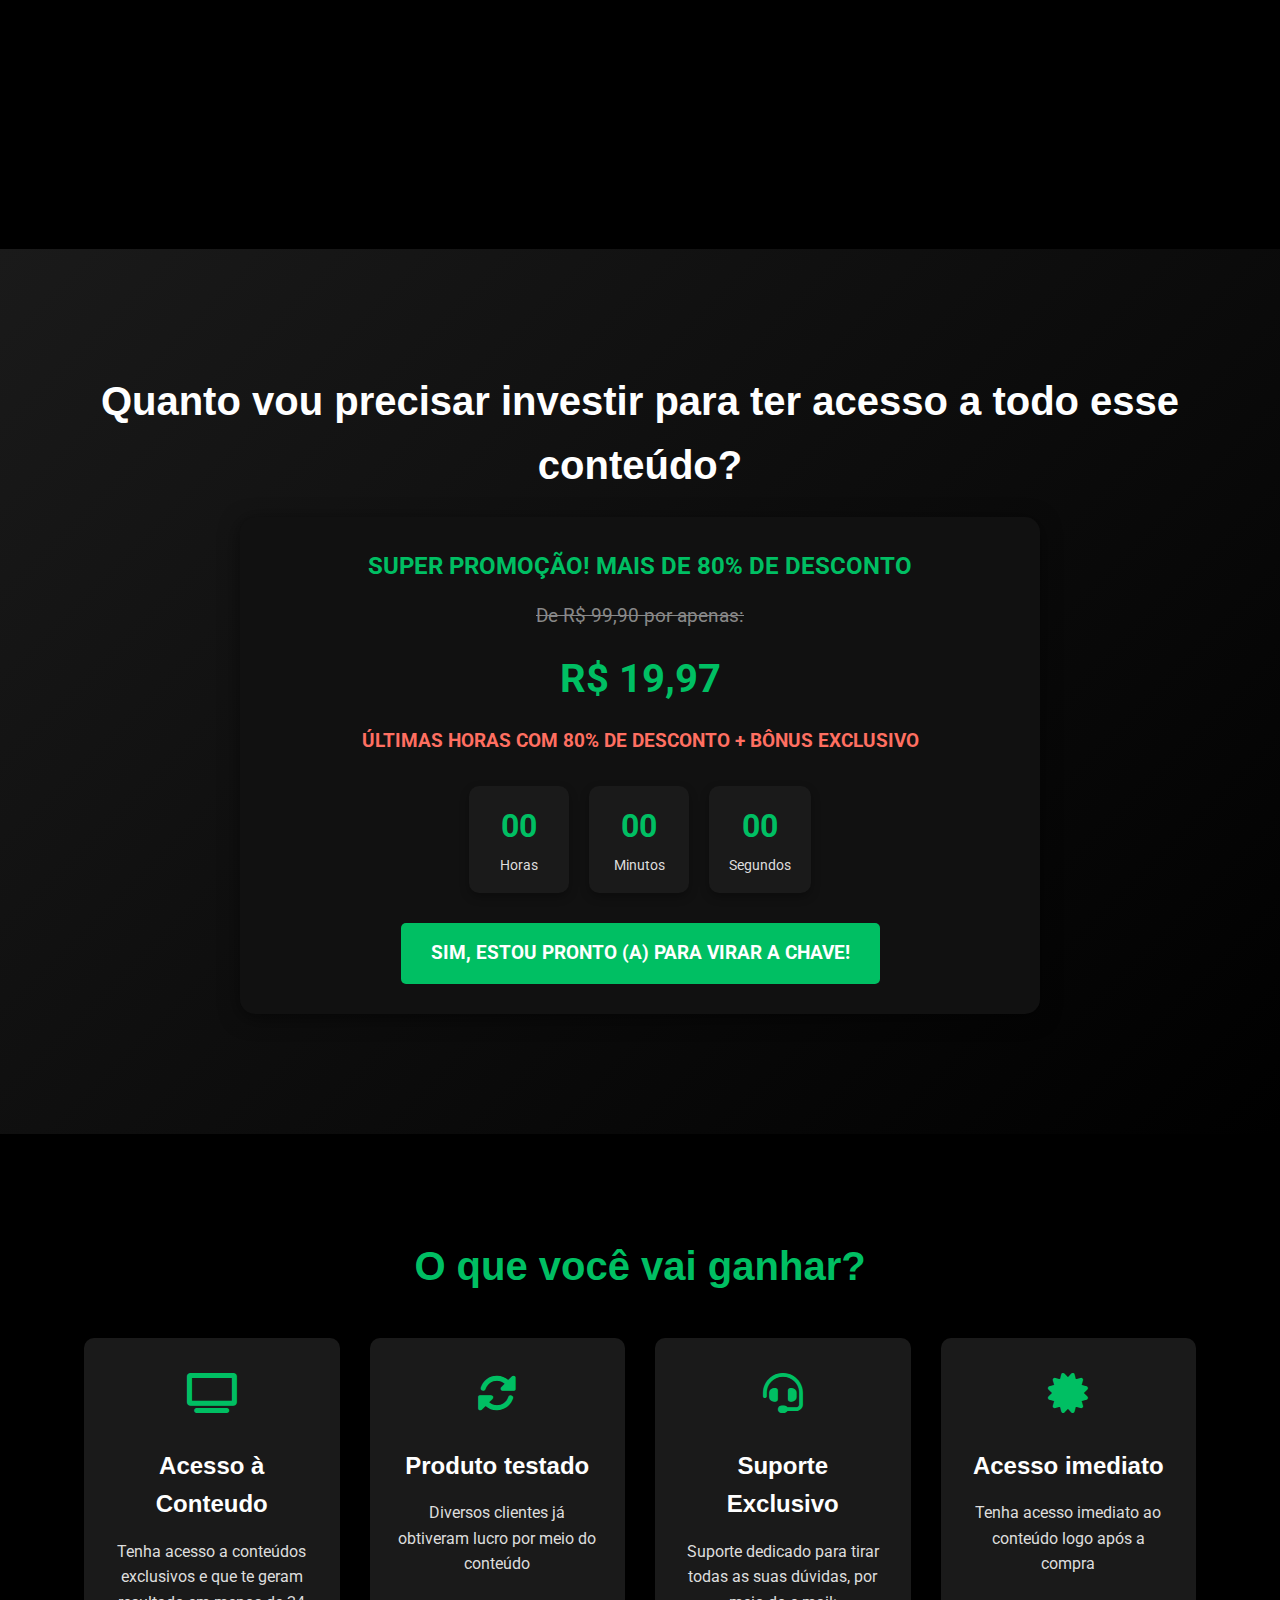
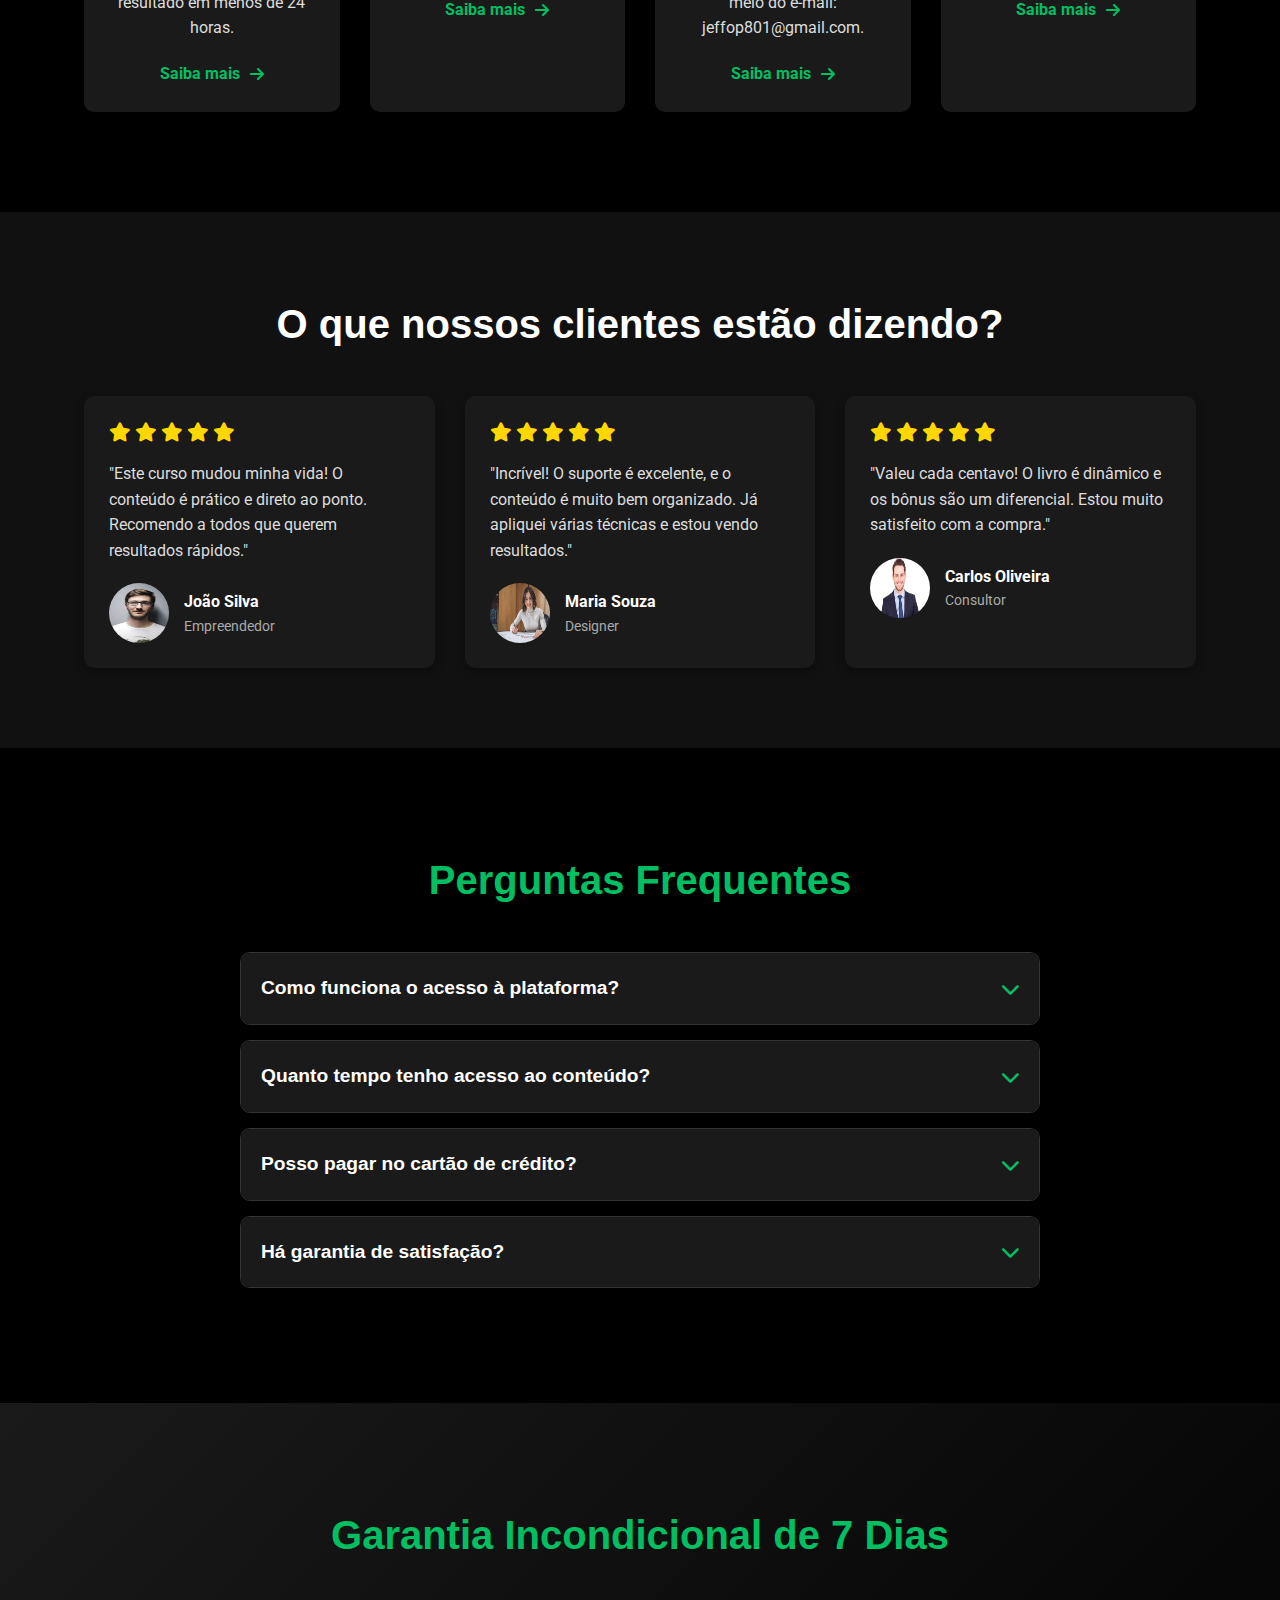
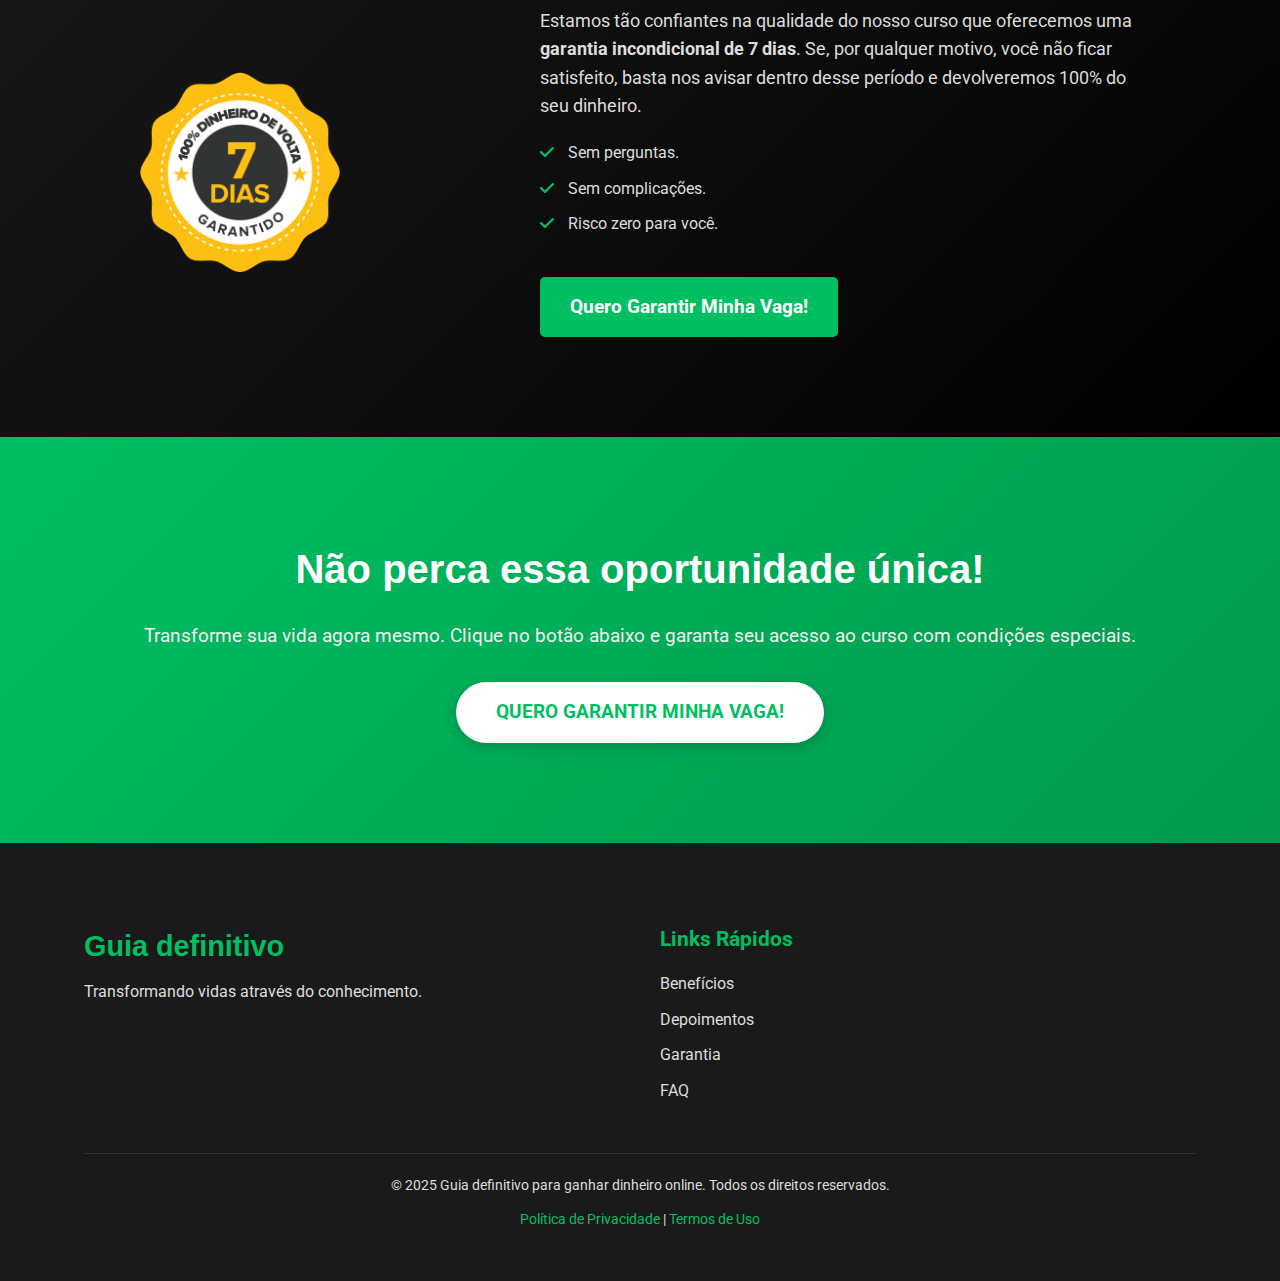
==== commit 0860825a: "ATUTUDOTUTU" ====
--- a/index.html
+++ b/index.html
@@ -10,6 +10,17 @@
 </head>
 <body>
   
+
+    <div id="top-bar">
+        <div class="container">
+            <span id="mensagem">ULTIMAS VAGAS COM DESCONTO ESPECIAL!</span>
+            <div id="cronometro">
+                <span id="cronometro-horas">00</span>:
+                <span id="cronometro-minutos">00</span>:
+                <span id="cronometro-segundos">00</span>
+            </div>
+        </div>
+    </div>
     
     
     
@@ -52,10 +63,10 @@
     <div class="container">
         <h2>Quanto vou precisar investir para ter acesso a todo esse conteúdo?</h2>
         <div class="promocao-info">
-            <p class="desconto">SUPER PROMOÇÃO! MAIS DE 50% DE DESCONTO</p>
+            <p class="desconto">SUPER PROMOÇÃO! MAIS DE 80% DE DESCONTO</p>
             <p class="preco-antigo">De R$ 99,90 por apenas:</p>
-            <p class="preco-atual">R$ 24,90</p>
-            <p class="ultimas-horas">ÚLTIMAS HORAS COM 50% DE DESCONTO +  BÔNUS EXCLUSIVO</p>
+            <p class="preco-atual">R$ 19,97</p>
+            <p class="ultimas-horas">ÚLTIMAS HORAS COM 80% DE DESCONTO +  BÔNUS EXCLUSIVO</p>
             <div class="contador">
                 <div class="contador-item">
                     <span id="horas">04</span>
--- a/teste.css
+++ b/teste.css
@@ -897,4 +897,83 @@
     0% { transform: scale(1); }
     50% { transform: scale(1.05); }
     100% { transform: scale(1); }
+}
+
+
+
+
+#top-bar {
+    background-color: #00bf63; /* Verde do site */
+    color: #fff;
+    padding: 5px 0; /* Reduzido para tornar a faixa ainda mais fina */
+    text-align: center;
+    font-size: 1.1rem; /* Reduzido para caber melhor em uma faixa mais fina */
+    position: fixed; /* Fixa a faixa no topo */
+    top: 0; /* Colada no topo */
+    left: 0;
+    right: 0;
+    z-index: 1000;
+    box-shadow: 0 2px 5px rgba(0, 0, 0, 0.2); /* Adiciona uma sombra sutil */
+}
+
+#top-bar .container {
+    display: flex;
+    justify-content: space-between;
+    align-items: center;
+    flex-wrap: wrap;
+    gap: 10px;
+}
+
+#mensagem {
+    font-weight: bold;
+    flex: 1;
+    min-width: 200px;
+}
+
+#cronometro {
+    display: flex;
+    gap: 5px;
+    font-weight: bold;
+    flex-shrink: 0;
+}
+
+#cronometro span {
+    padding: 2px 6px; /* Reduzido para caber melhor em uma faixa mais fina */
+    background-color: rgba(255, 255, 255, 0.2);
+    border-radius: 5px;
+}
+
+body {
+    padding-top: 40px; /* Adiciona espaço abaixo da faixa (ajustado para a faixa mais fina) */
+    margin: 0; /* Remove margens padrão do body */
+}
+
+/* Responsividade */
+@media (max-width: 768px) {
+    #top-bar {
+        font-size: 0.8rem; /* Reduzido para telas menores */
+    }
+
+    #top-bar .container {
+        flex-direction: column;
+        text-align: center;
+    }
+
+    #mensagem {
+        min-width: auto;
+    }
+
+    #cronometro {
+        margin-top: 5px;
+    }
+}
+
+@media (max-width: 480px) {
+    #top-bar {
+        font-size: 0.75rem; /* Reduzido ainda mais para telas muito pequenas */
+    }
+
+    #cronometro span {
+        padding: 1px 4px; /* Reduzido para telas muito pequenas */
+    }
 }